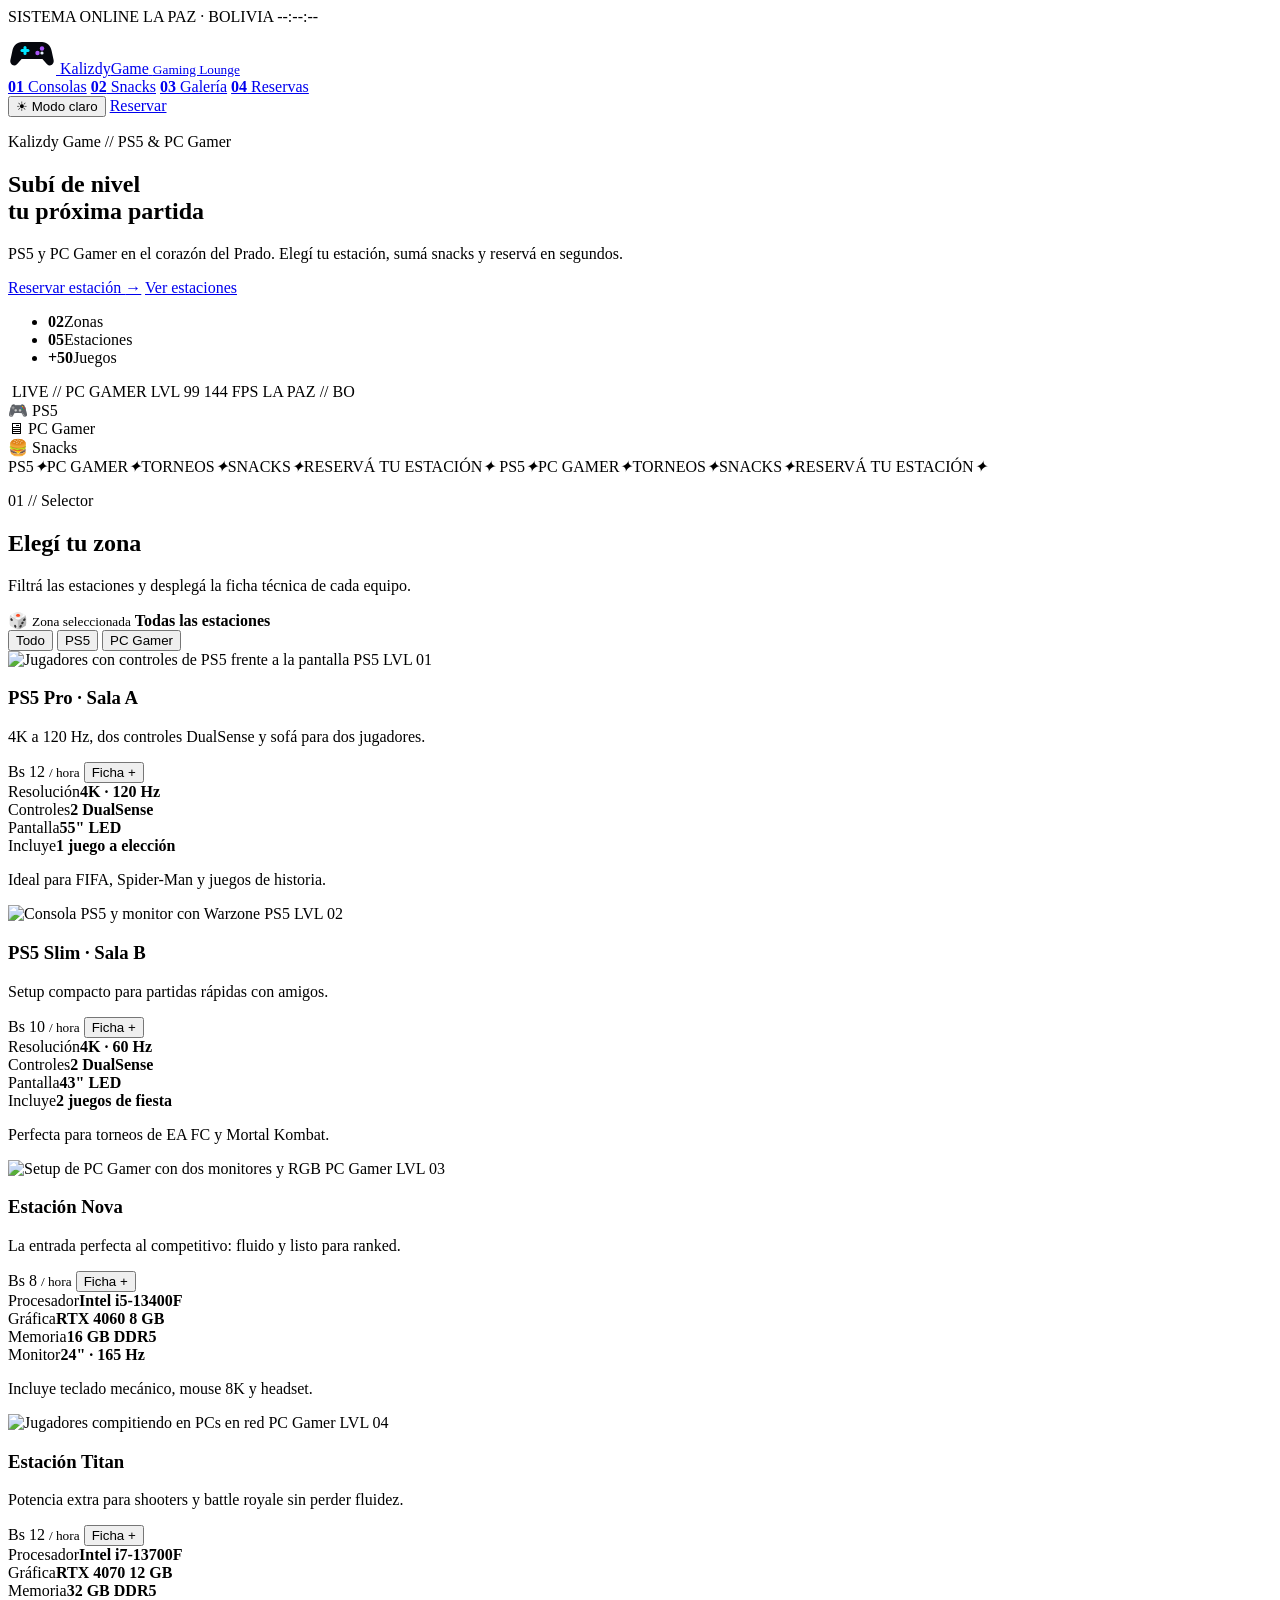
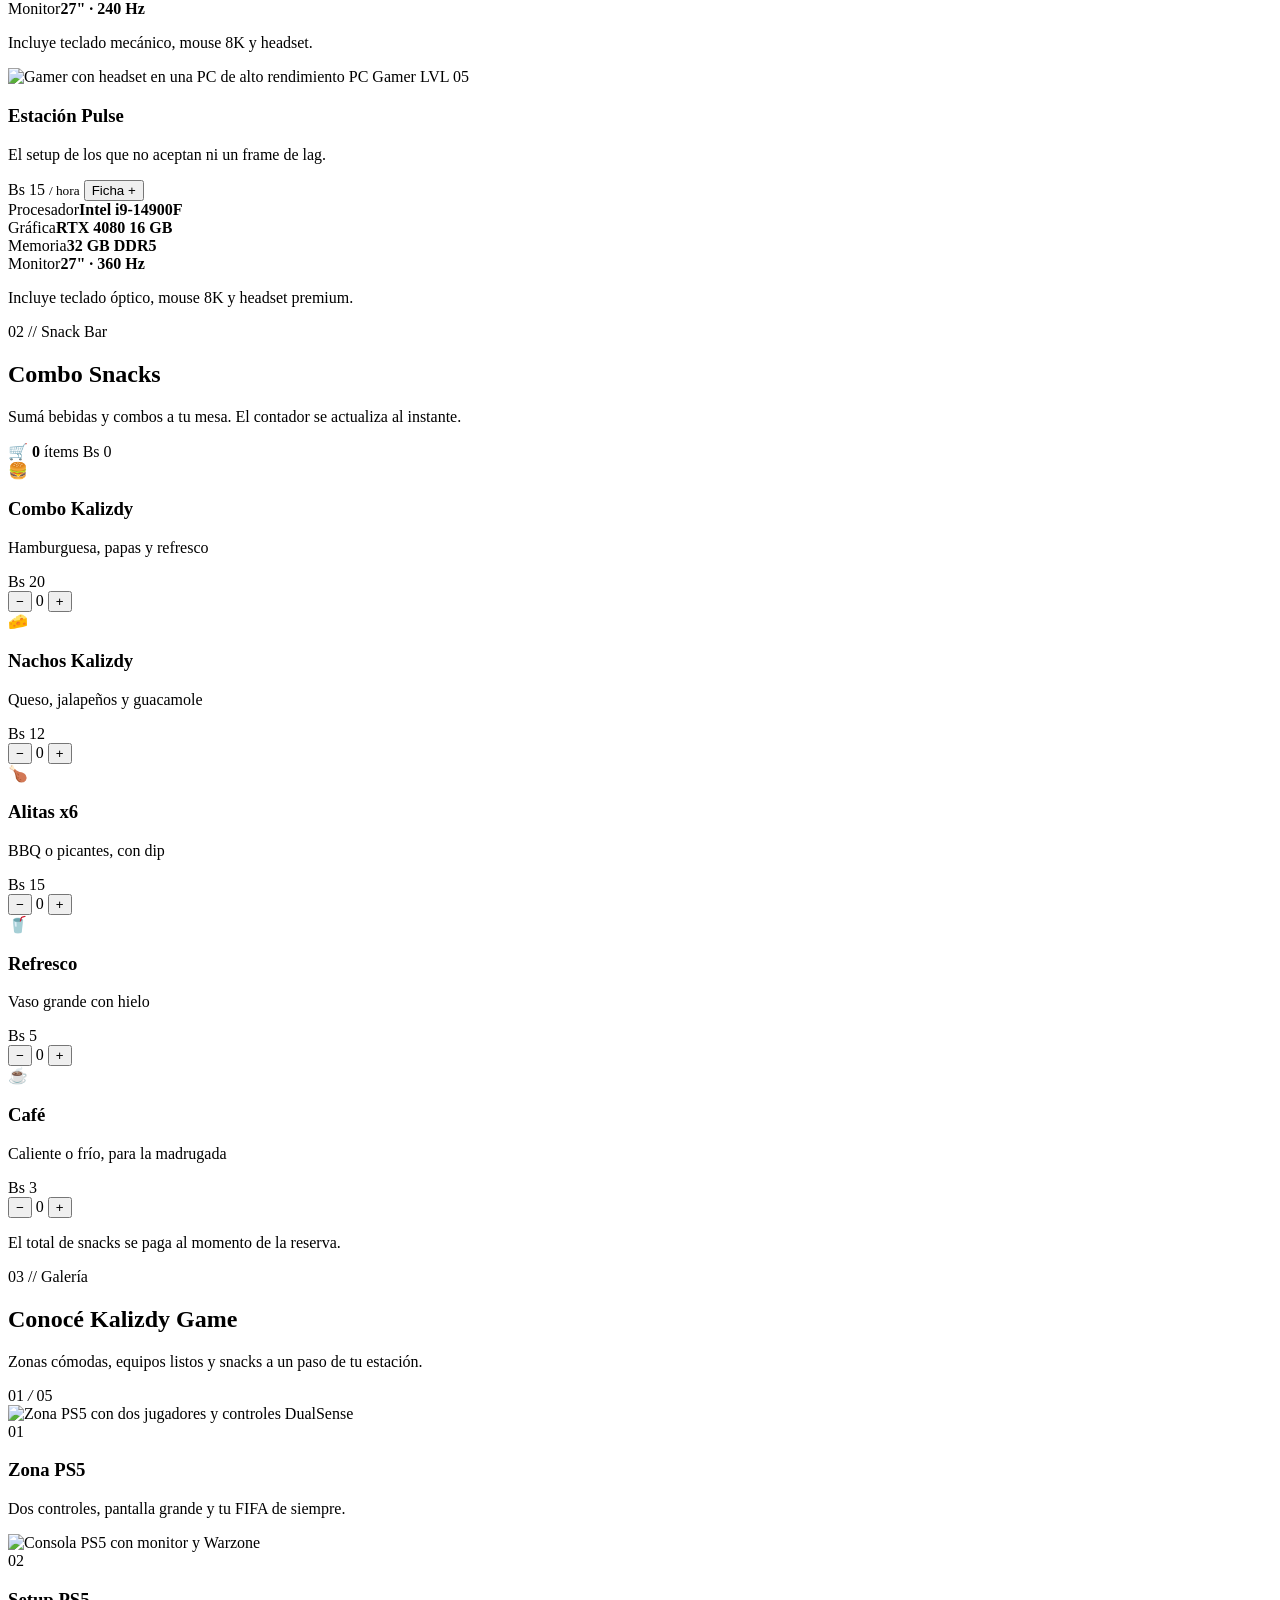
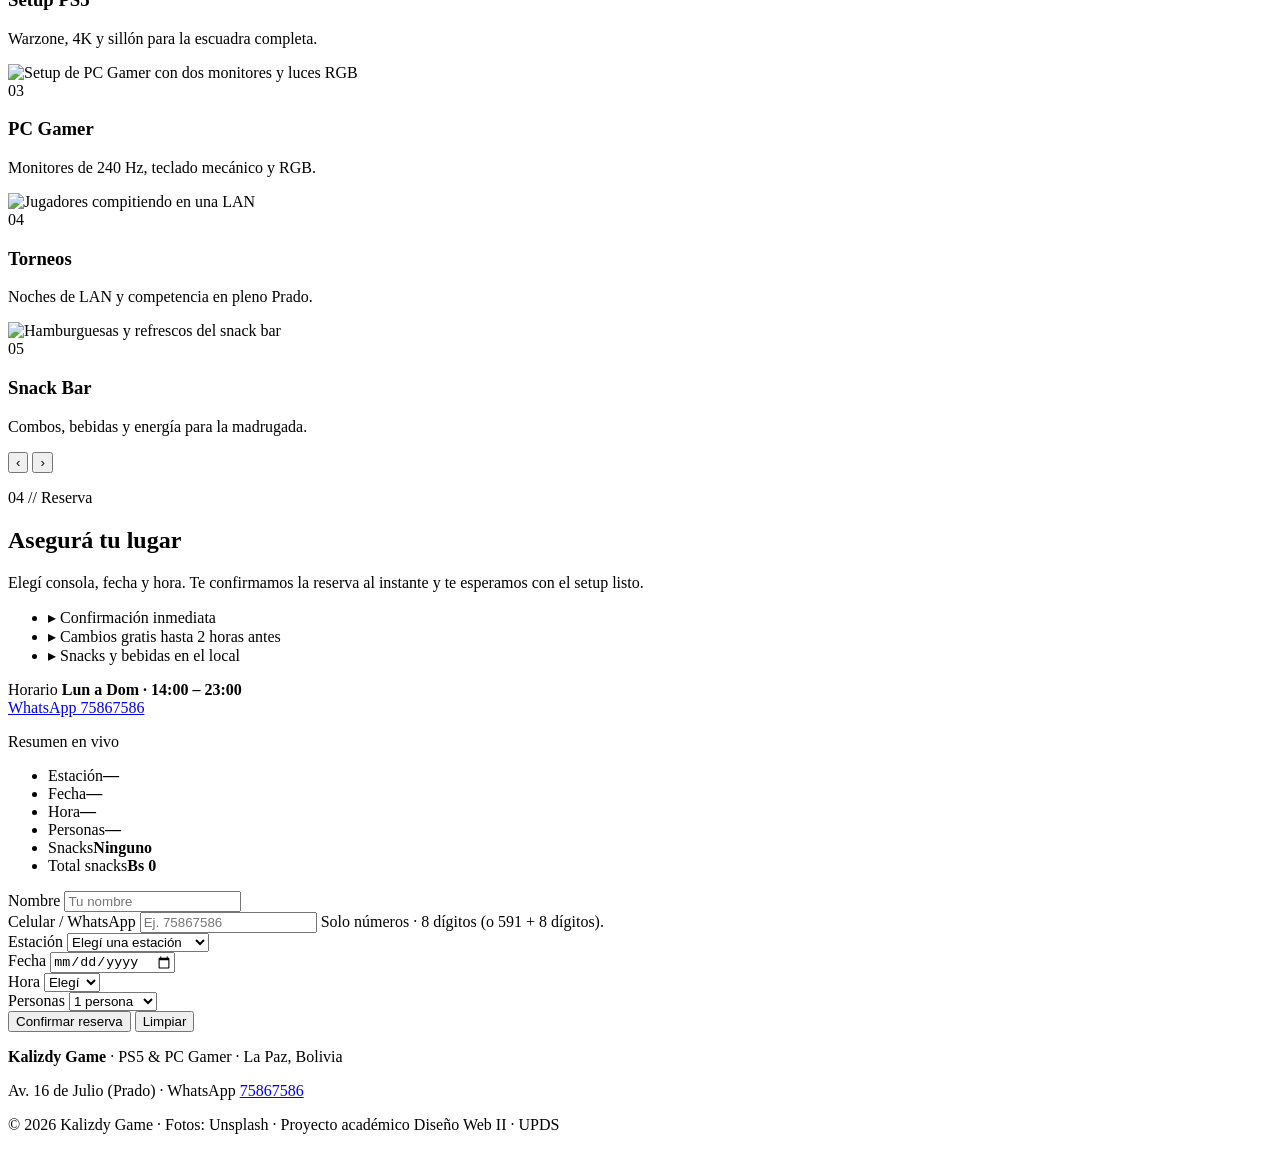
==== Juegosgamer/index.html @ 51dbc95f "Update fmt.Println message from 'Hello' to 'Goodbye'" ====
<!DOCTYPE html>
<html lang="es">
<head>
  <meta charset="UTF-8">
  <meta name="viewport" content="width=device-width, initial-scale=1.0">
  <title>Kalizdy Game | PS5 &amp; PC Gamer</title>
  <meta name="description" content="Kalizdy Game: PS5 y PC Gamer en el Prado, La Paz. Reservá tu estación y sumá snacks.">

  <link rel="preconnect" href="https://fonts.googleapis.com">
  <link rel="preconnect" href="https://fonts.gstatic.com" crossorigin>
  <link href="https://fonts.googleapis.com/css2?family=Orbitron:wght@500;600;700;800;900&family=Rajdhani:wght@400;500;600;700&display=swap" rel="stylesheet">

  <!-- Estructura: index.html + styles.css + script.js -->
  <link rel="stylesheet" href="styles.css">
</head>
<body>

  <!-- ================= TOP BAR HUD ================= -->
  <div class="topbar">
    <span class="topbar__status"><i class="status-dot" aria-hidden="true"></i> SISTEMA ONLINE</span>
    <span class="topbar__place">LA PAZ · BOLIVIA</span>
    <span class="topbar__clock" id="reloj">--:--:--</span>
  </div>

  <!-- ================= HEADER ================= -->
  <header class="site-header">
    <a class="brand" href="#inicio" aria-label="Kalizdy Game - Inicio">
      <span class="brand__mark" aria-hidden="true">
        <svg viewBox="0 0 48 48" width="48" height="48" role="img">
          <path d="M14 16h20c5 0 8.6 3.8 9.6 8.7l2 9.4c.9 4.2-3.4 7.2-6.6 4.2L34.4 33H13.6L9 38.3c-3.2 3-7.5 0-6.6-4.2l2-9.4C5.4 19.8 9 16 14 16Z" fill="#05070d"/>
          <rect x="12.5" y="23" width="9" height="3" rx="1.5" fill="#00e5ff"/>
          <rect x="15.5" y="20" width="3" height="9" rx="1.5" fill="#00e5ff"/>
          <circle cx="34" cy="22.5" r="2.2" fill="#a855f7"/>
          <circle cx="29.5" cy="27" r="2.2" fill="#a855f7"/>
          <circle cx="34" cy="27" r="1.6" fill="#e6f1ff"/>
        </svg>
      </span>
      <span class="brand__text">Kalizdy<span>Game</span> <small>Gaming Lounge</small></span>
    </a>

    <nav class="nav" aria-label="Navegación principal">
      <a href="#consolas"><b>01</b> Consolas</a>
      <a href="#snacks"><b>02</b> Snacks</a>
      <a href="#galeria"><b>03</b> Galería</a>
      <a href="#reservar"><b>04</b> Reservas</a>
    </nav>

    <div class="header-actions">
      <button type="button" class="theme-toggle" id="themeToggle" aria-pressed="false">
        <span class="theme-toggle__icon" aria-hidden="true">☀</span>
        <span class="theme-toggle__label">Modo claro</span>
      </button>
      <a href="#reservar" class="btn btn--sm">Reservar</a>
    </div>
  </header>

  <main>

    <!-- ================= HERO ================= -->
    <section class="hero" id="inicio">
      <div class="hero__inner">

        <div class="hero__copy">
          <p class="eyebrow">Kalizdy Game <span>//</span> PS5 &amp; PC Gamer</p>
          <h1>Subí de nivel<br><span class="grad">tu próxima partida</span></h1>
          <p class="hero__lead">
            PS5 y PC Gamer en el corazón del Prado. Elegí tu estación,
            sumá snacks y reservá en segundos.
          </p>

          <div class="hero__actions">
            <a href="#reservar" class="btn">Reservar estación <span aria-hidden="true">→</span></a>
            <a href="#consolas" class="btn btn--ghost">Ver estaciones</a>
          </div>

          <ul class="hero__stats">
            <li><strong>02</strong><span>Zonas</span></li>
            <li><strong>05</strong><span>Estaciones</span></li>
            <li><strong>+50</strong><span>Juegos</span></li>
          </ul>
        </div>

        <div class="hero__art" aria-hidden="true">
          <div class="hero__frame">
            <img src="img/hero.jpg" alt="">
            <span class="hud hud--tl">LIVE // PC GAMER</span>
            <span class="hud hud--tr">LVL 99</span>
            <span class="hud hud--bl">144 FPS</span>
            <span class="hud hud--br">LA PAZ // BO</span>
            <span class="hero__scan"></span>
          </div>

          <div class="hero__card hero__card--ps5">🎮 <span>PS5</span></div>
          <div class="hero__card hero__card--pc">🖥 <span>PC Gamer</span></div>
          <div class="hero__card hero__card--snacks">🍔 <span>Snacks</span></div>
        </div>

      </div>
    </section>

    <!-- ================= TICKER ================= -->
    <div class="ticker" aria-hidden="true">
      <div class="ticker__track">
        <span>PS5</span><i>✦</i><span>PC GAMER</span><i>✦</i><span>TORNEOS</span><i>✦</i><span>SNACKS</span><i>✦</i><span>RESERVÁ TU ESTACIÓN</span><i>✦</i>
        <span>PS5</span><i>✦</i><span>PC GAMER</span><i>✦</i><span>TORNEOS</span><i>✦</i><span>SNACKS</span><i>✦</i><span>RESERVÁ TU ESTACIÓN</span><i>✦</i>
      </div>
    </div>

    <!-- ================= SELECTOR ================= -->
    <section class="section" id="consolas">
      <div class="section__head section__head--row">
        <div>
          <p class="eyebrow">01 <span>//</span> Selector</p>
          <h2>Elegí tu <span class="grad">zona</span></h2>
          <p class="section__lead">
            Filtrá las estaciones y desplegá la ficha técnica de cada equipo.
          </p>
        </div>

        <div class="zona-badge">
          <span class="zona-badge__icon" id="zonaIcon">🎲</span>
          <span class="zona-badge__text">
            <small>Zona seleccionada</small>
            <strong id="zonaLabel">Todas las estaciones</strong>
          </span>
        </div>
      </div>

      <div class="console-tabs" role="group" aria-label="Filtrar por tipo de consola">
        <button type="button" class="btn-console is-active" data-cat="all" aria-pressed="true">Todo</button>
        <button type="button" class="btn-console" data-cat="ps5" aria-pressed="false">PS5</button>
        <button type="button" class="btn-console" data-cat="pc" aria-pressed="false">PC Gamer</button>
      </div>

      <div class="equipos-grid" id="equiposGrid">

        <!-- PS5 -->
        <article class="equipo-card" data-cat="ps5">
          <div class="equipo-card__media">
            <img src="img/ps5.jpg" alt="Jugadores con controles de PS5 frente a la pantalla" loading="lazy">
            <span class="equipo-card__tag tag--ps5">PS5</span>
            <span class="equipo-card__lvl">LVL 01</span>
          </div>
          <div class="equipo-card__body">
            <h3>PS5 Pro · Sala A</h3>
            <p>4K a 120 Hz, dos controles DualSense y sofá para dos jugadores.</p>
            <div class="equipo-card__foot">
              <span class="precio"><span class="precio__cur">Bs</span> 12 <small>/ hora</small></span>
              <button type="button" class="btn-detalles" aria-expanded="false">Ficha <span class="btn-detalles__sign">+</span></button>
            </div>
            <div class="equipo-detalles">
              <div class="spec-grid">
                <div class="spec"><span>Resolución</span><strong>4K · 120 Hz</strong></div>
                <div class="spec"><span>Controles</span><strong>2 DualSense</strong></div>
                <div class="spec"><span>Pantalla</span><strong>55" LED</strong></div>
                <div class="spec"><span>Incluye</span><strong>1 juego a elección</strong></div>
              </div>
              <p class="equipo-detalles__nota">Ideal para FIFA, Spider-Man y juegos de historia.</p>
            </div>
          </div>
        </article>

        <article class="equipo-card" data-cat="ps5">
          <div class="equipo-card__media">
            <img src="img/ps5-setup.jpg" alt="Consola PS5 y monitor con Warzone" loading="lazy">
            <span class="equipo-card__tag tag--ps5">PS5</span>
            <span class="equipo-card__lvl">LVL 02</span>
          </div>
          <div class="equipo-card__body">
            <h3>PS5 Slim · Sala B</h3>
            <p>Setup compacto para partidas rápidas con amigos.</p>
            <div class="equipo-card__foot">
              <span class="precio"><span class="precio__cur">Bs</span> 10 <small>/ hora</small></span>
              <button type="button" class="btn-detalles" aria-expanded="false">Ficha <span class="btn-detalles__sign">+</span></button>
            </div>
            <div class="equipo-detalles">
              <div class="spec-grid">
                <div class="spec"><span>Resolución</span><strong>4K · 60 Hz</strong></div>
                <div class="spec"><span>Controles</span><strong>2 DualSense</strong></div>
                <div class="spec"><span>Pantalla</span><strong>43" LED</strong></div>
                <div class="spec"><span>Incluye</span><strong>2 juegos de fiesta</strong></div>
              </div>
              <p class="equipo-detalles__nota">Perfecta para torneos de EA FC y Mortal Kombat.</p>
            </div>
          </div>
        </article>

        <!-- PC Gamer -->
        <article class="equipo-card" data-cat="pc">
          <div class="equipo-card__media">
            <img src="img/pc.jpg" alt="Setup de PC Gamer con dos monitores y RGB" loading="lazy">
            <span class="equipo-card__tag tag--pc">PC Gamer</span>
            <span class="equipo-card__lvl">LVL 03</span>
          </div>
          <div class="equipo-card__body">
            <h3>Estación Nova</h3>
            <p>La entrada perfecta al competitivo: fluido y listo para ranked.</p>
            <div class="equipo-card__foot">
              <span class="precio"><span class="precio__cur">Bs</span> 8 <small>/ hora</small></span>
              <button type="button" class="btn-detalles" aria-expanded="false">Ficha <span class="btn-detalles__sign">+</span></button>
            </div>
            <div class="equipo-detalles">
              <div class="spec-grid">
                <div class="spec"><span>Procesador</span><strong>Intel i5-13400F</strong></div>
                <div class="spec"><span>Gráfica</span><strong>RTX 4060 8 GB</strong></div>
                <div class="spec"><span>Memoria</span><strong>16 GB DDR5</strong></div>
                <div class="spec"><span>Monitor</span><strong>24" · 165 Hz</strong></div>
              </div>
              <p class="equipo-detalles__nota">Incluye teclado mecánico, mouse 8K y headset.</p>
            </div>
          </div>
        </article>

        <article class="equipo-card" data-cat="pc">
          <div class="equipo-card__media">
            <img src="img/torneos.jpg" alt="Jugadores compitiendo en PCs en red" loading="lazy">
            <span class="equipo-card__tag tag--pc">PC Gamer</span>
            <span class="equipo-card__lvl">LVL 04</span>
          </div>
          <div class="equipo-card__body">
            <h3>Estación Titan</h3>
            <p>Potencia extra para shooters y battle royale sin perder fluidez.</p>
            <div class="equipo-card__foot">
              <span class="precio"><span class="precio__cur">Bs</span> 12 <small>/ hora</small></span>
              <button type="button" class="btn-detalles" aria-expanded="false">Ficha <span class="btn-detalles__sign">+</span></button>
            </div>
            <div class="equipo-detalles">
              <div class="spec-grid">
                <div class="spec"><span>Procesador</span><strong>Intel i7-13700F</strong></div>
                <div class="spec"><span>Gráfica</span><strong>RTX 4070 12 GB</strong></div>
                <div class="spec"><span>Memoria</span><strong>32 GB DDR5</strong></div>
                <div class="spec"><span>Monitor</span><strong>27" · 240 Hz</strong></div>
              </div>
              <p class="equipo-detalles__nota">Incluye teclado mecánico, mouse 8K y headset.</p>
            </div>
          </div>
        </article>

        <article class="equipo-card" data-cat="pc">
          <div class="equipo-card__media">
            <img src="img/hero.jpg" alt="Gamer con headset en una PC de alto rendimiento" loading="lazy">
            <span class="equipo-card__tag tag--pc">PC Gamer</span>
            <span class="equipo-card__lvl">LVL 05</span>
          </div>
          <div class="equipo-card__body">
            <h3>Estación Pulse</h3>
            <p>El setup de los que no aceptan ni un frame de lag.</p>
            <div class="equipo-card__foot">
              <span class="precio"><span class="precio__cur">Bs</span> 15 <small>/ hora</small></span>
              <button type="button" class="btn-detalles" aria-expanded="false">Ficha <span class="btn-detalles__sign">+</span></button>
            </div>
            <div class="equipo-detalles">
              <div class="spec-grid">
                <div class="spec"><span>Procesador</span><strong>Intel i9-14900F</strong></div>
                <div class="spec"><span>Gráfica</span><strong>RTX 4080 16 GB</strong></div>
                <div class="spec"><span>Memoria</span><strong>32 GB DDR5</strong></div>
                <div class="spec"><span>Monitor</span><strong>27" · 360 Hz</strong></div>
              </div>
              <p class="equipo-detalles__nota">Incluye teclado óptico, mouse 8K y headset premium.</p>
            </div>
          </div>
        </article>

      </div>
    </section>

    <!-- ================= SNACKS ================= -->
    <section class="section section--snacks" id="snacks">
      <div class="section__head section__head--row">
        <div>
          <p class="eyebrow">02 <span>//</span> Snack Bar</p>
          <h2>Combo <span class="grad">Snacks</span></h2>
          <p class="section__lead">
            Sumá bebidas y combos a tu mesa. El contador se actualiza al instante.
          </p>
        </div>

        <div class="snack-summary" aria-live="polite">
          <span class="snack-summary__icon" aria-hidden="true">🛒</span>
          <span class="snack-summary__items"><strong id="snackCount">0</strong> ítems</span>
          <span class="snack-summary__total" id="snackTotal">Bs 0</span>
        </div>
      </div>

      <div class="snacks-grid">

        <article class="snack" data-id="combo-kalizdy" data-price="20">
          <span class="snack__icon" aria-hidden="true">🍔</span>
          <div class="snack__info">
            <h3>Combo Kalizdy</h3>
            <p>Hamburguesa, papas y refresco</p>
          </div>
          <span class="snack__price">Bs 20</span>
          <div class="snack__controls">
            <button type="button" class="qty-btn" data-action="minus" aria-label="Quitar Combo Kalizdy">−</button>
            <span class="qty" data-qty>0</span>
            <button type="button" class="qty-btn qty-btn--plus" data-action="plus" aria-label="Agregar Combo Kalizdy">+</button>
          </div>
        </article>

        <article class="snack" data-id="nachos" data-price="12">
          <span class="snack__icon" aria-hidden="true">🧀</span>
          <div class="snack__info">
            <h3>Nachos Kalizdy</h3>
            <p>Queso, jalapeños y guacamole</p>
          </div>
          <span class="snack__price">Bs 12</span>
          <div class="snack__controls">
            <button type="button" class="qty-btn" data-action="minus" aria-label="Quitar Nachos Kalizdy">−</button>
            <span class="qty" data-qty>0</span>
            <button type="button" class="qty-btn qty-btn--plus" data-action="plus" aria-label="Agregar Nachos Kalizdy">+</button>
          </div>
        </article>

        <article class="snack" data-id="alitas" data-price="15">
          <span class="snack__icon" aria-hidden="true">🍗</span>
          <div class="snack__info">
            <h3>Alitas x6</h3>
            <p>BBQ o picantes, con dip</p>
          </div>
          <span class="snack__price">Bs 15</span>
          <div class="snack__controls">
            <button type="button" class="qty-btn" data-action="minus" aria-label="Quitar Alitas">−</button>
            <span class="qty" data-qty>0</span>
            <button type="button" class="qty-btn qty-btn--plus" data-action="plus" aria-label="Agregar Alitas">+</button>
          </div>
        </article>

        <article class="snack" data-id="refresco" data-price="5">
          <span class="snack__icon" aria-hidden="true">🥤</span>
          <div class="snack__info">
            <h3>Refresco</h3>
            <p>Vaso grande con hielo</p>
          </div>
          <span class="snack__price">Bs 5</span>
          <div class="snack__controls">
            <button type="button" class="qty-btn" data-action="minus" aria-label="Quitar Refresco">−</button>
            <span class="qty" data-qty>0</span>
            <button type="button" class="qty-btn qty-btn--plus" data-action="plus" aria-label="Agregar Refresco">+</button>
          </div>
        </article>

        <article class="snack" data-id="cafe" data-price="3">
          <span class="snack__icon" aria-hidden="true">☕</span>
          <div class="snack__info">
            <h3>Café</h3>
            <p>Caliente o frío, para la madrugada</p>
          </div>
          <span class="snack__price">Bs 3</span>
          <div class="snack__controls">
            <button type="button" class="qty-btn" data-action="minus" aria-label="Quitar Café">−</button>
            <span class="qty" data-qty>0</span>
            <button type="button" class="qty-btn qty-btn--plus" data-action="plus" aria-label="Agregar Café">+</button>
          </div>
        </article>

      </div>

      <p class="snacks-note">El total de snacks se paga al momento de la reserva.</p>
    </section>

    <!-- ================= CARRUSEL ================= -->
    <section class="section section--galeria" id="galeria">
      <div class="section__head section__head--row">
        <div>
          <p class="eyebrow">03 <span>//</span> Galería</p>
          <h2>Conocé <span class="grad">Kalizdy Game</span></h2>
          <p class="section__lead">
            Zonas cómodas, equipos listos y snacks a un paso de tu estación.
          </p>
        </div>

        <div class="carrusel__meta" aria-live="polite">
          <span id="slideActual">01</span> <i>/</i> <span id="slideTotal">05</span>
        </div>
      </div>

      <div class="carrusel" id="carrusel">
        <div class="carrusel__viewport">

          <article class="slide is-active">
            <img src="img/ps5.jpg" alt="Zona PS5 con dos jugadores y controles DualSense">
            <span class="slide__scan"></span>
            <div class="slide__caption">
              <span class="slide__index">01</span>
              <h3>Zona PS5</h3>
              <p>Dos controles, pantalla grande y tu FIFA de siempre.</p>
            </div>
          </article>

          <article class="slide">
            <img src="img/ps5-setup.jpg" alt="Consola PS5 con monitor y Warzone">
            <span class="slide__scan"></span>
            <div class="slide__caption">
              <span class="slide__index">02</span>
              <h3>Setup PS5</h3>
              <p>Warzone, 4K y sillón para la escuadra completa.</p>
            </div>
          </article>

          <article class="slide">
            <img src="img/pc.jpg" alt="Setup de PC Gamer con dos monitores y luces RGB">
            <span class="slide__scan"></span>
            <div class="slide__caption">
              <span class="slide__index">03</span>
              <h3>PC Gamer</h3>
              <p>Monitores de 240 Hz, teclado mecánico y RGB.</p>
            </div>
          </article>

          <article class="slide">
            <img src="img/torneos.jpg" alt="Jugadores compitiendo en una LAN">
            <span class="slide__scan"></span>
            <div class="slide__caption">
              <span class="slide__index">04</span>
              <h3>Torneos</h3>
              <p>Noches de LAN y competencia en pleno Prado.</p>
            </div>
          </article>

          <article class="slide">
            <img src="img/snacks.jpg" alt="Hamburguesas y refrescos del snack bar">
            <span class="slide__scan"></span>
            <div class="slide__caption">
              <span class="slide__index">05</span>
              <h3>Snack Bar</h3>
              <p>Combos, bebidas y energía para la madrugada.</p>
            </div>
          </article>

        </div>

        <button type="button" class="carrusel__btn carrusel__btn--prev" id="prevSlide" aria-label="Imagen anterior">‹</button>
        <button type="button" class="carrusel__btn carrusel__btn--next" id="nextSlide" aria-label="Imagen siguiente">›</button>

        <div class="carrusel__footer">
          <div class="carrusel__dots" id="carruselDots"></div>
          <div class="carrusel__progress"><span id="carruselProgress"></span></div>
        </div>
      </div>
    </section>

    <!-- ================= RESERVA ================= -->
    <section class="section" id="reservar">
      <div class="reserva">

        <div class="reserva__info">
          <p class="eyebrow">04 <span>//</span> Reserva</p>
          <h2>Asegurá tu <span class="grad">lugar</span></h2>
          <p>
            Elegí consola, fecha y hora. Te confirmamos la reserva al instante
            y te esperamos con el setup listo.
          </p>

          <ul class="reserva__list">
            <li><span aria-hidden="true">▸</span> Confirmación inmediata</li>
            <li><span aria-hidden="true">▸</span> Cambios gratis hasta 2 horas antes</li>
            <li><span aria-hidden="true">▸</span> Snacks y bebidas en el local</li>
          </ul>

          <div class="reserva__hours">
            <span>Horario</span>
            <strong>Lun a Dom · 14:00 – 23:00</strong>
          </div>

          <a class="btn btn--ghost reserva__wa" href="https://wa.me/59175867586" target="_blank" rel="noopener">
            WhatsApp 75867586
          </a>

          <div class="resumen" id="resumenReserva" aria-live="polite">
            <p class="resumen__title"><i class="status-dot" aria-hidden="true"></i> Resumen en vivo</p>
            <ul class="resumen__list">
              <li><span>Estación</span><strong id="resumenEstacion">—</strong></li>
              <li><span>Fecha</span><strong id="resumenFecha">—</strong></li>
              <li><span>Hora</span><strong id="resumenHora">—</strong></li>
              <li><span>Personas</span><strong id="resumenPersonas">—</strong></li>
              <li><span>Snacks</span><strong id="resumenSnacks">Ninguno</strong></li>
              <li><span>Total snacks</span><strong id="resumenTotal">Bs 0</strong></li>
            </ul>
          </div>
        </div>

        <form class="reserva__form" id="reservaForm" novalidate>
          <div class="field">
            <label for="nombre">Nombre</label>
            <input type="text" id="nombre" name="nombre" placeholder="Tu nombre" autocomplete="name" maxlength="40" required>
            <span class="field-error" data-error-for="nombre"></span>
          </div>

          <div class="field">
            <label for="celular">Celular / WhatsApp</label>
            <input type="tel" id="celular" name="celular" placeholder="Ej. 75867586" inputmode="numeric" pattern="[0-9]*" maxlength="11" autocomplete="tel" required>
            <span class="field-hint">Solo números · 8 dígitos (o 591 + 8 dígitos).</span>
            <span class="field-error" data-error-for="celular"></span>
          </div>

          <div class="field">
            <label for="estacion">Estación</label>
            <select id="estacion" name="estacion" required>
              <option value="">Elegí una estación</option>
              <optgroup label="PS5">
                <option value="PS5 Pro · Sala A">PS5 Pro · Sala A</option>
                <option value="PS5 Slim · Sala B">PS5 Slim · Sala B</option>
              </optgroup>
              <optgroup label="PC Gamer">
                <option value="Estación Nova">Estación Nova</option>
                <option value="Estación Titan">Estación Titan</option>
                <option value="Estación Pulse">Estación Pulse</option>
              </optgroup>
            </select>
            <span class="field-error" data-error-for="estacion"></span>
          </div>

          <div class="field-row">
            <div class="field">
              <label for="fecha">Fecha</label>
              <input type="date" id="fecha" name="fecha" required>
              <span class="field-error" data-error-for="fecha"></span>
            </div>
            <div class="field">
              <label for="hora">Hora</label>
              <select id="hora" name="hora" required>
                <option value="">Elegí</option>
                <option value="14:00">14:00</option>
                <option value="15:00">15:00</option>
                <option value="16:00">16:00</option>
                <option value="17:00">17:00</option>
                <option value="18:00">18:00</option>
                <option value="19:00">19:00</option>
                <option value="20:00">20:00</option>
                <option value="21:00">21:00</option>
                <option value="22:00">22:00</option>
              </select>
              <span class="field-error" data-error-for="hora"></span>
            </div>
          </div>

          <div class="field">
            <label for="personas">Personas</label>
            <select id="personas" name="personas">
              <option value="1">1 persona</option>
              <option value="2">2 personas</option>
              <option value="3">3 personas</option>
              <option value="4">4 personas</option>
              <option value="5">5 personas</option>
              <option value="6">6 personas</option>
            </select>
            <span class="field-error" data-error-for="personas"></span>
          </div>

          <div class="reserva__actions">
            <button type="submit" class="btn btn--block">Confirmar reserva</button>
            <button type="reset" class="btn btn--ghost" id="reservaReset">Limpiar</button>
          </div>

          <p class="form-error" id="formError" role="alert"></p>
          <div class="reserva__ok" id="reservaOk" role="status"></div>
        </form>

      </div>
    </section>

  </main>

  <!-- ================= FOOTER ================= -->
  <footer class="site-footer">
    <p><strong>Kalizdy Game</strong> · PS5 &amp; PC Gamer · La Paz, Bolivia</p>
    <p>Av. 16 de Julio (Prado) · WhatsApp <a href="https://wa.me/59175867586" target="_blank" rel="noopener">75867586</a></p>
    <p class="site-footer__small">© 2026 Kalizdy Game · Fotos: Unsplash · Proyecto académico Diseño Web II · UPDS</p>
  </footer>

  <script src="https://code.jquery.com/jquery-3.7.1.min.js"></script>
  <script src="script.js"></script>
</body>
</html>
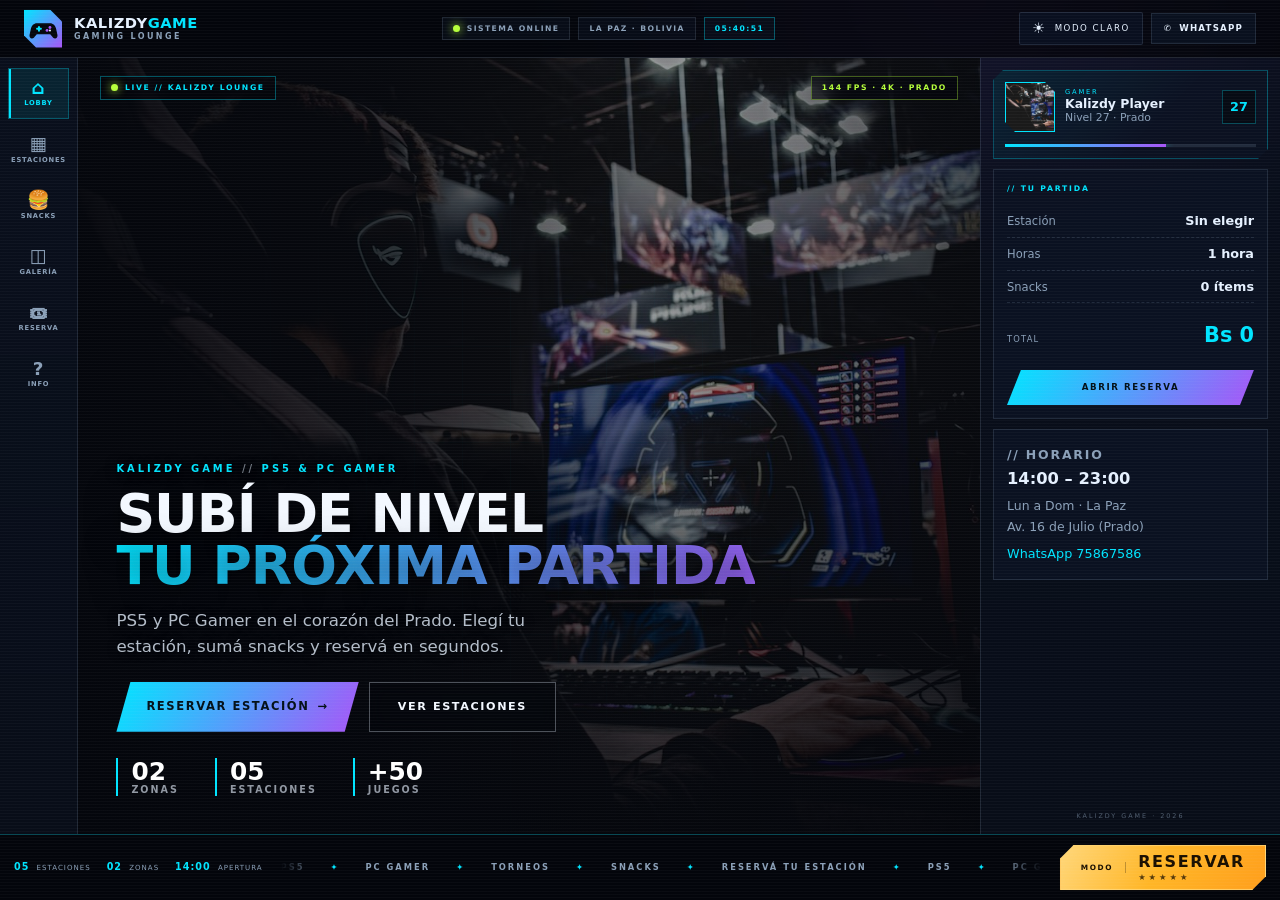
==== commit d4a639a8: "Add files via upload" ====
--- a/Juegosgamer/index.html
+++ b/Juegosgamer/index.html
@@ -15,559 +15,895 @@
 </head>
 <body>
 
-  <!-- ================= TOP BAR HUD ================= -->
-  <div class="topbar">
-    <span class="topbar__status"><i class="status-dot" aria-hidden="true"></i> SISTEMA ONLINE</span>
-    <span class="topbar__place">LA PAZ · BOLIVIA</span>
-    <span class="topbar__clock" id="reloj">--:--:--</span>
+  <div class="lobby">
+
+    <!-- ================= TOP BAR ================= -->
+    <header class="lobby-top">
+      <a class="brand lobby-brand" href="#" id="brandHome" aria-label="Kalizdy Game - Lobby">
+        <span class="brand__mark" aria-hidden="true">
+          <svg viewBox="0 0 48 48" width="48" height="48" role="img">
+            <path d="M14 16h20c5 0 8.6 3.8 9.6 8.7l2 9.4c.9 4.2-3.4 7.2-6.6 4.2L34.4 33H13.6L9 38.3c-3.2 3-7.5 0-6.6-4.2l2-9.4C5.4 19.8 9 16 14 16Z" fill="#05070d"/>
+            <rect x="12.5" y="23" width="9" height="3" rx="1.5" fill="#00e5ff"/>
+            <rect x="15.5" y="20" width="3" height="9" rx="1.5" fill="#00e5ff"/>
+            <circle cx="34" cy="22.5" r="2.2" fill="#a855f7"/>
+            <circle cx="29.5" cy="27" r="2.2" fill="#a855f7"/>
+            <circle cx="34" cy="27" r="1.6" fill="#e6f1ff"/>
+          </svg>
+        </span>
+        <span class="brand__text">Kalizdy<span>Game</span> <small>Gaming Lounge</small></span>
+      </a>
+
+      <div class="lobby-top__status">
+        <span class="top-chip"><i class="status-dot" aria-hidden="true"></i> SISTEMA ONLINE</span>
+        <span class="top-chip top-chip--soft">LA PAZ · BOLIVIA</span>
+        <span class="top-chip top-chip--clock" id="reloj">--:--:--</span>
+      </div>
+
+      <div class="lobby-top__actions">
+        <button type="button" class="theme-toggle lobby-theme" id="themeToggle" aria-pressed="false">
+          <span class="theme-toggle__icon" aria-hidden="true">☀</span>
+          <span class="theme-toggle__label">Modo claro</span>
+        </button>
+        <a class="lobby-wa" href="https://wa.me/59175867586" target="_blank" rel="noopener">
+          <span aria-hidden="true">✆</span>
+          <span class="lobby-wa__text">WhatsApp</span>
+        </a>
+      </div>
+    </header>
+
+    <!-- ================= RAIL IZQUIERDO ================= -->
+    <nav class="lobby-rail" aria-label="Menú principal del lobby">
+      <button type="button" class="rail-btn is-active" data-panel="inicio" aria-pressed="true">
+        <span class="rail-btn__icon" aria-hidden="true">⌂</span>
+        <span class="rail-btn__label">Lobby</span>
+      </button>
+
+      <button type="button" class="rail-btn" data-panel="estaciones" aria-pressed="false">
+        <span class="rail-btn__icon" aria-hidden="true">▦</span>
+        <span class="rail-btn__label">Estaciones</span>
+      </button>
+
+      <button type="button" class="rail-btn" data-panel="snacks" aria-pressed="false">
+        <span class="rail-btn__icon" aria-hidden="true">🍔</span>
+        <span class="rail-btn__label">Snacks</span>
+        <span class="rail-btn__badge" id="railSnackCount">0</span>
+      </button>
+
+      <button type="button" class="rail-btn" data-panel="galeria" aria-pressed="false">
+        <span class="rail-btn__icon" aria-hidden="true">◫</span>
+        <span class="rail-btn__label">Galería</span>
+      </button>
+
+      <button type="button" class="rail-btn" data-panel="reserva" aria-pressed="false">
+        <span class="rail-btn__icon" aria-hidden="true">🎟</span>
+        <span class="rail-btn__label">Reserva</span>
+      </button>
+
+      <button type="button" class="rail-btn" data-panel="info" aria-pressed="false">
+        <span class="rail-btn__icon" aria-hidden="true">?</span>
+        <span class="rail-btn__label">Info</span>
+      </button>
+    </nav>
+
+    <!-- ================= ESCENARIO CENTRAL ================= -->
+    <main class="lobby-stage" id="inicio">
+      <div class="stage-bg" aria-hidden="true">
+        <img src="hero.jpg" alt="">
+        <span class="stage-bg__grid"></span>
+      </div>
+
+      <span class="stage-hud stage-hud--tl"><i class="status-dot"></i> LIVE // KALIZDY LOUNGE</span>
+      <span class="stage-hud stage-hud--tr">144 FPS · 4K · PRADO</span>
+
+      <div class="stage-content">
+        <p class="eyebrow">Kalizdy Game <span>//</span> PS5 &amp; PC Gamer</p>
+        <h1>Subí de nivel<br><span class="grad">tu próxima partida</span></h1>
+        <p class="stage-lead">
+          PS5 y PC Gamer en el corazón del Prado. Elegí tu estación,
+          sumá snacks y reservá en segundos.
+        </p>
+
+        <div class="stage-actions">
+          <button type="button" class="btn btn--lg" data-open-panel="reserva">
+            Reservar estación <span aria-hidden="true">→</span>
+          </button>
+          <button type="button" class="btn btn--ghost" data-open-panel="estaciones">
+            Ver estaciones
+          </button>
+        </div>
+
+        <ul class="stage-stats">
+          <li><strong>02</strong><span>Zonas</span></li>
+          <li><strong>05</strong><span>Estaciones</span></li>
+          <li><strong>+50</strong><span>Juegos</span></li>
+        </ul>
+      </div>
+
+      <!-- Accesos rápidos flotantes -->
+      <div class="stage-quick" aria-label="Accesos rápidos">
+        <button type="button" class="stage-quick__card" data-open-panel="estaciones">
+          <span class="stage-quick__icon" aria-hidden="true">🎮</span>
+          <span class="stage-quick__body">
+            <small>PS5 Pro · Sala A</small>
+            <strong>Bs 12 / hora</strong>
+          </span>
+          <span class="stage-quick__go" aria-hidden="true">→</span>
+        </button>
+
+        <button type="button" class="stage-quick__card" data-open-panel="estaciones">
+          <span class="stage-quick__icon" aria-hidden="true">🖥</span>
+          <span class="stage-quick__body">
+            <small>Estación Pulse</small>
+            <strong>Bs 15 / hora</strong>
+          </span>
+          <span class="stage-quick__go" aria-hidden="true">→</span>
+        </button>
+
+        <button type="button" class="stage-quick__card" data-open-panel="snacks">
+          <span class="stage-quick__icon" aria-hidden="true">🍟</span>
+          <span class="stage-quick__body">
+            <small>Combo Gamer 2</small>
+            <strong>Bs 24</strong>
+          </span>
+          <span class="stage-quick__go" aria-hidden="true">→</span>
+        </button>
+      </div>
+    </main>
+
+    <!-- ================= PANEL LATERAL DERECHO ================= -->
+    <aside class="lobby-side" aria-label="Tu partida y datos del local">
+      <section class="side-player">
+        <div class="side-player__ava">
+          <img src="hero.jpg" alt="">
+        </div>
+        <div class="side-player__meta">
+          <small>GAMER</small>
+          <strong>Kalizdy Player</strong>
+          <span>Nivel 27 · Prado</span>
+        </div>
+        <span class="side-player__lvl" aria-hidden="true">27</span>
+        <div class="side-player__xp" aria-hidden="true"><span style="width: 64%"></span></div>
+      </section>
+
+      <section class="side-block">
+        <p class="side-block__title">// Tu partida</p>
+        <ul class="side-order">
+          <li><span>Estación</span><strong id="sideEstacion">Sin elegir</strong></li>
+          <li><span>Horas</span><strong id="sideHoras">1 hora</strong></li>
+          <li><span>Snacks</span><strong id="sideSnacks">0 ítems</strong></li>
+          <li class="side-order__total"><span>Total</span><strong id="sideTotal">Bs 0</strong></li>
+        </ul>
+        <button type="button" class="btn btn--block side-block__cta" data-open-panel="reserva">
+          Abrir reserva
+        </button>
+      </section>
+
+      <section class="side-block side-block--hours">
+        <p class="side-block__title">// Horario</p>
+        <strong class="side-hours">14:00 – 23:00</strong>
+        <p>Lun a Dom · La Paz</p>
+        <p>Av. 16 de Julio (Prado)</p>
+        <a href="https://wa.me/59175867586" target="_blank" rel="noopener">WhatsApp 75867586</a>
+      </section>
+
+      <p class="side-footer">KALIZDY GAME · 2026</p>
+    </aside>
+
+    <!-- ================= BARRA INFERIOR ================= -->
+    <footer class="lobby-bottom">
+      <div class="bottom-meta">
+        <span><b>05</b> Estaciones</span>
+        <span><b>02</b> Zonas</span>
+        <span><b>14:00</b> Apertura</span>
+      </div>
+
+      <div class="bottom-ticker" aria-hidden="true">
+        <div class="bottom-ticker__track">
+          <span>PS5</span><i>✦</i><span>PC GAMER</span><i>✦</i><span>TORNEOS</span><i>✦</i><span>SNACKS</span><i>✦</i><span>RESERVÁ TU ESTACIÓN</span><i>✦</i>
+          <span>PS5</span><i>✦</i><span>PC GAMER</span><i>✦</i><span>TORNEOS</span><i>✦</i><span>SNACKS</span><i>✦</i><span>RESERVÁ TU ESTACIÓN</span><i>✦</i>
+        </div>
+      </div>
+
+      <button type="button" class="bottom-cta" data-open-panel="reserva">
+        <span class="bottom-cta__side">Modo</span>
+        <span class="bottom-cta__body">
+          <span class="bottom-cta__main">Reservar</span>
+          <span class="bottom-cta__stars" aria-hidden="true">★★★★★</span>
+        </span>
+      </button>
+    </footer>
+
   </div>
 
-  <!-- ================= HEADER ================= -->
-  <header class="site-header">
-    <a class="brand" href="#inicio" aria-label="Kalizdy Game - Inicio">
-      <span class="brand__mark" aria-hidden="true">
-        <svg viewBox="0 0 48 48" width="48" height="48" role="img">
-          <path d="M14 16h20c5 0 8.6 3.8 9.6 8.7l2 9.4c.9 4.2-3.4 7.2-6.6 4.2L34.4 33H13.6L9 38.3c-3.2 3-7.5 0-6.6-4.2l2-9.4C5.4 19.8 9 16 14 16Z" fill="#05070d"/>
-          <rect x="12.5" y="23" width="9" height="3" rx="1.5" fill="#00e5ff"/>
-          <rect x="15.5" y="20" width="3" height="9" rx="1.5" fill="#00e5ff"/>
-          <circle cx="34" cy="22.5" r="2.2" fill="#a855f7"/>
-          <circle cx="29.5" cy="27" r="2.2" fill="#a855f7"/>
-          <circle cx="34" cy="27" r="1.6" fill="#e6f1ff"/>
-        </svg>
-      </span>
-      <span class="brand__text">Kalizdy<span>Game</span> <small>Gaming Lounge</small></span>
-    </a>
-
-    <nav class="nav" aria-label="Navegación principal">
-      <a href="#consolas"><b>01</b> Consolas</a>
-      <a href="#snacks"><b>02</b> Snacks</a>
-      <a href="#galeria"><b>03</b> Galería</a>
-      <a href="#reservar"><b>04</b> Reservas</a>
-    </nav>
-
-    <div class="header-actions">
-      <button type="button" class="theme-toggle" id="themeToggle" aria-pressed="false">
-        <span class="theme-toggle__icon" aria-hidden="true">☀</span>
-        <span class="theme-toggle__label">Modo claro</span>
-      </button>
-      <a href="#reservar" class="btn btn--sm">Reservar</a>
-    </div>
-  </header>
-
-  <main>
-
-    <!-- ================= HERO ================= -->
-    <section class="hero" id="inicio">
-      <div class="hero__inner">
-
-        <div class="hero__copy">
-          <p class="eyebrow">Kalizdy Game <span>//</span> PS5 &amp; PC Gamer</p>
-          <h1>Subí de nivel<br><span class="grad">tu próxima partida</span></h1>
-          <p class="hero__lead">
-            PS5 y PC Gamer en el corazón del Prado. Elegí tu estación,
-            sumá snacks y reservá en segundos.
-          </p>
-
-          <div class="hero__actions">
-            <a href="#reservar" class="btn">Reservar estación <span aria-hidden="true">→</span></a>
-            <a href="#consolas" class="btn btn--ghost">Ver estaciones</a>
-          </div>
-
-          <ul class="hero__stats">
-            <li><strong>02</strong><span>Zonas</span></li>
-            <li><strong>05</strong><span>Estaciones</span></li>
-            <li><strong>+50</strong><span>Juegos</span></li>
-          </ul>
-        </div>
-
-        <div class="hero__art" aria-hidden="true">
-          <div class="hero__frame">
-            <img src="img/hero.jpg" alt="">
-            <span class="hud hud--tl">LIVE // PC GAMER</span>
-            <span class="hud hud--tr">LVL 99</span>
-            <span class="hud hud--bl">144 FPS</span>
-            <span class="hud hud--br">LA PAZ // BO</span>
-            <span class="hero__scan"></span>
-          </div>
-
-          <div class="hero__card hero__card--ps5">🎮 <span>PS5</span></div>
-          <div class="hero__card hero__card--pc">🖥 <span>PC Gamer</span></div>
-          <div class="hero__card hero__card--snacks">🍔 <span>Snacks</span></div>
-        </div>
-
-      </div>
-    </section>
-
-    <!-- ================= TICKER ================= -->
-    <div class="ticker" aria-hidden="true">
-      <div class="ticker__track">
-        <span>PS5</span><i>✦</i><span>PC GAMER</span><i>✦</i><span>TORNEOS</span><i>✦</i><span>SNACKS</span><i>✦</i><span>RESERVÁ TU ESTACIÓN</span><i>✦</i>
-        <span>PS5</span><i>✦</i><span>PC GAMER</span><i>✦</i><span>TORNEOS</span><i>✦</i><span>SNACKS</span><i>✦</i><span>RESERVÁ TU ESTACIÓN</span><i>✦</i>
-      </div>
-    </div>
-
-    <!-- ================= SELECTOR ================= -->
-    <section class="section" id="consolas">
-      <div class="section__head section__head--row">
+  <!-- ================= CAPA DE PANELES ================= -->
+  <div class="panel-layer" id="panelLayer" aria-hidden="true">
+    <div class="panel-layer__backdrop" data-close-panel aria-hidden="true"></div>
+
+    <!-- ---------- PANEL ESTACIONES ---------- -->
+    <section class="panel panel--estaciones" id="panel-estaciones" role="dialog" aria-modal="true" aria-labelledby="panelEstacionesTitle" aria-hidden="true">
+      <header class="panel__head">
         <div>
           <p class="eyebrow">01 <span>//</span> Selector</p>
-          <h2>Elegí tu <span class="grad">zona</span></h2>
-          <p class="section__lead">
-            Filtrá las estaciones y desplegá la ficha técnica de cada equipo.
-          </p>
-        </div>
-
-        <div class="zona-badge">
-          <span class="zona-badge__icon" id="zonaIcon">🎲</span>
-          <span class="zona-badge__text">
-            <small>Zona seleccionada</small>
-            <strong id="zonaLabel">Todas las estaciones</strong>
-          </span>
-        </div>
-      </div>
-
-      <div class="console-tabs" role="group" aria-label="Filtrar por tipo de consola">
-        <button type="button" class="btn-console is-active" data-cat="all" aria-pressed="true">Todo</button>
-        <button type="button" class="btn-console" data-cat="ps5" aria-pressed="false">PS5</button>
-        <button type="button" class="btn-console" data-cat="pc" aria-pressed="false">PC Gamer</button>
-      </div>
-
-      <div class="equipos-grid" id="equiposGrid">
-
-        <!-- PS5 -->
-        <article class="equipo-card" data-cat="ps5">
-          <div class="equipo-card__media">
-            <img src="img/ps5.jpg" alt="Jugadores con controles de PS5 frente a la pantalla" loading="lazy">
-            <span class="equipo-card__tag tag--ps5">PS5</span>
-            <span class="equipo-card__lvl">LVL 01</span>
+          <h2 id="panelEstacionesTitle">Elegí tu <span class="grad">zona</span></h2>
+        </div>
+        <div class="panel__head-actions">
+          <button type="button" class="panel__close" data-close-panel aria-label="Cerrar panel">×</button>
+        </div>
+      </header>
+
+      <div class="panel__body">
+        <div id="consolas">
+          <div class="panel-toolbar">
+            <div class="console-tabs" role="group" aria-label="Filtrar por tipo de consola">
+              <button type="button" class="btn-console is-active" data-cat="all" aria-pressed="true">Todo</button>
+              <button type="button" class="btn-console" data-cat="ps5" aria-pressed="false">PS5</button>
+              <button type="button" class="btn-console" data-cat="pc" aria-pressed="false">PC Gamer</button>
+            </div>
+
+            <div class="zona-badge">
+              <span class="zona-badge__icon" id="zonaIcon">🎲</span>
+              <span class="zona-badge__text">
+                <small>Zona seleccionada</small>
+                <strong id="zonaLabel">Todas las estaciones</strong>
+              </span>
+            </div>
           </div>
-          <div class="equipo-card__body">
-            <h3>PS5 Pro · Sala A</h3>
-            <p>4K a 120 Hz, dos controles DualSense y sofá para dos jugadores.</p>
-            <div class="equipo-card__foot">
-              <span class="precio"><span class="precio__cur">Bs</span> 12 <small>/ hora</small></span>
-              <button type="button" class="btn-detalles" aria-expanded="false">Ficha <span class="btn-detalles__sign">+</span></button>
-            </div>
-            <div class="equipo-detalles">
-              <div class="spec-grid">
-                <div class="spec"><span>Resolución</span><strong>4K · 120 Hz</strong></div>
-                <div class="spec"><span>Controles</span><strong>2 DualSense</strong></div>
-                <div class="spec"><span>Pantalla</span><strong>55" LED</strong></div>
-                <div class="spec"><span>Incluye</span><strong>1 juego a elección</strong></div>
-              </div>
-              <p class="equipo-detalles__nota">Ideal para FIFA, Spider-Man y juegos de historia.</p>
-            </div>
+
+          <div class="equipos-grid" id="equiposGrid">
+
+            <article class="equipo-card" data-cat="ps5">
+              <div class="equipo-card__media">
+                <img src="ps5.jpg" alt="Jugadores con controles de PS5 frente a la pantalla" loading="lazy">
+                <span class="equipo-card__tag tag--ps5">PS5</span>
+                <span class="equipo-card__lvl">LVL 01</span>
+              </div>
+              <div class="equipo-card__body">
+                <h3>PS5 Pro · Sala A</h3>
+                <p>4K a 120 Hz, dos controles DualSense y sofá para dos jugadores.</p>
+                <div class="equipo-card__foot">
+                  <span class="precio"><span class="precio__cur">Bs</span> 12 <small>/ hora</small></span>
+                </div>
+                <div class="equipo-card__acciones">
+                  <button type="button" class="btn-detalles" aria-expanded="false">Ficha <span class="btn-detalles__sign">+</span></button>
+                  <button type="button" class="btn-alquilar" data-estacion="PS5 Pro · Sala A" data-precio="12">Alquilar hora</button>
+                </div>
+                <div class="equipo-detalles">
+                  <div class="spec-grid">
+                    <div class="spec"><span>Resolución</span><strong>4K · 120 Hz</strong></div>
+                    <div class="spec"><span>Controles</span><strong>2 DualSense</strong></div>
+                    <div class="spec"><span>Pantalla</span><strong>55" LED</strong></div>
+                    <div class="spec"><span>Incluye</span><strong>1 juego a elección</strong></div>
+                  </div>
+                  <p class="equipo-detalles__nota">Ideal para FIFA, Spider-Man y juegos de historia.</p>
+                </div>
+              </div>
+            </article>
+
+            <article class="equipo-card" data-cat="ps5">
+              <div class="equipo-card__media">
+                <img src="ps5-setup.jpg" alt="Consola PS5 y monitor con Warzone" loading="lazy">
+                <span class="equipo-card__tag tag--ps5">PS5</span>
+                <span class="equipo-card__lvl">LVL 02</span>
+              </div>
+              <div class="equipo-card__body">
+                <h3>PS5 Slim · Sala B</h3>
+                <p>Setup compacto para partidas rápidas con amigos.</p>
+                <div class="equipo-card__foot">
+                  <span class="precio"><span class="precio__cur">Bs</span> 10 <small>/ hora</small></span>
+                </div>
+                <div class="equipo-card__acciones">
+                  <button type="button" class="btn-detalles" aria-expanded="false">Ficha <span class="btn-detalles__sign">+</span></button>
+                  <button type="button" class="btn-alquilar" data-estacion="PS5 Slim · Sala B" data-precio="10">Alquilar hora</button>
+                </div>
+                <div class="equipo-detalles">
+                  <div class="spec-grid">
+                    <div class="spec"><span>Resolución</span><strong>4K · 60 Hz</strong></div>
+                    <div class="spec"><span>Controles</span><strong>2 DualSense</strong></div>
+                    <div class="spec"><span>Pantalla</span><strong>43" LED</strong></div>
+                    <div class="spec"><span>Incluye</span><strong>2 juegos de fiesta</strong></div>
+                  </div>
+                  <p class="equipo-detalles__nota">Perfecta para torneos de EA FC y Mortal Kombat.</p>
+                </div>
+              </div>
+            </article>
+
+            <article class="equipo-card" data-cat="pc">
+              <div class="equipo-card__media">
+                <img src="pc.jpg" alt="Setup de PC Gamer con dos monitores y RGB" loading="lazy">
+                <span class="equipo-card__tag tag--pc">PC Gamer</span>
+                <span class="equipo-card__lvl">LVL 03</span>
+              </div>
+              <div class="equipo-card__body">
+                <h3>Estación Nova</h3>
+                <p>La entrada perfecta al competitivo: fluido y listo para ranked.</p>
+                <div class="equipo-card__foot">
+                  <span class="precio"><span class="precio__cur">Bs</span> 8 <small>/ hora</small></span>
+                </div>
+                <div class="equipo-card__acciones">
+                  <button type="button" class="btn-detalles" aria-expanded="false">Ficha <span class="btn-detalles__sign">+</span></button>
+                  <button type="button" class="btn-alquilar" data-estacion="Estación Nova" data-precio="8">Alquilar hora</button>
+                </div>
+                <div class="equipo-detalles">
+                  <div class="spec-grid">
+                    <div class="spec"><span>Procesador</span><strong>Intel i5-13400F</strong></div>
+                    <div class="spec"><span>Gráfica</span><strong>RTX 4060 8 GB</strong></div>
+                    <div class="spec"><span>Memoria</span><strong>16 GB DDR5</strong></div>
+                    <div class="spec"><span>Monitor</span><strong>24" · 165 Hz</strong></div>
+                  </div>
+                  <p class="equipo-detalles__nota">Incluye teclado mecánico, mouse 8K y headset.</p>
+                </div>
+              </div>
+            </article>
+
+            <article class="equipo-card" data-cat="pc">
+              <div class="equipo-card__media">
+                <img src="torneos.jpg" alt="Jugadores compitiendo en PCs en red" loading="lazy">
+                <span class="equipo-card__tag tag--pc">PC Gamer</span>
+                <span class="equipo-card__lvl">LVL 04</span>
+              </div>
+              <div class="equipo-card__body">
+                <h3>Estación Titan</h3>
+                <p>Potencia extra para shooters y battle royale sin perder fluidez.</p>
+                <div class="equipo-card__foot">
+                  <span class="precio"><span class="precio__cur">Bs</span> 12 <small>/ hora</small></span>
+                </div>
+                <div class="equipo-card__acciones">
+                  <button type="button" class="btn-detalles" aria-expanded="false">Ficha <span class="btn-detalles__sign">+</span></button>
+                  <button type="button" class="btn-alquilar" data-estacion="Estación Titan" data-precio="12">Alquilar hora</button>
+                </div>
+                <div class="equipo-detalles">
+                  <div class="spec-grid">
+                    <div class="spec"><span>Procesador</span><strong>Intel i7-13700F</strong></div>
+                    <div class="spec"><span>Gráfica</span><strong>RTX 4070 12 GB</strong></div>
+                    <div class="spec"><span>Memoria</span><strong>32 GB DDR5</strong></div>
+                    <div class="spec"><span>Monitor</span><strong>27" · 240 Hz</strong></div>
+                  </div>
+                  <p class="equipo-detalles__nota">Incluye teclado mecánico, mouse 8K y headset.</p>
+                </div>
+              </div>
+            </article>
+
+            <article class="equipo-card" data-cat="pc">
+              <div class="equipo-card__media">
+                <img src="hero.jpg" alt="Gamer con headset en una PC de alto rendimiento" loading="lazy">
+                <span class="equipo-card__tag tag--pc">PC Gamer</span>
+                <span class="equipo-card__lvl">LVL 05</span>
+              </div>
+              <div class="equipo-card__body">
+                <h3>Estación Pulse</h3>
+                <p>El setup de los que no aceptan ni un frame de lag.</p>
+                <div class="equipo-card__foot">
+                  <span class="precio"><span class="precio__cur">Bs</span> 15 <small>/ hora</small></span>
+                </div>
+                <div class="equipo-card__acciones">
+                  <button type="button" class="btn-detalles" aria-expanded="false">Ficha <span class="btn-detalles__sign">+</span></button>
+                  <button type="button" class="btn-alquilar" data-estacion="Estación Pulse" data-precio="15">Alquilar hora</button>
+                </div>
+                <div class="equipo-detalles">
+                  <div class="spec-grid">
+                    <div class="spec"><span>Procesador</span><strong>Intel i9-14900F</strong></div>
+                    <div class="spec"><span>Gráfica</span><strong>RTX 4080 16 GB</strong></div>
+                    <div class="spec"><span>Memoria</span><strong>32 GB DDR5</strong></div>
+                    <div class="spec"><span>Monitor</span><strong>27" · 360 Hz</strong></div>
+                  </div>
+                  <p class="equipo-detalles__nota">Incluye teclado óptico, mouse 8K y headset premium.</p>
+                </div>
+              </div>
+            </article>
+
           </div>
-        </article>
-
-        <article class="equipo-card" data-cat="ps5">
-          <div class="equipo-card__media">
-            <img src="img/ps5-setup.jpg" alt="Consola PS5 y monitor con Warzone" loading="lazy">
-            <span class="equipo-card__tag tag--ps5">PS5</span>
-            <span class="equipo-card__lvl">LVL 02</span>
-          </div>
-          <div class="equipo-card__body">
-            <h3>PS5 Slim · Sala B</h3>
-            <p>Setup compacto para partidas rápidas con amigos.</p>
-            <div class="equipo-card__foot">
-              <span class="precio"><span class="precio__cur">Bs</span> 10 <small>/ hora</small></span>
-              <button type="button" class="btn-detalles" aria-expanded="false">Ficha <span class="btn-detalles__sign">+</span></button>
-            </div>
-            <div class="equipo-detalles">
-              <div class="spec-grid">
-                <div class="spec"><span>Resolución</span><strong>4K · 60 Hz</strong></div>
-                <div class="spec"><span>Controles</span><strong>2 DualSense</strong></div>
-                <div class="spec"><span>Pantalla</span><strong>43" LED</strong></div>
-                <div class="spec"><span>Incluye</span><strong>2 juegos de fiesta</strong></div>
-              </div>
-              <p class="equipo-detalles__nota">Perfecta para torneos de EA FC y Mortal Kombat.</p>
-            </div>
-          </div>
-        </article>
-
-        <!-- PC Gamer -->
-        <article class="equipo-card" data-cat="pc">
-          <div class="equipo-card__media">
-            <img src="img/pc.jpg" alt="Setup de PC Gamer con dos monitores y RGB" loading="lazy">
-            <span class="equipo-card__tag tag--pc">PC Gamer</span>
-            <span class="equipo-card__lvl">LVL 03</span>
-          </div>
-          <div class="equipo-card__body">
-            <h3>Estación Nova</h3>
-            <p>La entrada perfecta al competitivo: fluido y listo para ranked.</p>
-            <div class="equipo-card__foot">
-              <span class="precio"><span class="precio__cur">Bs</span> 8 <small>/ hora</small></span>
-              <button type="button" class="btn-detalles" aria-expanded="false">Ficha <span class="btn-detalles__sign">+</span></button>
-            </div>
-            <div class="equipo-detalles">
-              <div class="spec-grid">
-                <div class="spec"><span>Procesador</span><strong>Intel i5-13400F</strong></div>
-                <div class="spec"><span>Gráfica</span><strong>RTX 4060 8 GB</strong></div>
-                <div class="spec"><span>Memoria</span><strong>16 GB DDR5</strong></div>
-                <div class="spec"><span>Monitor</span><strong>24" · 165 Hz</strong></div>
-              </div>
-              <p class="equipo-detalles__nota">Incluye teclado mecánico, mouse 8K y headset.</p>
-            </div>
-          </div>
-        </article>
-
-        <article class="equipo-card" data-cat="pc">
-          <div class="equipo-card__media">
-            <img src="img/torneos.jpg" alt="Jugadores compitiendo en PCs en red" loading="lazy">
-            <span class="equipo-card__tag tag--pc">PC Gamer</span>
-            <span class="equipo-card__lvl">LVL 04</span>
-          </div>
-          <div class="equipo-card__body">
-            <h3>Estación Titan</h3>
-            <p>Potencia extra para shooters y battle royale sin perder fluidez.</p>
-            <div class="equipo-card__foot">
-              <span class="precio"><span class="precio__cur">Bs</span> 12 <small>/ hora</small></span>
-              <button type="button" class="btn-detalles" aria-expanded="false">Ficha <span class="btn-detalles__sign">+</span></button>
-            </div>
-            <div class="equipo-detalles">
-              <div class="spec-grid">
-                <div class="spec"><span>Procesador</span><strong>Intel i7-13700F</strong></div>
-                <div class="spec"><span>Gráfica</span><strong>RTX 4070 12 GB</strong></div>
-                <div class="spec"><span>Memoria</span><strong>32 GB DDR5</strong></div>
-                <div class="spec"><span>Monitor</span><strong>27" · 240 Hz</strong></div>
-              </div>
-              <p class="equipo-detalles__nota">Incluye teclado mecánico, mouse 8K y headset.</p>
-            </div>
-          </div>
-        </article>
-
-        <article class="equipo-card" data-cat="pc">
-          <div class="equipo-card__media">
-            <img src="img/hero.jpg" alt="Gamer con headset en una PC de alto rendimiento" loading="lazy">
-            <span class="equipo-card__tag tag--pc">PC Gamer</span>
-            <span class="equipo-card__lvl">LVL 05</span>
-          </div>
-          <div class="equipo-card__body">
-            <h3>Estación Pulse</h3>
-            <p>El setup de los que no aceptan ni un frame de lag.</p>
-            <div class="equipo-card__foot">
-              <span class="precio"><span class="precio__cur">Bs</span> 15 <small>/ hora</small></span>
-              <button type="button" class="btn-detalles" aria-expanded="false">Ficha <span class="btn-detalles__sign">+</span></button>
-            </div>
-            <div class="equipo-detalles">
-              <div class="spec-grid">
-                <div class="spec"><span>Procesador</span><strong>Intel i9-14900F</strong></div>
-                <div class="spec"><span>Gráfica</span><strong>RTX 4080 16 GB</strong></div>
-                <div class="spec"><span>Memoria</span><strong>32 GB DDR5</strong></div>
-                <div class="spec"><span>Monitor</span><strong>27" · 360 Hz</strong></div>
-              </div>
-              <p class="equipo-detalles__nota">Incluye teclado óptico, mouse 8K y headset premium.</p>
-            </div>
-          </div>
-        </article>
-
+        </div>
       </div>
     </section>
 
-    <!-- ================= SNACKS ================= -->
-    <section class="section section--snacks" id="snacks">
-      <div class="section__head section__head--row">
+    <!-- ---------- PANEL SNACKS ---------- -->
+    <section class="panel panel--snacks" id="panel-snacks" role="dialog" aria-modal="true" aria-labelledby="panelSnacksTitle" aria-hidden="true">
+      <header class="panel__head">
         <div>
           <p class="eyebrow">02 <span>//</span> Snack Bar</p>
-          <h2>Combo <span class="grad">Snacks</span></h2>
-          <p class="section__lead">
-            Sumá bebidas y combos a tu mesa. El contador se actualiza al instante.
-          </p>
-        </div>
-
-        <div class="snack-summary" aria-live="polite">
-          <span class="snack-summary__icon" aria-hidden="true">🛒</span>
-          <span class="snack-summary__items"><strong id="snackCount">0</strong> ítems</span>
-          <span class="snack-summary__total" id="snackTotal">Bs 0</span>
-        </div>
-      </div>
-
-      <div class="snacks-grid">
-
-        <article class="snack" data-id="combo-kalizdy" data-price="20">
-          <span class="snack__icon" aria-hidden="true">🍔</span>
-          <div class="snack__info">
-            <h3>Combo Kalizdy</h3>
-            <p>Hamburguesa, papas y refresco</p>
+          <h2 id="panelSnacksTitle">Combo <span class="grad">Snacks</span></h2>
+        </div>
+        <div class="panel__head-actions">
+          <div class="snack-summary" aria-live="polite">
+            <span class="snack-summary__icon" aria-hidden="true">🛒</span>
+            <span class="snack-summary__items"><strong id="snackCount">0</strong> ítems</span>
+            <span class="snack-summary__total" id="snackTotal">Bs 0</span>
           </div>
-          <span class="snack__price">Bs 20</span>
-          <div class="snack__controls">
-            <button type="button" class="qty-btn" data-action="minus" aria-label="Quitar Combo Kalizdy">−</button>
-            <span class="qty" data-qty>0</span>
-            <button type="button" class="qty-btn qty-btn--plus" data-action="plus" aria-label="Agregar Combo Kalizdy">+</button>
+          <button type="button" class="panel__close" data-close-panel aria-label="Cerrar panel">×</button>
+        </div>
+      </header>
+
+      <div class="panel__body">
+        <p class="panel-lead">Sumá bebidas y combos a tu mesa. El total se actualiza al instante.</p>
+
+        <div class="snacks-layout">
+          <div class="snacks-grid">
+
+            <article class="snack" data-id="combo-gamer-1" data-price="18">
+              <span class="snack__icon" aria-hidden="true">🍔</span>
+              <div class="snack__info">
+                <h3>Combo Gamer 1</h3>
+                <p>Hamburguesa + refresco</p>
+              </div>
+              <span class="snack__price">Bs 18</span>
+              <div class="snack__controls">
+                <button type="button" class="qty-btn" data-action="minus" aria-label="Quitar Combo Gamer 1">−</button>
+                <span class="qty" data-qty>0</span>
+                <button type="button" class="qty-btn qty-btn--plus" data-action="plus" aria-label="Agregar Combo Gamer 1">+</button>
+              </div>
+            </article>
+
+            <article class="snack" data-id="combo-gamer-2" data-price="24">
+              <span class="snack__icon" aria-hidden="true">🍟</span>
+              <div class="snack__info">
+                <h3>Combo Gamer 2</h3>
+                <p>Hamburguesa + papas + refresco</p>
+              </div>
+              <span class="snack__price">Bs 24</span>
+              <div class="snack__controls">
+                <button type="button" class="qty-btn" data-action="minus" aria-label="Quitar Combo Gamer 2">−</button>
+                <span class="qty" data-qty>0</span>
+                <button type="button" class="qty-btn qty-btn--plus" data-action="plus" aria-label="Agregar Combo Gamer 2">+</button>
+              </div>
+            </article>
+
+            <article class="snack" data-id="combo-gamer-3" data-price="30">
+              <span class="snack__icon" aria-hidden="true">🍗</span>
+              <div class="snack__info">
+                <h3>Combo Gamer 3</h3>
+                <p>Alitas + papas + refresco</p>
+              </div>
+              <span class="snack__price">Bs 30</span>
+              <div class="snack__controls">
+                <button type="button" class="qty-btn" data-action="minus" aria-label="Quitar Combo Gamer 3">−</button>
+                <span class="qty" data-qty>0</span>
+                <button type="button" class="qty-btn qty-btn--plus" data-action="plus" aria-label="Agregar Combo Gamer 3">+</button>
+              </div>
+            </article>
+
+            <article class="snack" data-id="nachos" data-price="12">
+              <span class="snack__icon" aria-hidden="true">🧀</span>
+              <div class="snack__info">
+                <h3>Nachos Kalizdy</h3>
+                <p>Queso, jalapeños y guacamole</p>
+              </div>
+              <span class="snack__price">Bs 12</span>
+              <div class="snack__controls">
+                <button type="button" class="qty-btn" data-action="minus" aria-label="Quitar Nachos Kalizdy">−</button>
+                <span class="qty" data-qty>0</span>
+                <button type="button" class="qty-btn qty-btn--plus" data-action="plus" aria-label="Agregar Nachos Kalizdy">+</button>
+              </div>
+            </article>
+
+            <article class="snack" data-id="refresco" data-price="5">
+              <span class="snack__icon" aria-hidden="true">🥤</span>
+              <div class="snack__info">
+                <h3>Refresco</h3>
+                <p>Vaso grande con hielo</p>
+              </div>
+              <span class="snack__price">Bs 5</span>
+              <div class="snack__controls">
+                <button type="button" class="qty-btn" data-action="minus" aria-label="Quitar Refresco">−</button>
+                <span class="qty" data-qty>0</span>
+                <button type="button" class="qty-btn qty-btn--plus" data-action="plus" aria-label="Agregar Refresco">+</button>
+              </div>
+            </article>
+
+            <article class="snack" data-id="cafe" data-price="3">
+              <span class="snack__icon" aria-hidden="true">☕</span>
+              <div class="snack__info">
+                <h3>Café</h3>
+                <p>Caliente o frío, para la madrugada</p>
+              </div>
+              <span class="snack__price">Bs 3</span>
+              <div class="snack__controls">
+                <button type="button" class="qty-btn" data-action="minus" aria-label="Quitar Café">−</button>
+                <span class="qty" data-qty>0</span>
+                <button type="button" class="qty-btn qty-btn--plus" data-action="plus" aria-label="Agregar Café">+</button>
+              </div>
+            </article>
+
           </div>
-        </article>
-
-        <article class="snack" data-id="nachos" data-price="12">
-          <span class="snack__icon" aria-hidden="true">🧀</span>
-          <div class="snack__info">
-            <h3>Nachos Kalizdy</h3>
-            <p>Queso, jalapeños y guacamole</p>
-          </div>
-          <span class="snack__price">Bs 12</span>
-          <div class="snack__controls">
-            <button type="button" class="qty-btn" data-action="minus" aria-label="Quitar Nachos Kalizdy">−</button>
-            <span class="qty" data-qty>0</span>
-            <button type="button" class="qty-btn qty-btn--plus" data-action="plus" aria-label="Agregar Nachos Kalizdy">+</button>
-          </div>
-        </article>
-
-        <article class="snack" data-id="alitas" data-price="15">
-          <span class="snack__icon" aria-hidden="true">🍗</span>
-          <div class="snack__info">
-            <h3>Alitas x6</h3>
-            <p>BBQ o picantes, con dip</p>
-          </div>
-          <span class="snack__price">Bs 15</span>
-          <div class="snack__controls">
-            <button type="button" class="qty-btn" data-action="minus" aria-label="Quitar Alitas">−</button>
-            <span class="qty" data-qty>0</span>
-            <button type="button" class="qty-btn qty-btn--plus" data-action="plus" aria-label="Agregar Alitas">+</button>
-          </div>
-        </article>
-
-        <article class="snack" data-id="refresco" data-price="5">
-          <span class="snack__icon" aria-hidden="true">🥤</span>
-          <div class="snack__info">
-            <h3>Refresco</h3>
-            <p>Vaso grande con hielo</p>
-          </div>
-          <span class="snack__price">Bs 5</span>
-          <div class="snack__controls">
-            <button type="button" class="qty-btn" data-action="minus" aria-label="Quitar Refresco">−</button>
-            <span class="qty" data-qty>0</span>
-            <button type="button" class="qty-btn qty-btn--plus" data-action="plus" aria-label="Agregar Refresco">+</button>
-          </div>
-        </article>
-
-        <article class="snack" data-id="cafe" data-price="3">
-          <span class="snack__icon" aria-hidden="true">☕</span>
-          <div class="snack__info">
-            <h3>Café</h3>
-            <p>Caliente o frío, para la madrugada</p>
-          </div>
-          <span class="snack__price">Bs 3</span>
-          <div class="snack__controls">
-            <button type="button" class="qty-btn" data-action="minus" aria-label="Quitar Café">−</button>
-            <span class="qty" data-qty>0</span>
-            <button type="button" class="qty-btn qty-btn--plus" data-action="plus" aria-label="Agregar Café">+</button>
-          </div>
-        </article>
-
-      </div>
-
-      <p class="snacks-note">El total de snacks se paga al momento de la reserva.</p>
+
+          <aside class="pedido-lateral" aria-live="polite">
+            <p class="pedido-lateral__title"><i class="status-dot" aria-hidden="true"></i> Tu pedido</p>
+            <ul class="pedido-lateral__list" id="pedidoSnacksLista">
+              <li class="pedido-lateral__empty">Todavía no elegiste snacks.</li>
+            </ul>
+            <div class="pedido-lateral__total">
+              <span>Total snacks</span>
+              <strong id="pedidoSnacksTotal">Bs 0</strong>
+            </div>
+            <button type="button" class="btn btn--block" data-open-panel="reserva">Ir a reservar</button>
+          </aside>
+        </div>
+
+        <p class="snacks-note">El total de snacks se paga al momento de la reserva.</p>
+      </div>
     </section>
 
-    <!-- ================= CARRUSEL ================= -->
-    <section class="section section--galeria" id="galeria">
-      <div class="section__head section__head--row">
+    <!-- ---------- PANEL GALERÍA ---------- -->
+    <section class="panel panel--galeria" id="panel-galeria" role="dialog" aria-modal="true" aria-labelledby="panelGaleriaTitle" aria-hidden="true">
+      <header class="panel__head">
         <div>
           <p class="eyebrow">03 <span>//</span> Galería</p>
-          <h2>Conocé <span class="grad">Kalizdy Game</span></h2>
-          <p class="section__lead">
-            Zonas cómodas, equipos listos y snacks a un paso de tu estación.
-          </p>
-        </div>
-
-        <div class="carrusel__meta" aria-live="polite">
-          <span id="slideActual">01</span> <i>/</i> <span id="slideTotal">05</span>
-        </div>
-      </div>
-
-      <div class="carrusel" id="carrusel">
-        <div class="carrusel__viewport">
-
-          <article class="slide is-active">
-            <img src="img/ps5.jpg" alt="Zona PS5 con dos jugadores y controles DualSense">
-            <span class="slide__scan"></span>
-            <div class="slide__caption">
-              <span class="slide__index">01</span>
-              <h3>Zona PS5</h3>
-              <p>Dos controles, pantalla grande y tu FIFA de siempre.</p>
-            </div>
-          </article>
-
-          <article class="slide">
-            <img src="img/ps5-setup.jpg" alt="Consola PS5 con monitor y Warzone">
-            <span class="slide__scan"></span>
-            <div class="slide__caption">
-              <span class="slide__index">02</span>
-              <h3>Setup PS5</h3>
-              <p>Warzone, 4K y sillón para la escuadra completa.</p>
-            </div>
-          </article>
-
-          <article class="slide">
-            <img src="img/pc.jpg" alt="Setup de PC Gamer con dos monitores y luces RGB">
-            <span class="slide__scan"></span>
-            <div class="slide__caption">
-              <span class="slide__index">03</span>
-              <h3>PC Gamer</h3>
-              <p>Monitores de 240 Hz, teclado mecánico y RGB.</p>
-            </div>
-          </article>
-
-          <article class="slide">
-            <img src="img/torneos.jpg" alt="Jugadores compitiendo en una LAN">
-            <span class="slide__scan"></span>
-            <div class="slide__caption">
-              <span class="slide__index">04</span>
-              <h3>Torneos</h3>
-              <p>Noches de LAN y competencia en pleno Prado.</p>
-            </div>
-          </article>
-
-          <article class="slide">
-            <img src="img/snacks.jpg" alt="Hamburguesas y refrescos del snack bar">
-            <span class="slide__scan"></span>
-            <div class="slide__caption">
-              <span class="slide__index">05</span>
-              <h3>Snack Bar</h3>
-              <p>Combos, bebidas y energía para la madrugada.</p>
-            </div>
-          </article>
-
-        </div>
-
-        <button type="button" class="carrusel__btn carrusel__btn--prev" id="prevSlide" aria-label="Imagen anterior">‹</button>
-        <button type="button" class="carrusel__btn carrusel__btn--next" id="nextSlide" aria-label="Imagen siguiente">›</button>
-
-        <div class="carrusel__footer">
-          <div class="carrusel__dots" id="carruselDots"></div>
-          <div class="carrusel__progress"><span id="carruselProgress"></span></div>
+          <h2 id="panelGaleriaTitle">Conocé <span class="grad">Kalizdy Game</span></h2>
+        </div>
+        <div class="panel__head-actions">
+          <div class="carrusel__meta" aria-live="polite">
+            <span id="slideActual">01</span> <i>/</i> <span id="slideTotal">05</span>
+          </div>
+          <button type="button" class="panel__close" data-close-panel aria-label="Cerrar panel">×</button>
+        </div>
+      </header>
+
+      <div class="panel__body panel__body--galeria">
+        <div class="carrusel" id="carrusel">
+          <div class="carrusel__viewport">
+
+            <article class="slide is-active">
+              <img src="ps5.jpg" alt="Zona PS5 con dos jugadores y controles DualSense">
+              <span class="slide__scan"></span>
+              <div class="slide__caption">
+                <span class="slide__index">01</span>
+                <h3>Zona PS5</h3>
+                <p>Dos controles, pantalla grande y tu FIFA de siempre.</p>
+              </div>
+            </article>
+
+            <article class="slide">
+              <img src="ps5-setup.jpg" alt="Consola PS5 con monitor y Warzone">
+              <span class="slide__scan"></span>
+              <div class="slide__caption">
+                <span class="slide__index">02</span>
+                <h3>Setup PS5</h3>
+                <p>Warzone, 4K y sillón para la escuadra completa.</p>
+              </div>
+            </article>
+
+            <article class="slide">
+              <img src="pc.jpg" alt="Setup de PC Gamer con dos monitores y luces RGB">
+              <span class="slide__scan"></span>
+              <div class="slide__caption">
+                <span class="slide__index">03</span>
+                <h3>PC Gamer</h3>
+                <p>Monitores de 240 Hz, teclado mecánico y RGB.</p>
+              </div>
+            </article>
+
+            <article class="slide">
+              <img src="torneos.jpg" alt="Jugadores compitiendo en una LAN">
+              <span class="slide__scan"></span>
+              <div class="slide__caption">
+                <span class="slide__index">04</span>
+                <h3>Torneos</h3>
+                <p>Noches de LAN y competencia en pleno Prado.</p>
+              </div>
+            </article>
+
+            <article class="slide">
+              <img src="snacks.jpg" alt="Hamburguesas y refrescos del snack bar">
+              <span class="slide__scan"></span>
+              <div class="slide__caption">
+                <span class="slide__index">05</span>
+                <h3>Snack Bar</h3>
+                <p>Combos, bebidas y energía para la madrugada.</p>
+              </div>
+            </article>
+
+          </div>
+
+          <button type="button" class="carrusel__btn carrusel__btn--prev" id="prevSlide" aria-label="Imagen anterior">‹</button>
+          <button type="button" class="carrusel__btn carrusel__btn--next" id="nextSlide" aria-label="Imagen siguiente">›</button>
+
+          <div class="carrusel__footer">
+            <div class="carrusel__dots" id="carruselDots"></div>
+            <div class="carrusel__progress"><span id="carruselProgress"></span></div>
+          </div>
         </div>
       </div>
     </section>
 
-    <!-- ================= RESERVA ================= -->
-    <section class="section" id="reservar">
-      <div class="reserva">
-
-        <div class="reserva__info">
+    <!-- ---------- PANEL RESERVA ---------- -->
+    <section class="panel panel--reserva" id="panel-reserva" role="dialog" aria-modal="true" aria-labelledby="panelReservaTitle" aria-hidden="true">
+      <header class="panel__head">
+        <div>
           <p class="eyebrow">04 <span>//</span> Reserva</p>
-          <h2>Asegurá tu <span class="grad">lugar</span></h2>
-          <p>
-            Elegí consola, fecha y hora. Te confirmamos la reserva al instante
-            y te esperamos con el setup listo.
-          </p>
-
-          <ul class="reserva__list">
-            <li><span aria-hidden="true">▸</span> Confirmación inmediata</li>
-            <li><span aria-hidden="true">▸</span> Cambios gratis hasta 2 horas antes</li>
-            <li><span aria-hidden="true">▸</span> Snacks y bebidas en el local</li>
-          </ul>
-
-          <div class="reserva__hours">
-            <span>Horario</span>
-            <strong>Lun a Dom · 14:00 – 23:00</strong>
+          <h2 id="panelReservaTitle">Asegurá tu <span class="grad">lugar</span></h2>
+        </div>
+        <div class="panel__head-actions">
+          <button type="button" class="panel__close" data-close-panel aria-label="Cerrar panel">×</button>
+        </div>
+      </header>
+
+      <div class="panel__body">
+        <div class="reserva">
+
+          <div class="reserva__info">
+            <p class="eyebrow">// Check-in</p>
+            <p class="reserva__lead">
+              Elegí consola, fecha y hora. Te confirmamos la reserva al instante
+              y te esperamos con el setup listo.
+            </p>
+
+            <ul class="reserva__list">
+              <li><span aria-hidden="true">▸</span> Confirmación inmediata</li>
+              <li><span aria-hidden="true">▸</span> Cambios gratis hasta 2 horas antes</li>
+              <li><span aria-hidden="true">▸</span> Snacks y bebidas en el local</li>
+            </ul>
+
+            <div class="reserva__hours">
+              <span>Horario</span>
+              <strong>Lun a Dom · 14:00 – 23:00</strong>
+            </div>
+
+            <a class="btn btn--ghost reserva__wa" href="https://wa.me/59175867586" target="_blank" rel="noopener">
+              WhatsApp 75867586
+            </a>
           </div>
 
-          <a class="btn btn--ghost reserva__wa" href="https://wa.me/59175867586" target="_blank" rel="noopener">
-            WhatsApp 75867586
-          </a>
-
-          <div class="resumen" id="resumenReserva" aria-live="polite">
-            <p class="resumen__title"><i class="status-dot" aria-hidden="true"></i> Resumen en vivo</p>
-            <ul class="resumen__list">
-              <li><span>Estación</span><strong id="resumenEstacion">—</strong></li>
-              <li><span>Fecha</span><strong id="resumenFecha">—</strong></li>
-              <li><span>Hora</span><strong id="resumenHora">—</strong></li>
-              <li><span>Personas</span><strong id="resumenPersonas">—</strong></li>
-              <li><span>Snacks</span><strong id="resumenSnacks">Ninguno</strong></li>
-              <li><span>Total snacks</span><strong id="resumenTotal">Bs 0</strong></li>
-            </ul>
+          <form class="reserva__form" id="reservaForm" novalidate>
+            <div class="form-fields">
+            <p class="form-title"><i class="status-dot" aria-hidden="true"></i> Calculadora de reserva</p>
+
+            <div class="field">
+              <label for="nombre">Nombre</label>
+              <input type="text" id="nombre" name="nombre" placeholder="Tu nombre" autocomplete="name" maxlength="40" required>
+              <span class="field-error" data-error-for="nombre"></span>
+            </div>
+
+            <div class="field">
+              <label for="celular">Celular / WhatsApp</label>
+              <input type="tel" id="celular" name="celular" placeholder="Ej. 75867586" inputmode="numeric" pattern="[0-9]*" maxlength="11" autocomplete="tel" required>
+              <span class="field-hint">Solo números · 8 dígitos (o 591 + 8 dígitos).</span>
+              <span class="field-error" data-error-for="celular"></span>
+            </div>
+
+            <div class="field">
+              <label for="estacion">Estación</label>
+              <select id="estacion" name="estacion" required>
+                <option value="">Elegí una estación</option>
+                <optgroup label="PS5">
+                  <option value="PS5 Pro · Sala A">PS5 Pro · Sala A</option>
+                  <option value="PS5 Slim · Sala B">PS5 Slim · Sala B</option>
+                </optgroup>
+                <optgroup label="PC Gamer">
+                  <option value="Estación Nova">Estación Nova</option>
+                  <option value="Estación Titan">Estación Titan</option>
+                  <option value="Estación Pulse">Estación Pulse</option>
+                </optgroup>
+              </select>
+              <span class="field-error" data-error-for="estacion"></span>
+            </div>
+
+            <div class="field">
+              <label for="horas">Horas de reserva</label>
+              <div class="horas-control">
+                <button type="button" class="horas-btn" id="horasMenos" aria-label="Quitar una hora">−</button>
+                <input type="number" id="horas" name="horas" min="1" max="6" step="1" value="1" required>
+                <button type="button" class="horas-btn" id="horasMas" aria-label="Agregar una hora">+</button>
+                <span class="horas-precio" id="precioHoraVista">Bs 0 / hora</span>
+              </div>
+              <span class="field-error" data-error-for="horas"></span>
+            </div>
+
+            <div class="field-row">
+              <div class="field">
+                <label for="fecha">Fecha</label>
+                <input type="date" id="fecha" name="fecha" required>
+                <span class="field-error" data-error-for="fecha"></span>
+              </div>
+              <div class="field">
+                <label for="hora">Hora</label>
+                <select id="hora" name="hora" required>
+                  <option value="">Elegí</option>
+                  <option value="14:00">14:00</option>
+                  <option value="15:00">15:00</option>
+                  <option value="16:00">16:00</option>
+                  <option value="17:00">17:00</option>
+                  <option value="18:00">18:00</option>
+                  <option value="19:00">19:00</option>
+                  <option value="20:00">20:00</option>
+                  <option value="21:00">21:00</option>
+                  <option value="22:00">22:00</option>
+                </select>
+                <span class="field-error" data-error-for="hora"></span>
+              </div>
+            </div>
+
+            <div class="field">
+              <label for="personas">Personas</label>
+              <select id="personas" name="personas">
+                <option value="1">1 persona</option>
+                <option value="2">2 personas</option>
+                <option value="3">3 personas</option>
+                <option value="4">4 personas</option>
+                <option value="5">5 personas</option>
+                <option value="6">6 personas</option>
+              </select>
+              <span class="field-error" data-error-for="personas"></span>
+            </div>
+            </div>
+
+            <div class="pedido" id="pedidoReserva">
+              <p class="pedido__title"><i class="status-dot" aria-hidden="true"></i> Resumen de pedido</p>
+
+              <ul class="pedido__list">
+                <li><span>Estación</span><strong id="resumenEstacion">—</strong></li>
+                <li><span>Fecha</span><strong id="resumenFecha">—</strong></li>
+                <li><span>Hora</span><strong id="resumenHora">—</strong></li>
+                <li><span>Personas</span><strong id="resumenPersonas">—</strong></li>
+                <li><span>Horas</span><strong id="resumenHoras">—</strong></li>
+                <li><span>Precio / hora</span><strong id="resumenPrecio">Bs 0</strong></li>
+                <li><span>Subtotal estación</span><strong id="resumenSubtotalEstacion">Bs 0</strong></li>
+              </ul>
+
+              <div class="pedido__snacks">
+                <p class="pedido__subtitle">Snacks</p>
+                <ul id="resumenSnacksLista">
+                  <li class="pedido__empty">Sin snacks seleccionados.</li>
+                </ul>
+                <div class="pedido__line">
+                  <span>Total snacks</span>
+                  <strong id="resumenTotalSnacks">Bs 0</strong>
+                </div>
+              </div>
+
+              <div class="pedido__total">
+                <span>Total a pagar</span>
+                <strong id="resumenTotalGeneral">Bs 0</strong>
+              </div>
+
+              <div class="reserva__actions">
+                <button type="submit" class="btn btn--block" id="btnConfirmarReserva">Confirmar reserva</button>
+                <button type="reset" class="btn btn--ghost" id="reservaReset">Limpiar</button>
+              </div>
+            </div>
+
+            <p class="form-error" id="formError" role="alert"></p>
+          </form>
+
+        </div>
+      </div>
+    </section>
+
+    <!-- ---------- PANEL INFO ---------- -->
+    <section class="panel panel--info" id="panel-info" role="dialog" aria-modal="true" aria-labelledby="panelInfoTitle" aria-hidden="true">
+      <header class="panel__head">
+        <div>
+          <p class="eyebrow">05 <span>//</span> Info</p>
+          <h2 id="panelInfoTitle">Todo sobre <span class="grad">Kalizdy</span></h2>
+        </div>
+        <div class="panel__head-actions">
+          <button type="button" class="panel__close" data-close-panel aria-label="Cerrar panel">×</button>
+        </div>
+      </header>
+
+      <div class="panel__body">
+        <div class="info-layout">
+          <div class="info-main">
+            <div class="info-cards">
+              <article class="info-card">
+                <span>01</span>
+                <h3>Horario</h3>
+                <p>Lun a Dom<br>14:00 – 23:00</p>
+              </article>
+
+              <article class="info-card">
+                <span>02</span>
+                <h3>Ubicación</h3>
+                <p>Av. 16 de Julio (Prado)<br>La Paz, Bolivia</p>
+              </article>
+
+              <article class="info-card">
+                <span>03</span>
+                <h3>Contacto</h3>
+                <p>WhatsApp 75867586<br>@kalizdygame</p>
+              </article>
+            </div>
+
+            <div class="faq">
+              <h3 class="faq__title">Preguntas frecuentes</h3>
+
+              <div class="faq-item">
+                <button type="button" class="faq-q" aria-expanded="false">
+                  ¿Necesito reservar antes de ir?
+                  <span class="faq-q__sign" aria-hidden="true">+</span>
+                </button>
+                <div class="faq-a">
+                  <p>No es obligatorio, pero reservar asegura tu estación y evita esperas, sobre todo los fines de semana.</p>
+                </div>
+              </div>
+
+              <div class="faq-item">
+                <button type="button" class="faq-q" aria-expanded="false">
+                  ¿Cómo se calcula el precio?
+                  <span class="faq-q__sign" aria-hidden="true">+</span>
+                </button>
+                <div class="faq-a">
+                  <p>El total es la tarifa por hora de la estación multiplicada por las horas reservadas, más los snacks que agregues.</p>
+                </div>
+              </div>
+
+              <div class="faq-item">
+                <button type="button" class="faq-q" aria-expanded="false">
+                  ¿Puedo cambiar o cancelar mi reserva?
+                  <span class="faq-q__sign" aria-hidden="true">+</span>
+                </button>
+                <div class="faq-a">
+                  <p>Sí, podés cambiarla o cancelarla sin costo hasta 2 horas antes del horario reservado.</p>
+                </div>
+              </div>
+
+              <div class="faq-item">
+                <button type="button" class="faq-q" aria-expanded="false">
+                  ¿Cuántas personas pueden jugar?
+                  <span class="faq-q__sign" aria-hidden="true">+</span>
+                </button>
+                <div class="faq-a">
+                  <p>Cada estación admite hasta 6 personas. Las salas PS5 incluyen dos controles DualSense.</p>
+                </div>
+              </div>
+            </div>
           </div>
-        </div>
-
-        <form class="reserva__form" id="reservaForm" novalidate>
-          <div class="field">
-            <label for="nombre">Nombre</label>
-            <input type="text" id="nombre" name="nombre" placeholder="Tu nombre" autocomplete="name" maxlength="40" required>
-            <span class="field-error" data-error-for="nombre"></span>
-          </div>
-
-          <div class="field">
-            <label for="celular">Celular / WhatsApp</label>
-            <input type="tel" id="celular" name="celular" placeholder="Ej. 75867586" inputmode="numeric" pattern="[0-9]*" maxlength="11" autocomplete="tel" required>
-            <span class="field-hint">Solo números · 8 dígitos (o 591 + 8 dígitos).</span>
-            <span class="field-error" data-error-for="celular"></span>
-          </div>
-
-          <div class="field">
-            <label for="estacion">Estación</label>
-            <select id="estacion" name="estacion" required>
-              <option value="">Elegí una estación</option>
-              <optgroup label="PS5">
-                <option value="PS5 Pro · Sala A">PS5 Pro · Sala A</option>
-                <option value="PS5 Slim · Sala B">PS5 Slim · Sala B</option>
-              </optgroup>
-              <optgroup label="PC Gamer">
-                <option value="Estación Nova">Estación Nova</option>
-                <option value="Estación Titan">Estación Titan</option>
-                <option value="Estación Pulse">Estación Pulse</option>
-              </optgroup>
-            </select>
-            <span class="field-error" data-error-for="estacion"></span>
-          </div>
-
-          <div class="field-row">
-            <div class="field">
-              <label for="fecha">Fecha</label>
-              <input type="date" id="fecha" name="fecha" required>
-              <span class="field-error" data-error-for="fecha"></span>
-            </div>
-            <div class="field">
-              <label for="hora">Hora</label>
-              <select id="hora" name="hora" required>
-                <option value="">Elegí</option>
-                <option value="14:00">14:00</option>
-                <option value="15:00">15:00</option>
-                <option value="16:00">16:00</option>
-                <option value="17:00">17:00</option>
-                <option value="18:00">18:00</option>
-                <option value="19:00">19:00</option>
-                <option value="20:00">20:00</option>
-                <option value="21:00">21:00</option>
-                <option value="22:00">22:00</option>
-              </select>
-              <span class="field-error" data-error-for="hora"></span>
-            </div>
-          </div>
-
-          <div class="field">
-            <label for="personas">Personas</label>
-            <select id="personas" name="personas">
-              <option value="1">1 persona</option>
-              <option value="2">2 personas</option>
-              <option value="3">3 personas</option>
-              <option value="4">4 personas</option>
-              <option value="5">5 personas</option>
-              <option value="6">6 personas</option>
-            </select>
-            <span class="field-error" data-error-for="personas"></span>
-          </div>
-
-          <div class="reserva__actions">
-            <button type="submit" class="btn btn--block">Confirmar reserva</button>
-            <button type="reset" class="btn btn--ghost" id="reservaReset">Limpiar</button>
-          </div>
-
-          <p class="form-error" id="formError" role="alert"></p>
-          <div class="reserva__ok" id="reservaOk" role="status"></div>
-        </form>
-
+
+          <aside class="info-aside">
+            <p class="side-block__title">// Cómo funciona</p>
+
+            <ol class="info-steps">
+              <li><b>01</b><span>Elegí estación y horas en la calculadora.</span></li>
+              <li><b>02</b><span>Sumá combos y snacks a tu pedido.</span></li>
+              <li><b>03</b><span>Confirmá y enviá la reserva por WhatsApp.</span></li>
+            </ol>
+
+            <button type="button" class="btn btn--block" data-open-panel="reserva">Ir a reservar</button>
+          </aside>
+        </div>
       </div>
     </section>
-
-  </main>
-
-  <!-- ================= FOOTER ================= -->
-  <footer class="site-footer">
-    <p><strong>Kalizdy Game</strong> · PS5 &amp; PC Gamer · La Paz, Bolivia</p>
-    <p>Av. 16 de Julio (Prado) · WhatsApp <a href="https://wa.me/59175867586" target="_blank" rel="noopener">75867586</a></p>
-    <p class="site-footer__small">© 2026 Kalizdy Game · Fotos: Unsplash · Proyecto académico Diseño Web II · UPDS</p>
-  </footer>
+  </div>
+
+  <!-- ================= MODAL DE CONFIRMACIÓN ================= -->
+  <div class="modal" id="modalReserva" role="dialog" aria-modal="true" aria-labelledby="modalTitulo" aria-hidden="true">
+    <div class="modal__backdrop" id="modalBackdrop"></div>
+
+    <div class="modal__dialog">
+      <button type="button" class="modal__close" id="modalCerrar" aria-label="Cerrar">×</button>
+
+      <p class="eyebrow">// Confirmación</p>
+      <h3 id="modalTitulo">Confirmá tu reserva</h3>
+      <p class="modal__lead">Verificá el detalle antes de procesar el pago.</p>
+
+      <div class="modal__timer" id="modalTimerBox">
+        <span>Tiempo restante</span>
+        <strong id="modalTimer">00:30</strong>
+      </div>
+      <div class="modal__progress"><span id="modalProgress"></span></div>
+
+      <ul class="modal__list">
+        <li><span>Estación</span><strong id="modalEstacion">—</strong></li>
+        <li><span>Horas</span><strong id="modalHoras">—</strong></li>
+        <li><span>Precio / hora</span><strong id="modalPrecio">—</strong></li>
+        <li><span>Subtotal estación</span><strong id="modalSubtotal">—</strong></li>
+        <li><span>Total snacks</span><strong id="modalTotalSnacks">—</strong></li>
+      </ul>
+
+      <ul class="modal__snacks" id="modalSnacksLista"></ul>
+
+      <div class="modal__total">
+        <span>Total a pagar</span>
+        <strong id="modalTotal">—</strong>
+      </div>
+
+      <div class="modal__actions">
+        <button type="button" class="btn btn--ghost" id="modalCancelar">Cancelar</button>
+        <button type="button" class="btn" id="modalConfirmar">Procesar pago</button>
+      </div>
+    </div>
+  </div>
+
+  <!-- ================= TOAST ================= -->
+  <div class="toast" id="toast" role="status" aria-live="polite"></div>
 
   <script src="https://code.jquery.com/jquery-3.7.1.min.js"></script>
   <script src="script.js"></script>
--- a/Juegosgamer/styles.css
+++ b/Juegosgamer/styles.css
@@ -0,0 +1,3805 @@
+/* =========================================================
+   KALIZDY GAME — PS5 & PC GAMER
+   Diseño Web II · UPDS 2026
+   Estética HUD / esports
+   ========================================================= */
+
+/* ---------- Variables ---------- */
+:root {
+  --bg: #04060c;
+  --bg-2: #080d18;
+  --panel: #0a1120;
+  --panel-2: #0d1628;
+  --input-bg: #060b14;
+  --surface: rgba(11, 18, 34, 0.86);
+  --surface-2: rgba(18, 29, 50, 0.86);
+  --text: #e6f1ff;
+  --muted: #8ba0b8;
+  --accent: #00e5ff;
+  --accent-2: #a855f7;
+  --accent-3: #ff2e63;
+  --lime: #b6ff3b;
+  --accent-contrast: #031018;
+  --border: rgba(0, 229, 255, 0.28);
+  --border-soft: rgba(139, 160, 184, 0.18);
+  --header-bg: rgba(4, 6, 12, 0.86);
+  --topbar-bg: rgba(0, 0, 0, 0.45);
+  --glow: rgba(0, 229, 255, 0.28);
+  --glow-2: rgba(168, 85, 247, 0.25);
+  --shadow: 0 30px 80px rgba(0, 0, 0, 0.6);
+  --scan-opacity: 0.055;
+  --scan-color: 255, 255, 255;
+  --radius: 2px;
+  --font-title: "Orbitron", system-ui, sans-serif;
+  --font-body: "Rajdhani", system-ui, sans-serif;
+  color-scheme: dark;
+}
+
+body.theme-light {
+  --bg: #e8eef7;
+  --bg-2: #f5f9ff;
+  --panel: #ffffff;
+  --panel-2: #eef4fc;
+  --input-bg: #ffffff;
+  --surface: rgba(255, 255, 255, 0.88);
+  --surface-2: rgba(226, 235, 247, 0.9);
+  --text: #07101f;
+  --muted: #52657e;
+  --accent: #007e9e;
+  --accent-2: #6d28d9;
+  --accent-3: #cf1f4b;
+  --lime: #3f6b06;
+  --accent-contrast: #ffffff;
+  --border: rgba(0, 126, 158, 0.32);
+  --border-soft: rgba(7, 16, 31, 0.15);
+  --header-bg: rgba(232, 238, 247, 0.9);
+  --topbar-bg: rgba(255, 255, 255, 0.55);
+  --glow: rgba(0, 126, 158, 0.18);
+  --glow-2: rgba(109, 40, 217, 0.15);
+  --shadow: 0 26px 70px rgba(7, 16, 31, 0.14);
+  --scan-opacity: 0.025;
+  --scan-color: 0, 0, 0;
+  color-scheme: light;
+}
+
+/* ---------- Base ---------- */
+* { box-sizing: border-box; }
+
+html {
+  scroll-behavior: smooth;
+  scrollbar-color: var(--accent) var(--bg);
+}
+
+body {
+  margin: 0;
+  min-height: 100vh;
+  font-family: var(--font-body);
+  font-size: 1.02rem;
+  font-weight: 500;
+  color: var(--text);
+  background:
+    radial-gradient(900px 600px at 85% -10%, var(--glow-2), transparent 62%),
+    radial-gradient(700px 500px at -5% 20%, var(--glow), transparent 60%),
+    var(--bg);
+  line-height: 1.55;
+  overflow-x: hidden;
+  transition: background-color 0.3s ease, color 0.3s ease;
+}
+
+/* Scanlines globales */
+body::after {
+  content: "";
+  position: fixed;
+  inset: 0;
+  z-index: 9999;
+  pointer-events: none;
+  background: repeating-linear-gradient(
+    180deg,
+    rgba(var(--scan-color), var(--scan-opacity)) 0,
+    rgba(var(--scan-color), var(--scan-opacity)) 1px,
+    transparent 1px,
+    transparent 3px
+  );
+  opacity: 0.55;
+}
+
+h1, h2, h3, strong, .brand__text, .nav, .eyebrow, .btn, .btn-console,
+.precio, .snack__price, .snack-summary, .carrusel__meta, .topbar,
+.theme-toggle, .field label, .resumen__title {
+  font-family: var(--font-title);
+}
+
+h1, h2, h3 { text-transform: uppercase; letter-spacing: 0.2px; }
+
+a { color: inherit; text-decoration: none; }
+
+img { display: block; max-width: 100%; }
+
+button, input, select { font: inherit; }
+
+button { color: inherit; }
+
+::selection {
+  background: var(--accent);
+  color: var(--accent-contrast);
+}
+
+:focus-visible {
+  outline: 2px solid var(--accent);
+  outline-offset: 3px;
+}
+
+/* ---------- Utilidades ---------- */
+.grad {
+  background: linear-gradient(100deg, var(--accent) 0%, var(--accent-2) 55%, var(--accent-3) 100%);
+  background-size: 200% auto;
+  -webkit-background-clip: text;
+  background-clip: text;
+  color: transparent;
+  animation: gradientShift 6s linear infinite;
+}
+
+.status-dot {
+  display: inline-block;
+  width: 7px;
+  height: 7px;
+  border-radius: 50%;
+  background: var(--lime);
+  box-shadow: 0 0 10px var(--lime);
+  animation: blink 1.8s ease-in-out infinite;
+}
+
+/* ---------- Topbar ---------- */
+.topbar {
+  display: flex;
+  align-items: center;
+  justify-content: space-between;
+  gap: 16px;
+  padding: 6px clamp(18px, 5vw, 64px);
+  font-size: 0.6rem;
+  letter-spacing: 2.4px;
+  text-transform: uppercase;
+  color: var(--muted);
+  background: var(--topbar-bg);
+  border-bottom: 1px solid var(--border-soft);
+}
+
+.topbar__status {
+  display: inline-flex;
+  align-items: center;
+  gap: 8px;
+  color: var(--text);
+}
+
+.topbar__clock { color: var(--accent); }
+
+/* ---------- Header ---------- */
+.site-header {
+  position: sticky;
+  top: 0;
+  z-index: 80;
+  display: flex;
+  align-items: center;
+  justify-content: space-between;
+  gap: 24px;
+  padding: 12px clamp(18px, 5vw, 64px);
+  background: var(--header-bg);
+  backdrop-filter: blur(16px);
+  border-bottom: 1px solid var(--border);
+  transition: background-color 0.3s ease, border-color 0.3s ease;
+}
+
+.brand {
+  display: flex;
+  align-items: center;
+  gap: 12px;
+  flex-shrink: 0;
+}
+
+.brand__mark {
+  display: grid;
+  place-items: center;
+  width: 44px;
+  height: 44px;
+  background: linear-gradient(135deg, var(--accent), var(--accent-2));
+  clip-path: polygon(0 0, calc(100% - 12px) 0, 100% 12px, 100% 100%, 12px 100%, 0 calc(100% - 12px));
+  filter: drop-shadow(0 0 14px var(--glow));
+}
+
+.brand__mark svg { width: 36px; height: 36px; }
+
+.brand__text {
+  font-size: 1.02rem;
+  font-weight: 800;
+  line-height: 1.1;
+  letter-spacing: 0.5px;
+  text-transform: uppercase;
+}
+
+.brand__text span { color: var(--accent); }
+
+.brand__text small {
+  display: block;
+  margin-top: 2px;
+  font-family: var(--font-body);
+  font-size: 0.62rem;
+  font-weight: 600;
+  letter-spacing: 3px;
+  color: var(--muted);
+}
+
+.nav {
+  display: flex;
+  align-items: center;
+  gap: clamp(14px, 2.2vw, 30px);
+  font-size: 0.68rem;
+  font-weight: 600;
+  letter-spacing: 1.6px;
+  text-transform: uppercase;
+  color: var(--muted);
+}
+
+.nav a {
+  position: relative;
+  padding: 6px 0;
+  transition: color 0.2s ease;
+}
+
+.nav a b {
+  margin-right: 5px;
+  font-weight: 600;
+  color: var(--accent);
+  opacity: 0.75;
+}
+
+.nav a::after {
+  content: "";
+  position: absolute;
+  left: 0;
+  bottom: 0;
+  width: 0;
+  height: 1px;
+  background: var(--accent);
+  box-shadow: 0 0 8px var(--accent);
+  transition: width 0.25s ease;
+}
+
+.nav a:hover { color: var(--text); }
+.nav a:hover::after { width: 100%; }
+
+.header-actions {
+  display: flex;
+  align-items: center;
+  gap: 10px;
+}
+
+/* ---------- Theme toggle ---------- */
+.theme-toggle {
+  display: inline-flex;
+  align-items: center;
+  gap: 8px;
+  padding: 8px 14px;
+  border: 1px solid var(--border-soft);
+  border-radius: var(--radius);
+  background: var(--surface);
+  font-size: 0.62rem;
+  letter-spacing: 1.5px;
+  text-transform: uppercase;
+  white-space: nowrap;
+  cursor: pointer;
+  transition: border-color 0.2s ease, color 0.2s ease, background-color 0.2s ease;
+}
+
+.theme-toggle:hover {
+  border-color: var(--accent);
+  color: var(--accent);
+}
+
+.theme-toggle__icon { font-size: 0.9rem; line-height: 1; }
+
+/* ---------- Botones ---------- */
+.btn {
+  position: relative;
+  display: inline-flex;
+  align-items: center;
+  justify-content: center;
+  gap: 8px;
+  padding: 14px 28px;
+  border: 0;
+  border-radius: 0;
+  font-size: 0.7rem;
+  font-weight: 800;
+  letter-spacing: 1.6px;
+  text-transform: uppercase;
+  color: var(--accent-contrast);
+  cursor: pointer;
+  background: linear-gradient(120deg, var(--accent), var(--accent-2));
+  clip-path: polygon(14px 0, 100% 0, calc(100% - 14px) 100%, 0 100%);
+  transition: transform 0.2s ease, filter 0.2s ease;
+}
+
+.btn:hover {
+  transform: translateY(-2px);
+  filter: brightness(1.1) drop-shadow(0 0 16px var(--glow));
+}
+
+.btn--sm { padding: 10px 20px; font-size: 0.62rem; }
+
+.btn--ghost {
+  color: var(--text);
+  background: transparent;
+  border: 1px solid var(--border-soft);
+  clip-path: none;
+}
+
+.btn--ghost:hover {
+  border-color: var(--accent);
+  color: var(--accent);
+  background: var(--surface);
+  filter: none;
+}
+
+.btn--block { width: 100%; }
+
+/* ---------- Hero ---------- */
+.hero {
+  position: relative;
+  padding: clamp(50px, 7vw, 96px) clamp(18px, 5vw, 64px) clamp(56px, 8vw, 104px);
+  overflow: hidden;
+}
+
+.hero::before {
+  content: "";
+  position: absolute;
+  inset: 0;
+  background-image:
+    linear-gradient(rgba(0, 229, 255, 0.055) 1px, transparent 1px),
+    linear-gradient(90deg, rgba(0, 229, 255, 0.055) 1px, transparent 1px);
+  background-size: 54px 54px;
+  mask-image: radial-gradient(75% 75% at 50% 35%, #000 15%, transparent 82%);
+  pointer-events: none;
+}
+
+body.theme-light .hero::before {
+  background-image:
+    linear-gradient(rgba(0, 126, 158, 0.08) 1px, transparent 1px),
+    linear-gradient(90deg, rgba(0, 126, 158, 0.08) 1px, transparent 1px);
+}
+
+.hero::after {
+  content: "";
+  position: absolute;
+  top: -30%;
+  right: -10%;
+  width: 60%;
+  height: 120%;
+  background: radial-gradient(circle, var(--glow-2), transparent 65%);
+  pointer-events: none;
+}
+
+.hero__inner {
+  position: relative;
+  z-index: 1;
+  max-width: 1180px;
+  margin: 0 auto;
+  display: grid;
+  grid-template-columns: 1.02fr 0.98fr;
+  gap: clamp(34px, 5vw, 74px);
+  align-items: center;
+}
+
+.eyebrow {
+  margin: 0 0 14px;
+  font-size: 0.62rem;
+  font-weight: 600;
+  letter-spacing: 3px;
+  text-transform: uppercase;
+  color: var(--accent);
+}
+
+.eyebrow span { color: var(--muted); }
+
+.hero h1 {
+  margin: 0 0 20px;
+  font-size: clamp(2.5rem, 5.4vw, 4.7rem);
+  font-weight: 900;
+  line-height: 0.98;
+  letter-spacing: -1px;
+}
+
+.hero__lead {
+  max-width: 48ch;
+  margin: 0 0 28px;
+  color: var(--muted);
+  font-size: clamp(1.05rem, 1.5vw, 1.22rem);
+  font-weight: 500;
+}
+
+.hero__actions {
+  display: flex;
+  flex-wrap: wrap;
+  gap: 12px;
+  margin-bottom: 38px;
+}
+
+.hero__stats {
+  display: flex;
+  flex-wrap: wrap;
+  gap: clamp(18px, 3.5vw, 40px);
+  margin: 0;
+  padding: 0;
+  list-style: none;
+}
+
+.hero__stats li {
+  display: flex;
+  flex-direction: column;
+  padding-left: 14px;
+  border-left: 2px solid var(--accent);
+  line-height: 1.1;
+}
+
+.hero__stats strong {
+  font-size: 1.65rem;
+  font-weight: 800;
+  color: var(--text);
+}
+
+.hero__stats span {
+  font-family: var(--font-body);
+  font-size: 0.66rem;
+  font-weight: 600;
+  letter-spacing: 2px;
+  text-transform: uppercase;
+  color: var(--muted);
+}
+
+/* ---------- Hero: foto HUD ---------- */
+.hero__art {
+  position: relative;
+  display: grid;
+  place-items: center;
+  min-height: 430px;
+}
+
+.hero__frame {
+  position: relative;
+  width: min(100%, 520px);
+  aspect-ratio: 4 / 3.05;
+  padding: 8px;
+  background: linear-gradient(135deg, var(--accent), var(--accent-2) 55%, var(--accent-3));
+  clip-path: polygon(0 0, calc(100% - 26px) 0, 100% 26px, 100% 100%, 26px 100%, 0 calc(100% - 26px));
+  filter: drop-shadow(0 22px 50px rgba(0, 0, 0, 0.55)) drop-shadow(0 0 24px var(--glow));
+}
+
+.hero__frame::after {
+  content: "";
+  position: absolute;
+  inset: 8px;
+  border: 1px solid rgba(0, 229, 255, 0.35);
+  clip-path: inherit;
+  pointer-events: none;
+}
+
+.hero__frame img {
+  width: 100%;
+  height: 100%;
+  object-fit: cover;
+  filter: contrast(1.08) saturate(1.05);
+  clip-path: polygon(0 0, calc(100% - 22px) 0, 100% 22px, 100% 100%, 22px 100%, 0 calc(100% - 22px));
+}
+
+.hero__scan {
+  position: absolute;
+  inset: 8px;
+  background: repeating-linear-gradient(
+    180deg,
+    rgba(0, 0, 0, 0.16) 0,
+    rgba(0, 0, 0, 0.16) 1px,
+    transparent 1px,
+    transparent 4px
+  );
+  mix-blend-mode: multiply;
+  pointer-events: none;
+}
+
+.hud {
+  position: absolute;
+  z-index: 2;
+  padding: 4px 9px;
+  border: 1px solid rgba(0, 229, 255, 0.4);
+  background: rgba(4, 6, 12, 0.82);
+  font-family: var(--font-title);
+  font-size: 0.5rem;
+  letter-spacing: 1.4px;
+  text-transform: uppercase;
+  color: var(--accent);
+}
+
+.hud--tl { top: 20px; left: 20px; }
+.hud--tr { top: 20px; right: 20px; color: var(--lime); border-color: rgba(182, 255, 59, 0.4); }
+.hud--bl { bottom: 20px; left: 20px; color: var(--accent-2); border-color: rgba(168, 85, 247, 0.45); }
+.hud--br { bottom: 20px; right: 20px; }
+
+.hero__card {
+  position: absolute;
+  z-index: 3;
+  display: flex;
+  align-items: center;
+  gap: 8px;
+  padding: 10px 15px;
+  border: 1px solid var(--border);
+  background: var(--surface);
+  backdrop-filter: blur(10px);
+  font-family: var(--font-title);
+  font-size: 0.62rem;
+  letter-spacing: 1.2px;
+  text-transform: uppercase;
+  clip-path: polygon(8px 0, 100% 0, 100% 100%, 0 100%, 0 8px);
+  box-shadow: 0 10px 30px rgba(0, 0, 0, 0.35);
+  animation: float 6s ease-in-out infinite;
+}
+
+.hero__card--ps5 { top: 6%; left: -2%; }
+.hero__card--pc { top: 22%; right: -3%; animation-delay: -2s; }
+.hero__card--snacks { bottom: 5%; left: 6%; animation-delay: -4s; }
+
+/* ---------- Ticker ---------- */
+.ticker {
+  overflow: hidden;
+  border-top: 1px solid rgba(0, 0, 0, 0.4);
+  border-bottom: 1px solid rgba(0, 0, 0, 0.4);
+  background: linear-gradient(90deg, var(--accent), var(--accent-2) 55%, var(--accent-3));
+}
+
+.ticker__track {
+  display: flex;
+  align-items: center;
+  gap: 2.4rem;
+  width: max-content;
+  padding: 9px 0;
+  font-family: var(--font-title);
+  font-size: 0.62rem;
+  font-weight: 800;
+  letter-spacing: 2px;
+  text-transform: uppercase;
+  color: #04060c;
+  animation: marquee 30s linear infinite;
+}
+
+.ticker:hover .ticker__track { animation-play-state: paused; }
+
+.ticker__track i {
+  font-style: normal;
+  font-size: 0.8rem;
+  opacity: 0.65;
+}
+
+/* ---------- Secciones ---------- */
+.section {
+  max-width: 1180px;
+  margin: 0 auto;
+  padding: clamp(56px, 8vw, 94px) clamp(18px, 5vw, 32px);
+  scroll-margin-top: 92px;
+}
+
+.section--snacks {
+  max-width: none;
+  padding-left: 0;
+  padding-right: 0;
+  border-top: 1px solid var(--border-soft);
+  border-bottom: 1px solid var(--border-soft);
+  background:
+    linear-gradient(180deg, rgba(0, 229, 255, 0.035), transparent 65%);
+}
+
+.section--snacks > * {
+  max-width: 1180px;
+  margin-left: auto;
+  margin-right: auto;
+  padding-left: clamp(18px, 5vw, 32px);
+  padding-right: clamp(18px, 5vw, 32px);
+}
+
+.section--galeria { border-top: 1px solid var(--border-soft); }
+
+.section__head {
+  max-width: 700px;
+  margin-bottom: 34px;
+}
+
+.section__head--row {
+  max-width: none;
+  display: flex;
+  align-items: flex-end;
+  justify-content: space-between;
+  gap: 24px;
+}
+
+.section__head h2 {
+  margin: 0 0 10px;
+  font-size: clamp(1.8rem, 3.4vw, 2.75rem);
+  font-weight: 800;
+  line-height: 1.05;
+  letter-spacing: -0.5px;
+}
+
+.section__lead {
+  margin: 0;
+  max-width: 58ch;
+  color: var(--muted);
+  font-size: 1.02rem;
+}
+
+/* ---------- Indicador de zona ---------- */
+#consolas { --zone-accent: var(--accent); }
+#consolas.zona-ps5 { --zone-accent: #4f8cff; }
+#consolas.zona-pc { --zone-accent: var(--accent); }
+
+.zona-badge {
+  display: flex;
+  align-items: center;
+  gap: 13px;
+  flex-shrink: 0;
+  padding: 12px 18px;
+  border: 1px solid color-mix(in srgb, var(--zone-accent) 55%, transparent);
+  background: color-mix(in srgb, var(--zone-accent) 8%, var(--surface));
+  clip-path: polygon(10px 0, 100% 0, 100% calc(100% - 10px), calc(100% - 10px) 100%, 0 100%, 0 10px);
+}
+
+.zona-badge__icon { font-size: 1.5rem; line-height: 1; }
+
+.zona-badge__text {
+  display: flex;
+  flex-direction: column;
+  line-height: 1.25;
+}
+
+.zona-badge__text small {
+  font-family: var(--font-title);
+  font-size: 0.5rem;
+  letter-spacing: 1.8px;
+  text-transform: uppercase;
+  color: var(--muted);
+}
+
+.zona-badge__text strong {
+  font-size: 0.86rem;
+  font-weight: 700;
+  text-transform: uppercase;
+  color: var(--zone-accent);
+}
+
+/* ---------- Tabs de consolas ---------- */
+.console-tabs {
+  display: flex;
+  flex-wrap: wrap;
+  gap: 10px;
+  margin-bottom: 28px;
+}
+
+.btn-console {
+  padding: 12px 26px;
+  border: 0;
+  background: var(--surface);
+  color: var(--muted);
+  font-size: 0.66rem;
+  font-weight: 700;
+  letter-spacing: 1.6px;
+  text-transform: uppercase;
+  cursor: pointer;
+  clip-path: polygon(10px 0, 100% 0, calc(100% - 10px) 100%, 0 100%);
+  box-shadow: inset 0 0 0 1px var(--border-soft);
+  transition: color 0.2s ease, background-color 0.2s ease, transform 0.2s ease;
+}
+
+.btn-console:hover {
+  color: var(--text);
+  transform: translateY(-2px);
+  box-shadow: inset 0 0 0 1px var(--zone-accent);
+}
+
+.btn-console.is-active {
+  color: var(--accent-contrast);
+  background: linear-gradient(120deg, var(--zone-accent), var(--accent-2));
+  box-shadow: none;
+  filter: drop-shadow(0 0 14px color-mix(in srgb, var(--zone-accent) 45%, transparent));
+}
+
+/* ---------- Cards de equipos ---------- */
+.equipos-grid {
+  display: grid;
+  grid-template-columns: repeat(auto-fill, minmax(290px, 1fr));
+  gap: 20px;
+}
+
+.equipo-card {
+  position: relative;
+  display: flex;
+  flex-direction: column;
+  border: 1px solid var(--border-soft);
+  background: linear-gradient(180deg, var(--panel-2), var(--panel));
+  transition: transform 0.25s ease, border-color 0.25s ease, box-shadow 0.25s ease;
+}
+
+.equipo-card::before,
+.equipo-card::after {
+  content: "";
+  position: absolute;
+  z-index: 2;
+  width: 20px;
+  height: 20px;
+  pointer-events: none;
+}
+
+.equipo-card::before {
+  top: -1px;
+  left: -1px;
+  border-top: 2px solid var(--zone-accent);
+  border-left: 2px solid var(--zone-accent);
+}
+
+.equipo-card::after {
+  right: -1px;
+  bottom: -1px;
+  border-right: 2px solid var(--zone-accent);
+  border-bottom: 2px solid var(--zone-accent);
+}
+
+.equipo-card:hover {
+  transform: translateY(-6px);
+  border-color: var(--zone-accent);
+  box-shadow: 0 0 0 1px var(--zone-accent), 0 24px 60px rgba(0, 0, 0, 0.5);
+}
+
+.equipo-card.is-open {
+  border-color: var(--zone-accent);
+  box-shadow: 0 0 0 1px var(--zone-accent), 0 0 30px color-mix(in srgb, var(--zone-accent) 22%, transparent);
+}
+
+.equipo-card__media {
+  position: relative;
+  height: 190px;
+  overflow: hidden;
+  border-bottom: 1px solid var(--border-soft);
+}
+
+.equipo-card__media::after {
+  content: "";
+  position: absolute;
+  inset: 0;
+  background: linear-gradient(180deg, rgba(4, 6, 12, 0.05) 20%, rgba(4, 6, 12, 0.72));
+  pointer-events: none;
+}
+
+.equipo-card__media img {
+  width: 100%;
+  height: 100%;
+  object-fit: cover;
+  transition: transform 0.5s ease, filter 0.5s ease;
+}
+
+.equipo-card:hover .equipo-card__media img {
+  transform: scale(1.06);
+  filter: saturate(1.2);
+}
+
+.equipo-card__tag {
+  position: absolute;
+  top: 12px;
+  left: 12px;
+  z-index: 1;
+  padding: 4px 10px;
+  border: 1px solid;
+  font-family: var(--font-title);
+  font-size: 0.52rem;
+  font-weight: 700;
+  letter-spacing: 1.4px;
+  text-transform: uppercase;
+  backdrop-filter: blur(6px);
+}
+
+.tag--ps5 {
+  color: #9dc0ff;
+  border-color: rgba(157, 192, 255, 0.55);
+  background: rgba(23, 49, 105, 0.55);
+}
+
+.tag--pc {
+  color: var(--accent);
+  border-color: color-mix(in srgb, var(--accent) 55%, transparent);
+  background: rgba(0, 52, 64, 0.55);
+}
+
+.equipo-card__lvl {
+  position: absolute;
+  top: 12px;
+  right: 12px;
+  z-index: 1;
+  font-family: var(--font-title);
+  font-size: 0.5rem;
+  letter-spacing: 1.4px;
+  color: var(--text);
+  text-shadow: 0 1px 6px #000;
+}
+
+.equipo-card__body {
+  display: flex;
+  flex-direction: column;
+  flex: 1;
+  padding: 18px;
+}
+
+.equipo-card__body h3 {
+  margin: 0 0 6px;
+  font-size: 0.98rem;
+  font-weight: 700;
+}
+
+.equipo-card__body > p {
+  margin: 0 0 18px;
+  color: var(--muted);
+  font-size: 0.94rem;
+}
+
+.equipo-card__foot {
+  display: flex;
+  align-items: center;
+  justify-content: space-between;
+  gap: 12px;
+  margin-top: auto;
+}
+
+.precio {
+  font-size: 1.45rem;
+  font-weight: 800;
+  color: var(--zone-accent);
+  line-height: 1;
+}
+
+.precio__cur {
+  font-size: 0.62rem;
+  font-weight: 700;
+  letter-spacing: 1px;
+  vertical-align: 2px;
+}
+
+.precio small {
+  font-family: var(--font-body);
+  font-size: 0.72rem;
+  font-weight: 600;
+  letter-spacing: 1px;
+  color: var(--muted);
+  text-transform: uppercase;
+}
+
+.btn-detalles {
+  display: inline-flex;
+  align-items: center;
+  gap: 8px;
+  padding: 8px 13px;
+  border: 1px solid var(--border-soft);
+  background: transparent;
+  font-family: var(--font-title);
+  font-size: 0.56rem;
+  font-weight: 700;
+  letter-spacing: 1.4px;
+  text-transform: uppercase;
+  cursor: pointer;
+  transition: border-color 0.2s ease, color 0.2s ease, background-color 0.2s ease;
+}
+
+.btn-detalles:hover {
+  border-color: var(--zone-accent);
+  color: var(--zone-accent);
+  background: color-mix(in srgb, var(--zone-accent) 8%, transparent);
+}
+
+.btn-detalles__sign {
+  font-size: 0.9rem;
+  line-height: 1;
+}
+
+.equipo-card__acciones {
+  display: flex;
+  gap: 8px;
+  margin-top: 12px;
+}
+
+.equipo-card__acciones .btn-detalles { flex: 0 0 auto; }
+
+.btn-alquilar {
+  flex: 1;
+  padding: 9px 12px;
+  border: 0;
+  background: linear-gradient(120deg, var(--zone-accent), var(--accent-2));
+  color: var(--accent-contrast);
+  font-family: var(--font-title);
+  font-size: 0.54rem;
+  font-weight: 800;
+  letter-spacing: 1.2px;
+  text-transform: uppercase;
+  cursor: pointer;
+  clip-path: polygon(8px 0, 100% 0, calc(100% - 8px) 100%, 0 100%);
+  transition: transform 0.2s ease, filter 0.2s ease;
+}
+
+.btn-alquilar:hover {
+  transform: translateY(-1px);
+  filter: brightness(1.1) drop-shadow(0 0 10px var(--glow));
+}
+
+/* ---------- Acordeón ---------- */
+.equipo-detalles {
+  display: none;
+  margin-top: 18px;
+  padding-top: 18px;
+  border-top: 1px dashed var(--border-soft);
+}
+
+.spec-grid {
+  display: grid;
+  grid-template-columns: 1fr 1fr;
+  gap: 8px;
+}
+
+.spec {
+  padding: 9px 11px;
+  border-left: 2px solid color-mix(in srgb, var(--zone-accent) 55%, transparent);
+  background: color-mix(in srgb, var(--zone-accent) 5%, transparent);
+}
+
+.spec span {
+  display: block;
+  margin-bottom: 2px;
+  font-family: var(--font-title);
+  font-size: 0.48rem;
+  letter-spacing: 1.2px;
+  text-transform: uppercase;
+  color: var(--muted);
+}
+
+.spec strong {
+  font-family: var(--font-body);
+  font-size: 0.84rem;
+  font-weight: 600;
+  line-height: 1.25;
+}
+
+.equipo-detalles__nota {
+  margin: 13px 0 0;
+  font-size: 0.82rem;
+  color: var(--muted);
+}
+
+/* ---------- Snacks ---------- */
+.snack-summary {
+  display: flex;
+  align-items: center;
+  gap: 14px;
+  flex-shrink: 0;
+  padding: 11px 18px;
+  border: 1px solid var(--border);
+  background: var(--surface);
+  clip-path: polygon(10px 0, 100% 0, 100% calc(100% - 10px), calc(100% - 10px) 100%, 0 100%, 0 10px);
+  transition: transform 0.2s ease, border-color 0.2s ease, box-shadow 0.2s ease;
+}
+
+.snack-summary.is-bump {
+  transform: scale(1.04);
+  border-color: var(--accent);
+  box-shadow: 0 0 26px var(--glow);
+}
+
+.snack-summary__icon { font-size: 1.3rem; }
+
+.snack-summary__items {
+  font-size: 0.6rem;
+  letter-spacing: 1.4px;
+  text-transform: uppercase;
+  color: var(--muted);
+  white-space: nowrap;
+}
+
+.snack-summary__items strong {
+  margin-right: 3px;
+  font-size: 1.15rem;
+  color: var(--text);
+}
+
+.snack-summary__total {
+  min-width: 66px;
+  padding-left: 14px;
+  border-left: 1px solid var(--border-soft);
+  font-size: 1.15rem;
+  font-weight: 800;
+  color: var(--accent);
+  text-align: right;
+}
+
+.snacks-layout {
+  display: grid;
+  grid-template-columns: minmax(0, 1.55fr) minmax(280px, 0.45fr);
+  gap: 18px;
+  align-items: start;
+}
+
+.snacks-grid {
+  display: grid;
+  grid-template-columns: repeat(auto-fill, minmax(330px, 1fr));
+  gap: 12px;
+}
+
+.pedido-lateral {
+  position: sticky;
+  top: 96px;
+  padding: 17px;
+  border: 1px solid var(--border);
+  background:
+    linear-gradient(180deg, color-mix(in srgb, var(--accent) 5%, transparent), transparent 55%),
+    var(--surface);
+  clip-path: polygon(12px 0, 100% 0, 100% calc(100% - 12px), calc(100% - 12px) 100%, 0 100%, 0 12px);
+}
+
+.pedido-lateral__title {
+  margin: 0 0 12px;
+  font-family: var(--font-title);
+  font-size: 0.56rem;
+  font-weight: 700;
+  letter-spacing: 1.8px;
+  text-transform: uppercase;
+  color: var(--accent);
+}
+
+.pedido-lateral__list {
+  display: grid;
+  gap: 8px;
+  margin: 0 0 14px;
+  padding: 0;
+  list-style: none;
+}
+
+.pedido-lateral__list li {
+  display: flex;
+  justify-content: space-between;
+  gap: 10px;
+  padding-bottom: 6px;
+  border-bottom: 1px dashed var(--border-soft);
+  font-size: 0.82rem;
+}
+
+.pedido-lateral__list li span {
+  color: var(--muted);
+  line-height: 1.3;
+}
+
+.pedido-lateral__list li b {
+  color: var(--accent);
+  white-space: nowrap;
+  font-weight: 600;
+}
+
+.pedido-lateral__empty {
+  color: var(--muted) !important;
+  font-size: 0.8rem;
+  border-bottom: 0 !important;
+}
+
+.pedido-lateral__total {
+  display: flex;
+  align-items: baseline;
+  justify-content: space-between;
+  gap: 12px;
+  padding-top: 10px;
+  border-top: 1px solid var(--border);
+  font-family: var(--font-title);
+  font-size: 0.58rem;
+  letter-spacing: 1px;
+  text-transform: uppercase;
+  color: var(--muted);
+}
+
+.pedido-lateral__total strong {
+  font-size: 1.25rem;
+  color: var(--accent);
+}
+
+.pedido-lateral .btn {
+  margin-top: 14px;
+  padding: 11px 14px;
+  font-size: 0.56rem;
+}
+
+.snack {
+  position: relative;
+  display: flex;
+  align-items: center;
+  gap: 14px;
+  padding: 15px 17px;
+  border: 1px solid var(--border-soft);
+  background: var(--surface);
+  transition: border-color 0.25s ease, background-color 0.25s ease, transform 0.2s ease;
+}
+
+.snack::before {
+  content: "";
+  position: absolute;
+  top: -1px;
+  left: -1px;
+  width: 14px;
+  height: 14px;
+  border-top: 1px solid var(--accent);
+  border-left: 1px solid var(--accent);
+  opacity: 0;
+  transition: opacity 0.2s ease;
+}
+
+.snack:hover { transform: translateY(-2px); border-color: var(--border); }
+.snack:hover::before { opacity: 1; }
+
+.snack.is-selected {
+  border-color: var(--accent);
+  background: color-mix(in srgb, var(--accent) 7%, var(--surface));
+  box-shadow: inset 0 0 0 1px color-mix(in srgb, var(--accent) 25%, transparent);
+}
+
+.snack.is-selected::before { opacity: 1; }
+
+.snack__icon {
+  display: grid;
+  place-items: center;
+  flex: 0 0 50px;
+  width: 50px;
+  height: 50px;
+  font-size: 1.55rem;
+  background: var(--surface-2);
+  border: 1px solid var(--border-soft);
+  clip-path: polygon(0 0, calc(100% - 10px) 0, 100% 10px, 100% 100%, 10px 100%, 0 calc(100% - 10px));
+}
+
+.snack__info { flex: 1; min-width: 0; }
+
+.snack__info h3 {
+  margin: 0;
+  font-size: 0.82rem;
+  font-weight: 700;
+}
+
+.snack__info p {
+  margin: 2px 0 0;
+  font-size: 0.82rem;
+  color: var(--muted);
+}
+
+.snack__price {
+  font-size: 0.62rem;
+  font-weight: 700;
+  letter-spacing: 1px;
+  color: var(--muted);
+  white-space: nowrap;
+}
+
+.snack__controls {
+  display: flex;
+  align-items: center;
+  gap: 7px;
+}
+
+.qty-btn {
+  display: grid;
+  place-items: center;
+  width: 32px;
+  height: 32px;
+  border: 1px solid var(--border-soft);
+  background: transparent;
+  font-size: 1.05rem;
+  line-height: 1;
+  cursor: pointer;
+  transition: border-color 0.2s ease, color 0.2s ease, background-color 0.2s ease;
+}
+
+.qty-btn:hover:not(:disabled) {
+  border-color: var(--accent);
+  color: var(--accent);
+  background: color-mix(in srgb, var(--accent) 8%, transparent);
+}
+
+.qty-btn--plus {
+  color: var(--accent);
+  border-color: color-mix(in srgb, var(--accent) 45%, transparent);
+}
+
+.qty-btn:disabled {
+  opacity: 0.3;
+  cursor: not-allowed;
+}
+
+.qty {
+  min-width: 20px;
+  font-family: var(--font-title);
+  font-size: 0.82rem;
+  font-weight: 700;
+  text-align: center;
+}
+
+.snacks-note {
+  margin: 18px 0 0;
+  font-family: var(--font-title);
+  font-size: 0.52rem;
+  letter-spacing: 1.4px;
+  text-transform: uppercase;
+  color: var(--muted);
+}
+
+/* ---------- Carrusel ---------- */
+.carrusel__meta {
+  flex-shrink: 0;
+  font-size: 1.4rem;
+  font-weight: 800;
+  letter-spacing: 2px;
+  color: var(--muted);
+}
+
+.carrusel__meta #slideActual { color: var(--accent); }
+.carrusel__meta i { font-style: normal; font-size: 0.9rem; opacity: 0.6; }
+
+.carrusel {
+  position: relative;
+  border: 1px solid var(--border);
+  background: var(--panel);
+  box-shadow: var(--shadow);
+}
+
+.carrusel::before,
+.carrusel::after {
+  content: "";
+  position: absolute;
+  z-index: 5;
+  width: 26px;
+  height: 26px;
+  pointer-events: none;
+}
+
+.carrusel::before {
+  top: -1px;
+  left: -1px;
+  border-top: 2px solid var(--accent);
+  border-left: 2px solid var(--accent);
+}
+
+.carrusel::after {
+  right: -1px;
+  bottom: -1px;
+  border-right: 2px solid var(--accent);
+  border-bottom: 2px solid var(--accent);
+}
+
+.carrusel__viewport {
+  position: relative;
+  aspect-ratio: 16 / 8.2;
+  min-height: 360px;
+  overflow: hidden;
+}
+
+.slide {
+  display: none;
+  position: absolute;
+  inset: 0;
+}
+
+.slide.is-active { display: block; }
+
+.slide img {
+  width: 100%;
+  height: 100%;
+  object-fit: cover;
+}
+
+.slide::after {
+  content: "";
+  position: absolute;
+  inset: 0;
+  background:
+    linear-gradient(90deg, rgba(4, 6, 12, 0.86) 0%, rgba(4, 6, 12, 0.35) 45%, rgba(4, 6, 12, 0.1) 100%),
+    linear-gradient(0deg, rgba(4, 6, 12, 0.72), transparent 55%);
+  pointer-events: none;
+}
+
+.slide__scan {
+  position: absolute;
+  inset: 0;
+  z-index: 1;
+  background: repeating-linear-gradient(
+    180deg,
+    rgba(0, 0, 0, 0.14) 0,
+    rgba(0, 0, 0, 0.14) 1px,
+    transparent 1px,
+    transparent 4px
+  );
+  pointer-events: none;
+}
+
+.slide__caption {
+  position: absolute;
+  z-index: 2;
+  left: clamp(22px, 4vw, 52px);
+  bottom: clamp(26px, 5vw, 54px);
+  max-width: 460px;
+  color: #fff;
+}
+
+.slide__index {
+  display: inline-block;
+  margin-bottom: 8px;
+  font-family: var(--font-title);
+  font-size: 0.62rem;
+  font-weight: 700;
+  letter-spacing: 2px;
+  color: var(--accent);
+}
+
+.slide__caption h3 {
+  margin: 0 0 6px;
+  font-size: clamp(1.5rem, 3vw, 2.3rem);
+  font-weight: 800;
+  color: #fff;
+  text-shadow: 0 4px 24px rgba(0, 0, 0, 0.8);
+}
+
+.slide__caption p {
+  margin: 0;
+  font-size: 1rem;
+  color: rgba(255, 255, 255, 0.82);
+}
+
+.carrusel__btn {
+  position: absolute;
+  top: 50%;
+  z-index: 4;
+  display: grid;
+  place-items: center;
+  width: 46px;
+  height: 46px;
+  margin-top: -23px;
+  border: 1px solid rgba(0, 229, 255, 0.4);
+  background: rgba(4, 6, 12, 0.72);
+  color: #fff;
+  font-size: 1.5rem;
+  line-height: 1;
+  cursor: pointer;
+  backdrop-filter: blur(8px);
+  transition: background-color 0.2s ease, color 0.2s ease, border-color 0.2s ease;
+}
+
+.carrusel__btn:hover {
+  background: var(--accent);
+  border-color: var(--accent);
+  color: var(--accent-contrast);
+}
+
+.carrusel__btn--prev { left: 16px; }
+.carrusel__btn--next { right: 16px; }
+
+.carrusel__footer {
+  display: flex;
+  align-items: center;
+  justify-content: space-between;
+  gap: 20px;
+  padding: 14px 18px;
+  border-top: 1px solid var(--border-soft);
+  background: var(--panel);
+}
+
+.carrusel__dots {
+  display: flex;
+  align-items: center;
+  gap: 8px;
+}
+
+.carrusel__dot {
+  width: 24px;
+  height: 4px;
+  padding: 0;
+  border: 0;
+  background: var(--border-soft);
+  cursor: pointer;
+  transition: background-color 0.2s ease, box-shadow 0.2s ease, width 0.2s ease;
+}
+
+.carrusel__dot:hover { background: var(--muted); }
+
+.carrusel__dot.is-active {
+  width: 36px;
+  background: var(--accent);
+  box-shadow: 0 0 12px var(--accent);
+}
+
+.carrusel__progress {
+  flex: 0 1 180px;
+  height: 3px;
+  background: var(--border-soft);
+  overflow: hidden;
+}
+
+.carrusel__progress span {
+  display: block;
+  width: 20%;
+  height: 100%;
+  background: linear-gradient(90deg, var(--accent), var(--accent-2));
+  box-shadow: 0 0 10px var(--accent);
+  transition: width 0.4s ease;
+}
+
+/* ---------- Reserva ---------- */
+.reserva {
+  position: relative;
+  display: grid;
+  grid-template-columns: 0.92fr 1.08fr;
+  gap: clamp(28px, 5vw, 56px);
+  padding: clamp(26px, 5vw, 54px);
+  border: 1px solid var(--border);
+  background:
+    radial-gradient(70% 120% at 0% 0%, rgba(0, 229, 255, 0.07), transparent 68%),
+    var(--surface);
+  box-shadow: var(--shadow);
+}
+
+.reserva::before,
+.reserva::after {
+  content: "";
+  position: absolute;
+  width: 26px;
+  height: 26px;
+  pointer-events: none;
+}
+
+.reserva::before {
+  top: -1px;
+  left: -1px;
+  border-top: 2px solid var(--accent);
+  border-left: 2px solid var(--accent);
+}
+
+.reserva::after {
+  right: -1px;
+  bottom: -1px;
+  border-right: 2px solid var(--accent);
+  border-bottom: 2px solid var(--accent);
+}
+
+.reserva__info h2 {
+  margin: 0 0 10px;
+  font-size: clamp(1.8rem, 3.2vw, 2.6rem);
+  font-weight: 800;
+  line-height: 1.05;
+}
+
+.reserva__info > p {
+  margin: 0 0 22px;
+  max-width: 46ch;
+  color: var(--muted);
+}
+
+.reserva__list {
+  display: grid;
+  gap: 8px;
+  margin: 0 0 24px;
+  padding: 0;
+  list-style: none;
+  font-size: 0.95rem;
+  color: var(--muted);
+}
+
+.reserva__list li {
+  display: flex;
+  align-items: center;
+  gap: 10px;
+}
+
+.reserva__list span { color: var(--accent); }
+
+.reserva__hours {
+  display: inline-flex;
+  flex-direction: column;
+  padding: 11px 16px;
+  border: 1px solid var(--border-soft);
+  border-left: 2px solid var(--accent);
+  background: var(--surface-2);
+}
+
+.reserva__hours span {
+  font-family: var(--font-title);
+  font-size: 0.5rem;
+  letter-spacing: 2px;
+  text-transform: uppercase;
+  color: var(--accent);
+}
+
+.reserva__hours strong {
+  font-size: 0.92rem;
+  font-weight: 600;
+}
+
+.reserva__wa {
+  display: inline-flex;
+  margin-top: 14px;
+  padding: 10px 18px;
+  font-size: 0.6rem;
+}
+
+/* ---------- Resumen de pedido ---------- */
+.pedido {
+  margin-top: 4px;
+  padding: 15px;
+  border: 1px solid var(--border);
+  background:
+    linear-gradient(180deg, color-mix(in srgb, var(--accent) 5%, transparent), transparent 55%),
+    var(--surface);
+}
+
+.pedido__title {
+  margin: 0 0 10px;
+  font-family: var(--font-title);
+  font-size: 0.56rem;
+  font-weight: 700;
+  letter-spacing: 1.8px;
+  text-transform: uppercase;
+  color: var(--accent);
+}
+
+.pedido__list {
+  display: grid;
+  gap: 0;
+  margin: 0;
+  padding: 0;
+  list-style: none;
+}
+
+.pedido__list li {
+  display: flex;
+  align-items: baseline;
+  justify-content: space-between;
+  gap: 14px;
+  padding: 5px 0;
+  border-bottom: 1px dashed var(--border-soft);
+  font-size: 0.84rem;
+}
+
+.pedido__list span {
+  color: var(--muted);
+  font-size: 0.78rem;
+}
+
+.pedido__list strong {
+  font-family: var(--font-body);
+  font-weight: 600;
+  color: var(--text);
+  text-align: right;
+}
+
+.pedido__snacks {
+  margin-top: 12px;
+  padding-top: 10px;
+  border-top: 1px solid var(--border);
+}
+
+.pedido__subtitle {
+  margin: 0 0 7px;
+  font-family: var(--font-title);
+  font-size: 0.5rem;
+  font-weight: 700;
+  letter-spacing: 1.6px;
+  text-transform: uppercase;
+  color: var(--muted);
+}
+
+#resumenSnacksLista {
+  display: grid;
+  gap: 5px;
+  margin: 0 0 8px;
+  padding: 0;
+  list-style: none;
+}
+
+#resumenSnacksLista li {
+  display: flex;
+  justify-content: space-between;
+  gap: 12px;
+  font-size: 0.82rem;
+}
+
+#resumenSnacksLista li span { color: var(--muted); }
+#resumenSnacksLista li b { color: var(--accent); font-weight: 600; }
+
+.pedido__empty {
+  color: var(--muted);
+  font-size: 0.8rem;
+}
+
+.pedido__line {
+  display: flex;
+  align-items: baseline;
+  justify-content: space-between;
+  gap: 12px;
+  padding-top: 7px;
+  border-top: 1px dashed var(--border-soft);
+  font-size: 0.8rem;
+  color: var(--muted);
+}
+
+.pedido__line strong {
+  color: var(--text);
+  font-weight: 600;
+}
+
+.pedido__total {
+  display: flex;
+  align-items: baseline;
+  justify-content: space-between;
+  gap: 12px;
+  margin-top: 12px;
+  padding-top: 12px;
+  border-top: 1px solid var(--border);
+  font-family: var(--font-title);
+  font-size: 0.62rem;
+  letter-spacing: 1px;
+  text-transform: uppercase;
+}
+
+.pedido__total strong {
+  font-size: 1.45rem;
+  color: var(--accent);
+}
+
+.pedido .reserva__actions { margin-top: 14px; }
+
+/* ---------- Resumen en vivo ---------- */
+.resumen {
+  margin-top: 22px;
+  padding: 15px 17px;
+  border: 1px solid var(--border-soft);
+  background: var(--input-bg);
+}
+
+.resumen__title {
+  margin: 0 0 10px;
+  font-size: 0.52rem;
+  font-weight: 700;
+  letter-spacing: 1.8px;
+  text-transform: uppercase;
+  color: var(--accent);
+}
+
+.resumen__title .status-dot { margin-right: 7px; }
+
+.resumen__list {
+  display: grid;
+  gap: 0;
+  margin: 0;
+  padding: 0;
+  list-style: none;
+}
+
+.resumen__list li {
+  display: flex;
+  align-items: baseline;
+  justify-content: space-between;
+  gap: 14px;
+  padding: 6px 0;
+  border-bottom: 1px dashed var(--border-soft);
+  font-size: 0.84rem;
+}
+
+.resumen__list li:last-child { border-bottom: 0; }
+
+.resumen__list span {
+  color: var(--muted);
+  font-size: 0.78rem;
+}
+
+.resumen__list strong {
+  font-family: var(--font-body);
+  font-weight: 600;
+  color: var(--text);
+  text-align: right;
+}
+
+.resumen__list strong.is-accent { color: var(--accent); }
+
+/* ---------- Formulario ---------- */
+.reserva__form {
+  display: grid;
+  align-content: start;
+  gap: 13px;
+  padding: clamp(20px, 3vw, 30px);
+  border: 1px solid var(--border);
+  background: var(--input-bg);
+  box-shadow: 0 0 40px rgba(0, 0, 0, 0.35);
+}
+
+.form-title {
+  margin: 0 0 4px;
+  font-family: var(--font-title);
+  font-size: 0.56rem;
+  font-weight: 700;
+  letter-spacing: 1.8px;
+  text-transform: uppercase;
+  color: var(--accent);
+}
+
+.field {
+  display: grid;
+  gap: 5px;
+}
+
+.field label {
+  font-size: 0.52rem;
+  font-weight: 700;
+  letter-spacing: 1.8px;
+  text-transform: uppercase;
+  color: var(--muted);
+}
+
+.field input,
+.field select {
+  width: 100%;
+  padding: 11px 13px;
+  border: 1px solid var(--border-soft);
+  border-radius: 0;
+  background: var(--surface);
+  color: var(--text);
+  font-family: var(--font-body);
+  font-size: 0.96rem;
+  font-weight: 500;
+  outline: none;
+  transition: border-color 0.2s ease, box-shadow 0.2s ease, background-color 0.2s ease;
+}
+
+.field input::placeholder { color: color-mix(in srgb, var(--muted) 70%, transparent); }
+
+.field input:focus,
+.field select:focus {
+  border-color: var(--accent);
+  box-shadow: 0 0 0 2px color-mix(in srgb, var(--accent) 22%, transparent);
+}
+
+.field input.is-invalid,
+.field select.is-invalid {
+  border-color: #ff4d6d;
+  box-shadow: 0 0 0 2px rgba(255, 77, 109, 0.18);
+}
+
+.field-hint {
+  font-size: 0.68rem;
+  font-weight: 500;
+  line-height: 1.3;
+  color: var(--muted);
+  opacity: 0.8;
+}
+
+.field-error {
+  display: none;
+  font-size: 0.72rem;
+  font-weight: 600;
+  line-height: 1.3;
+  color: #ff6b85;
+}
+
+.field-error.is-visible { display: block; }
+
+.field-row {
+  display: grid;
+  grid-template-columns: 1fr 1fr;
+  gap: 11px;
+}
+
+.horas-control {
+  display: flex;
+  align-items: center;
+  gap: 7px;
+  flex-wrap: wrap;
+}
+
+.horas-btn {
+  display: grid;
+  place-items: center;
+  flex: 0 0 40px;
+  width: 40px;
+  height: 42px;
+  border: 1px solid var(--border-soft);
+  background: var(--surface);
+  color: var(--text);
+  font-size: 1.15rem;
+  line-height: 1;
+  cursor: pointer;
+  transition: border-color 0.2s ease, color 0.2s ease, background-color 0.2s ease;
+}
+
+.horas-btn:hover {
+  border-color: var(--accent);
+  color: var(--accent);
+  background: color-mix(in srgb, var(--accent) 8%, transparent);
+}
+
+.horas-control input[type="number"] {
+  flex: 0 0 76px;
+  width: 76px;
+  padding: 10px;
+  text-align: center;
+  font-family: var(--font-title);
+  font-size: 1rem;
+  font-weight: 700;
+}
+
+.horas-control input[type="number"]::-webkit-outer-spin-button,
+.horas-control input[type="number"]::-webkit-inner-spin-button {
+  -webkit-appearance: none;
+  margin: 0;
+}
+
+.horas-control input[type="number"] {
+  -moz-appearance: textfield;
+  appearance: textfield;
+}
+
+.horas-precio {
+  margin-left: auto;
+  font-family: var(--font-title);
+  font-size: 0.58rem;
+  letter-spacing: 1px;
+  text-transform: uppercase;
+  color: var(--muted);
+  white-space: nowrap;
+}
+
+.form-error {
+  display: none;
+  margin: 0;
+  padding: 9px 11px;
+  border-left: 2px solid #ff4d6d;
+  background: rgba(255, 77, 109, 0.08);
+  font-size: 0.82rem;
+  color: #ff8ba0;
+}
+
+.reserva__actions {
+  display: grid;
+  grid-template-columns: 1fr auto;
+  gap: 10px;
+  align-items: stretch;
+}
+
+.reserva__actions .btn--ghost { padding: 0 18px; }
+
+/* ---------- Footer ---------- */
+.site-footer {
+  padding: 34px clamp(18px, 5vw, 64px);
+  border-top: 1px solid var(--border-soft);
+  background: var(--bg-2);
+  text-align: center;
+  font-size: 0.9rem;
+  color: var(--muted);
+}
+
+.site-footer p { margin: 4px 0; }
+.site-footer strong { color: var(--text); }
+
+.site-footer a {
+  color: var(--accent);
+  border-bottom: 1px solid transparent;
+}
+
+.site-footer a:hover { border-bottom-color: var(--accent); }
+
+.site-footer__small {
+  margin-top: 10px !important;
+  font-size: 0.58rem;
+  font-family: var(--font-title);
+  letter-spacing: 1.4px;
+  text-transform: uppercase;
+  opacity: 0.65;
+}
+
+/* ---------- Modal ---------- */
+body.modal-open { overflow: hidden; }
+
+.modal {
+  display: none;
+  position: fixed;
+  inset: 0;
+  z-index: 200;
+  overflow-y: auto;
+  padding: 24px 16px;
+}
+
+.modal__backdrop {
+  position: fixed;
+  inset: 0;
+  background: rgba(2, 4, 10, 0.78);
+  backdrop-filter: blur(7px);
+}
+
+.modal__dialog {
+  position: relative;
+  max-width: 560px;
+  margin: 6vh auto 0;
+  padding: clamp(22px, 4vw, 34px);
+  border: 1px solid var(--accent);
+  background:
+    radial-gradient(80% 100% at 100% 0%, color-mix(in srgb, var(--accent-2) 12%, transparent), transparent 65%),
+    var(--panel);
+  box-shadow: 0 0 60px color-mix(in srgb, var(--accent) 18%, transparent), var(--shadow);
+  clip-path: polygon(20px 0, 100% 0, 100% calc(100% - 20px), calc(100% - 20px) 100%, 0 100%, 0 20px);
+}
+
+.modal__close {
+  position: absolute;
+  top: 12px;
+  right: 14px;
+  display: grid;
+  place-items: center;
+  width: 32px;
+  height: 32px;
+  border: 1px solid var(--border-soft);
+  background: transparent;
+  color: var(--muted);
+  font-size: 1.2rem;
+  line-height: 1;
+  cursor: pointer;
+  transition: color 0.2s ease, border-color 0.2s ease;
+}
+
+.modal__close:hover {
+  color: var(--accent-3);
+  border-color: var(--accent-3);
+}
+
+.modal__dialog h3 {
+  margin: 0 0 6px;
+  padding-right: 34px;
+  font-size: clamp(1.2rem, 2.5vw, 1.55rem);
+  font-weight: 800;
+}
+
+.modal__lead {
+  margin: 0 0 16px;
+  color: var(--muted);
+  font-size: 0.9rem;
+}
+
+.modal__timer {
+  display: flex;
+  align-items: center;
+  justify-content: space-between;
+  gap: 14px;
+  padding: 9px 14px;
+  border: 1px solid var(--border);
+  background: var(--input-bg);
+  font-family: var(--font-title);
+  font-size: 0.56rem;
+  letter-spacing: 1.4px;
+  text-transform: uppercase;
+  color: var(--muted);
+}
+
+.modal__timer strong {
+  font-size: 1.65rem;
+  letter-spacing: 1px;
+  color: var(--accent);
+}
+
+.modal__timer.is-urgent {
+  border-color: #ff4d6d;
+}
+
+.modal__timer.is-urgent strong {
+  color: #ff4d6d;
+  animation: blink 0.7s ease-in-out infinite;
+}
+
+.modal__progress {
+  height: 3px;
+  margin-bottom: 16px;
+  background: var(--border-soft);
+  overflow: hidden;
+}
+
+.modal__progress span {
+  display: block;
+  width: 100%;
+  height: 100%;
+  background: linear-gradient(90deg, var(--accent), var(--accent-2));
+  box-shadow: 0 0 10px var(--accent);
+  transition: width 1s linear;
+}
+
+.modal__list {
+  display: grid;
+  gap: 0;
+  margin: 0;
+  padding: 0;
+  list-style: none;
+}
+
+.modal__list li {
+  display: flex;
+  align-items: baseline;
+  justify-content: space-between;
+  gap: 14px;
+  padding: 7px 0;
+  border-bottom: 1px dashed var(--border-soft);
+  font-size: 0.88rem;
+}
+
+.modal__list span { color: var(--muted); }
+
+.modal__list strong {
+  font-family: var(--font-body);
+  font-weight: 600;
+  text-align: right;
+}
+
+.modal__total {
+  display: flex;
+  align-items: baseline;
+  justify-content: space-between;
+  gap: 14px;
+  margin-top: 12px;
+  padding-top: 12px;
+  border-top: 1px solid var(--border);
+  font-family: var(--font-title);
+}
+
+.modal__total span {
+  font-size: 0.6rem;
+  font-weight: 700;
+  letter-spacing: 1.4px;
+  text-transform: uppercase;
+  color: var(--muted);
+}
+
+.modal__total strong {
+  font-size: 1.5rem;
+  color: var(--accent);
+}
+
+.modal__snacks {
+  display: grid;
+  gap: 4px;
+  margin: 10px 0 0;
+  padding: 0;
+  list-style: none;
+}
+
+.modal__snacks li {
+  display: flex;
+  justify-content: space-between;
+  gap: 12px;
+  font-size: 0.8rem;
+  color: var(--muted);
+}
+
+.modal__snacks li b {
+  color: var(--text);
+  font-weight: 600;
+}
+
+.modal__snacks .modal__snacks-empty {
+  color: var(--muted);
+  font-size: 0.8rem;
+}
+
+.modal__actions {
+  display: grid;
+  grid-template-columns: 1fr 1fr;
+  gap: 10px;
+  margin-top: 20px;
+}
+
+/* ---------- Toast ---------- */
+.toast {
+  display: none;
+  position: fixed;
+  top: 100px;
+  right: 24px;
+  z-index: 300;
+  max-width: 380px;
+  padding: 14px 18px;
+  border: 1px solid var(--border);
+  border-left: 4px solid var(--accent);
+  background: var(--panel);
+  box-shadow: var(--shadow);
+  font-size: 0.9rem;
+  line-height: 1.45;
+}
+
+.toast strong {
+  display: block;
+  margin-bottom: 2px;
+  font-family: var(--font-title);
+  font-size: 0.62rem;
+  letter-spacing: 1.4px;
+  text-transform: uppercase;
+}
+
+.toast--ok {
+  border-left-color: var(--lime);
+  box-shadow: 0 0 30px rgba(182, 255, 59, 0.16), var(--shadow);
+}
+
+.toast--ok strong { color: var(--lime); }
+
+.toast--error {
+  border-left-color: #ff4d6d;
+  box-shadow: 0 0 30px rgba(255, 77, 109, 0.16), var(--shadow);
+}
+
+.toast--error strong { color: #ff4d6d; }
+
+/* ---------- Animaciones ---------- */
+@keyframes gradientShift {
+  0% { background-position: 0% 50%; }
+  100% { background-position: 200% 50%; }
+}
+
+@keyframes blink {
+  0%, 100% { opacity: 1; }
+  50% { opacity: 0.25; }
+}
+
+@keyframes float {
+  0%, 100% { transform: translateY(0); }
+  50% { transform: translateY(-12px); }
+}
+
+@keyframes marquee {
+  0% { transform: translateX(0); }
+  100% { transform: translateX(-50%); }
+}
+
+/* ---------- Responsive ---------- */
+@media (max-width: 1080px) {
+  .hero__inner { grid-template-columns: 1fr; }
+  .hero__art { min-height: 390px; margin-top: 10px; }
+  .hero__card--ps5 { left: 0; }
+  .hero__card--pc { right: 0; }
+  .reserva { grid-template-columns: 1fr; }
+  .snacks-layout { grid-template-columns: 1fr; }
+  .pedido-lateral { position: static; }
+}
+
+@media (max-width: 1120px) {
+  .nav { display: none; }
+}
+
+@media (max-width: 860px) {
+  .topbar__place { display: none; }
+  .theme-toggle__label { display: none; }
+  .section__head--row {
+    flex-direction: column;
+    align-items: flex-start;
+  }
+  .equipos-grid,
+  .snacks-grid { grid-template-columns: 1fr; }
+  .carrusel__viewport { aspect-ratio: 4 / 3; min-height: 320px; }
+}
+
+@media (max-width: 560px) {
+  .topbar { font-size: 0.52rem; letter-spacing: 1.4px; }
+  .brand__text small { display: none; }
+  .brand__text { font-size: 0.9rem; }
+  .brand__mark { width: 40px; height: 40px; }
+  .brand__mark svg { width: 32px; height: 32px; }
+  .hero { padding-top: 40px; }
+  .hero__frame { width: 100%; }
+  .hero__card { display: none; }
+  .hero__stats { gap: 18px; }
+  .field-row { grid-template-columns: 1fr; }
+  .spec-grid { grid-template-columns: 1fr; }
+  .snack { flex-wrap: wrap; }
+  .snack__info { flex-basis: calc(100% - 66px); }
+  .snack__price { margin-left: 64px; }
+  .reserva { padding: 18px; }
+  .reserva__actions { grid-template-columns: 1fr; }
+  .equipo-card__acciones { flex-direction: column; }
+  .equipo-card__acciones .btn-detalles { width: 100%; }
+  .horas-precio { margin-left: 0; width: 100%; }
+  .modal { padding: 12px; }
+  .modal__dialog { margin-top: 3vh; padding: 20px; }
+  .modal__actions { grid-template-columns: 1fr; }
+  .toast { top: 84px; left: 16px; right: 16px; max-width: none; }
+  .carrusel__btn { width: 38px; height: 38px; margin-top: -19px; font-size: 1.2rem; }
+  .carrusel__btn--prev { left: 8px; }
+  .carrusel__btn--next { right: 8px; }
+  .carrusel__caption p { font-size: 0.9rem; }
+  .carrusel__footer { flex-direction: column; align-items: flex-start; }
+  .carrusel__progress { width: 100%; flex-basis: auto; }
+}
+
+/* =========================================================
+   LOBBY DE PANTALLA ÚNICA
+   Grilla fija: top bar · rail · escenario · panel lateral · bottom bar
+   ========================================================= */
+
+html,
+body {
+  height: 100%;
+}
+
+body {
+  min-height: 0;
+  overflow: hidden;
+}
+
+body.panel-open {
+  overflow: hidden;
+}
+
+.lobby {
+  position: relative;
+  display: grid;
+  grid-template-areas:
+    "top top top"
+    "rail stage side"
+    "bottom bottom bottom";
+  grid-template-columns: 78px minmax(0, 1fr) 300px;
+  grid-template-rows: 58px minmax(0, 1fr) 66px;
+  width: 100%;
+  height: 100vh;
+  height: 100dvh;
+  overflow: hidden;
+  background:
+    radial-gradient(700px 500px at 75% 0%, var(--glow-2), transparent 62%),
+    var(--bg);
+}
+
+/* ---------- Top bar ---------- */
+.lobby-top {
+  grid-area: top;
+  position: relative;
+  z-index: 30;
+  display: flex;
+  align-items: center;
+  justify-content: space-between;
+  gap: 16px;
+  padding: 0 clamp(12px, 2vw, 24px);
+  border-bottom: 1px solid var(--border-soft);
+  background: var(--header-bg);
+  backdrop-filter: blur(16px);
+}
+
+.lobby-brand {
+  min-width: 0;
+}
+
+.lobby-brand .brand__mark {
+  width: 38px;
+  height: 38px;
+}
+
+.lobby-brand .brand__mark svg {
+  width: 31px;
+  height: 31px;
+}
+
+.lobby-brand .brand__text {
+  font-size: 0.92rem;
+  white-space: nowrap;
+}
+
+.lobby-brand .brand__text small {
+  font-size: 0.5rem;
+  letter-spacing: 2.4px;
+}
+
+.lobby-top__status {
+  display: flex;
+  align-items: center;
+  justify-content: center;
+  gap: 8px;
+  min-width: 0;
+}
+
+.top-chip {
+  display: inline-flex;
+  align-items: center;
+  gap: 7px;
+  padding: 5px 10px;
+  border: 1px solid var(--border-soft);
+  background: color-mix(in srgb, var(--surface) 65%, transparent);
+  font-family: var(--font-title);
+  font-size: 0.48rem;
+  font-weight: 600;
+  letter-spacing: 1.4px;
+  text-transform: uppercase;
+  color: var(--muted);
+  white-space: nowrap;
+}
+
+.top-chip--clock {
+  color: var(--accent);
+  border-color: color-mix(in srgb, var(--accent) 35%, transparent);
+}
+
+.lobby-top__actions {
+  display: flex;
+  align-items: center;
+  gap: 8px;
+  flex-shrink: 0;
+}
+
+.lobby-theme {
+  padding: 8px 12px;
+  font-size: 0.54rem;
+}
+
+.lobby-wa {
+  display: inline-flex;
+  align-items: center;
+  gap: 7px;
+  padding: 8px 12px;
+  border: 1px solid var(--border-soft);
+  background: var(--surface);
+  font-family: var(--font-title);
+  font-size: 0.54rem;
+  font-weight: 600;
+  letter-spacing: 1.2px;
+  text-transform: uppercase;
+  white-space: nowrap;
+  transition: border-color 0.2s ease, color 0.2s ease;
+}
+
+.lobby-wa:hover {
+  border-color: var(--lime);
+  color: var(--lime);
+}
+
+/* ---------- Rail izquierdo ---------- */
+.lobby-rail {
+  grid-area: rail;
+  position: relative;
+  z-index: 20;
+  display: flex;
+  flex-direction: column;
+  align-items: stretch;
+  gap: 5px;
+  padding: 10px 8px;
+  border-right: 1px solid var(--border-soft);
+  background: linear-gradient(180deg, color-mix(in srgb, var(--panel) 80%, transparent), var(--bg-2));
+  overflow-y: auto;
+}
+
+.rail-btn {
+  position: relative;
+  display: flex;
+  flex-direction: column;
+  align-items: center;
+  justify-content: center;
+  gap: 3px;
+  padding: 10px 4px;
+  border: 1px solid transparent;
+  background: transparent;
+  color: var(--muted);
+  font-family: var(--font-title);
+  font-size: 0.42rem;
+  font-weight: 600;
+  letter-spacing: 0.8px;
+  text-transform: uppercase;
+  cursor: pointer;
+  transition: color 0.2s ease, background-color 0.2s ease, border-color 0.2s ease;
+}
+
+.rail-btn:hover {
+  color: var(--accent);
+  background: color-mix(in srgb, var(--accent) 6%, transparent);
+}
+
+.rail-btn.is-active {
+  color: var(--accent);
+  border-color: var(--border);
+  background: color-mix(in srgb, var(--accent) 9%, transparent);
+  box-shadow: inset 2px 0 0 var(--accent);
+}
+
+.rail-btn__icon {
+  font-family: var(--font-body);
+  font-size: 1.15rem;
+  line-height: 1;
+}
+
+.rail-btn__label {
+  line-height: 1.15;
+  text-align: center;
+}
+
+.rail-btn__badge {
+  display: none;
+  position: absolute;
+  top: 6px;
+  right: 12px;
+  min-width: 16px;
+  height: 16px;
+  padding: 0 4px;
+  border-radius: 999px;
+  background: var(--accent-3);
+  color: #fff;
+  font-family: var(--font-title);
+  font-size: 0.44rem;
+  font-weight: 800;
+  line-height: 16px;
+  text-align: center;
+  box-shadow: 0 0 10px color-mix(in srgb, var(--accent-3) 60%, transparent);
+}
+
+.rail-btn__badge.is-on {
+  display: block;
+}
+
+/* ---------- Escenario central ---------- */
+.lobby-stage {
+  grid-area: stage;
+  position: relative;
+  isolation: isolate;
+  display: flex;
+  align-items: flex-end;
+  padding: clamp(20px, 3vw, 44px);
+  overflow: hidden;
+  background: var(--bg);
+  color: #f3f8ff;
+}
+
+.stage-bg {
+  position: absolute;
+  inset: 0;
+  z-index: 0;
+  overflow: hidden;
+}
+
+.stage-bg img {
+  width: 100%;
+  height: 100%;
+  object-fit: cover;
+  object-position: center 32%;
+  filter: saturate(1.05) contrast(1.06);
+  transform: scale(1.02);
+}
+
+.stage-bg::after {
+  content: "";
+  position: absolute;
+  inset: 0;
+  background:
+    linear-gradient(90deg, rgba(4, 6, 12, 0.96) 0%, rgba(4, 6, 12, 0.84) 34%, rgba(4, 6, 12, 0.42) 64%, rgba(4, 6, 12, 0.72) 100%),
+    linear-gradient(0deg, rgba(4, 6, 12, 0.86), transparent 58%);
+  pointer-events: none;
+}
+
+.stage-bg__grid {
+  position: absolute;
+  inset: 0;
+  background-image:
+    linear-gradient(rgba(0, 229, 255, 0.06) 1px, transparent 1px),
+    linear-gradient(90deg, rgba(0, 229, 255, 0.06) 1px, transparent 1px);
+  background-size: 48px 48px;
+  mask-image: radial-gradient(80% 80% at 38% 62%, #000 10%, transparent 78%);
+  pointer-events: none;
+}
+
+.stage-hud {
+  position: absolute;
+  top: 18px;
+  z-index: 3;
+  display: inline-flex;
+  align-items: center;
+  gap: 7px;
+  padding: 5px 10px;
+  border: 1px solid rgba(0, 229, 255, 0.35);
+  background: rgba(4, 6, 12, 0.62);
+  backdrop-filter: blur(8px);
+  font-family: var(--font-title);
+  font-size: 0.48rem;
+  font-weight: 600;
+  letter-spacing: 1.6px;
+  text-transform: uppercase;
+  color: var(--accent);
+}
+
+.stage-hud--tl { left: 22px; }
+
+.stage-hud--tr {
+  right: 22px;
+  color: var(--lime);
+  border-color: rgba(182, 255, 59, 0.35);
+}
+
+.stage-content {
+  position: relative;
+  z-index: 2;
+  width: min(640px, 100%);
+}
+
+.lobby-stage .eyebrow {
+  margin-bottom: 12px;
+  color: #00e5ff;
+  text-shadow: 0 1px 12px rgba(0, 0, 0, 0.7);
+}
+
+.lobby-stage .eyebrow span {
+  color: rgba(230, 241, 255, 0.5);
+}
+
+.lobby-stage .grad {
+  background: linear-gradient(100deg, #00e5ff 0%, #a855f7 55%, #ff2e63 100%);
+  background-size: 200% auto;
+  -webkit-background-clip: text;
+  background-clip: text;
+  color: transparent;
+  animation: gradientShift 6s linear infinite;
+}
+
+.stage-content h1 {
+  margin: 0 0 16px;
+  font-size: clamp(2.1rem, 4.2vw, 4.1rem);
+  font-weight: 900;
+  line-height: 0.97;
+  letter-spacing: -1px;
+  text-shadow: 0 6px 34px rgba(0, 0, 0, 0.55);
+}
+
+.stage-lead {
+  max-width: 46ch;
+  margin: 0 0 22px;
+  color: rgba(230, 241, 255, 0.78);
+  font-size: clamp(0.98rem, 1.3vw, 1.12rem);
+  font-weight: 500;
+  text-shadow: 0 1px 10px rgba(0, 0, 0, 0.6);
+}
+
+.stage-actions {
+  display: flex;
+  flex-wrap: wrap;
+  gap: 10px;
+  margin-bottom: 26px;
+}
+
+.btn--lg {
+  padding: 16px 30px;
+  font-size: 0.72rem;
+}
+
+.lobby-stage .btn--ghost {
+  color: #f3f8ff;
+  border-color: rgba(230, 241, 255, 0.32);
+  background: rgba(4, 6, 12, 0.35);
+  backdrop-filter: blur(8px);
+}
+
+.lobby-stage .btn--ghost:hover {
+  color: #00e5ff;
+  border-color: #00e5ff;
+  background: rgba(4, 6, 12, 0.6);
+}
+
+.stage-stats {
+  display: flex;
+  flex-wrap: wrap;
+  gap: clamp(16px, 3vw, 36px);
+  margin: 0;
+  padding: 0;
+  list-style: none;
+}
+
+.stage-stats li {
+  display: flex;
+  flex-direction: column;
+  padding-left: 13px;
+  border-left: 2px solid #00e5ff;
+  line-height: 1.1;
+}
+
+.stage-stats strong {
+  font-size: 1.55rem;
+  font-weight: 800;
+  color: #fff;
+}
+
+.stage-stats span {
+  font-family: var(--font-body);
+  font-size: 0.6rem;
+  font-weight: 600;
+  letter-spacing: 2px;
+  text-transform: uppercase;
+  color: rgba(230, 241, 255, 0.62);
+}
+
+.stage-quick {
+  position: absolute;
+  right: 26px;
+  bottom: 24px;
+  z-index: 3;
+  display: grid;
+  gap: 8px;
+  width: 232px;
+}
+
+.stage-quick__card {
+  display: flex;
+  align-items: center;
+  gap: 10px;
+  padding: 9px 12px;
+  border: 1px solid rgba(230, 241, 255, 0.16);
+  background: rgba(4, 6, 12, 0.62);
+  backdrop-filter: blur(10px);
+  color: #f3f8ff;
+  text-align: left;
+  cursor: pointer;
+  clip-path: polygon(8px 0, 100% 0, 100% 100%, 0 100%, 0 8px);
+  transition: border-color 0.2s ease, transform 0.2s ease, background-color 0.2s ease;
+}
+
+.stage-quick__card:hover {
+  transform: translateX(-3px);
+  border-color: #00e5ff;
+  background: rgba(4, 6, 12, 0.82);
+}
+
+.stage-quick__icon {
+  font-size: 1.1rem;
+  line-height: 1;
+}
+
+.stage-quick__body {
+  display: flex;
+  flex-direction: column;
+  min-width: 0;
+  line-height: 1.2;
+}
+
+.stage-quick__body small {
+  font-size: 0.68rem;
+  color: rgba(230, 241, 255, 0.62);
+}
+
+.stage-quick__body strong {
+  font-family: var(--font-title);
+  font-size: 0.58rem;
+  letter-spacing: 0.8px;
+  color: #00e5ff;
+}
+
+.stage-quick__go {
+  margin-left: auto;
+  color: rgba(230, 241, 255, 0.5);
+}
+
+/* ---------- Panel lateral derecho ---------- */
+.lobby-side {
+  grid-area: side;
+  position: relative;
+  z-index: 20;
+  display: flex;
+  flex-direction: column;
+  gap: 10px;
+  padding: 12px;
+  border-left: 1px solid var(--border-soft);
+  background: linear-gradient(180deg, color-mix(in srgb, var(--panel) 72%, transparent), var(--bg-2));
+  overflow-y: auto;
+}
+
+.side-player {
+  display: grid;
+  grid-template-columns: 50px minmax(0, 1fr) auto;
+  gap: 10px;
+  align-items: center;
+  padding: 11px;
+  border: 1px solid var(--border);
+  background:
+    linear-gradient(135deg, color-mix(in srgb, var(--accent) 8%, transparent), transparent 60%),
+    var(--surface);
+  clip-path: polygon(10px 0, 100% 0, 100% calc(100% - 10px), calc(100% - 10px) 100%, 0 100%, 0 10px);
+}
+
+.side-player__ava {
+  width: 50px;
+  height: 50px;
+  overflow: hidden;
+  border: 1px solid var(--accent);
+  clip-path: polygon(0 0, calc(100% - 10px) 0, 100% 10px, 100% 100%, 10px 100%, 0 calc(100% - 10px));
+  box-shadow: 0 0 16px var(--glow);
+}
+
+.side-player__ava img {
+  width: 100%;
+  height: 100%;
+  object-fit: cover;
+}
+
+.side-player__meta {
+  display: flex;
+  flex-direction: column;
+  min-width: 0;
+  line-height: 1.18;
+}
+
+.side-player__meta small {
+  font-family: var(--font-title);
+  font-size: 0.42rem;
+  letter-spacing: 1.8px;
+  color: var(--accent);
+}
+
+.side-player__meta strong {
+  overflow: hidden;
+  font-size: 0.78rem;
+  font-weight: 700;
+  white-space: nowrap;
+  text-overflow: ellipsis;
+}
+
+.side-player__meta span {
+  font-size: 0.68rem;
+  color: var(--muted);
+}
+
+.side-player__lvl {
+  display: grid;
+  place-items: center;
+  width: 34px;
+  height: 34px;
+  border: 1px solid var(--border);
+  background: var(--input-bg);
+  font-family: var(--font-title);
+  font-size: 0.8rem;
+  font-weight: 800;
+  color: var(--accent);
+}
+
+.side-player__xp {
+  grid-column: 1 / -1;
+  height: 3px;
+  margin-top: 2px;
+  background: var(--border-soft);
+  overflow: hidden;
+}
+
+.side-player__xp span {
+  display: block;
+  height: 100%;
+  background: linear-gradient(90deg, var(--accent), var(--accent-2));
+  box-shadow: 0 0 8px var(--accent);
+}
+
+.side-block {
+  padding: 13px;
+  border: 1px solid var(--border-soft);
+  background: var(--surface);
+}
+
+.side-block__title {
+  margin: 0 0 10px;
+  font-family: var(--font-title);
+  font-size: 0.48rem;
+  font-weight: 700;
+  letter-spacing: 1.8px;
+  text-transform: uppercase;
+  color: var(--accent);
+}
+
+.side-order {
+  display: grid;
+  gap: 0;
+  margin: 0;
+  padding: 0;
+  list-style: none;
+}
+
+.side-order li {
+  display: flex;
+  align-items: baseline;
+  justify-content: space-between;
+  gap: 10px;
+  padding: 6px 0;
+  border-bottom: 1px dashed var(--border-soft);
+  font-size: 0.8rem;
+}
+
+.side-order li span {
+  color: var(--muted);
+  font-size: 0.72rem;
+}
+
+.side-order li strong {
+  max-width: 165px;
+  overflow: hidden;
+  font-weight: 600;
+  text-align: right;
+  white-space: nowrap;
+  text-overflow: ellipsis;
+}
+
+.side-order__total {
+  margin-top: 6px;
+  padding-top: 10px !important;
+  border-bottom: 0 !important;
+  font-family: var(--font-title);
+}
+
+.side-order__total span {
+  font-size: 0.52rem !important;
+  letter-spacing: 1.2px;
+  text-transform: uppercase;
+}
+
+.side-order__total strong {
+  font-size: 1.3rem;
+  color: var(--accent);
+}
+
+.side-block__cta {
+  margin-top: 12px;
+  padding: 11px;
+  font-size: 0.54rem;
+}
+
+.side-hours {
+  display: block;
+  margin-bottom: 4px;
+  font-family: var(--font-title);
+  font-size: 1.02rem;
+  font-weight: 700;
+  color: var(--text);
+}
+
+.side-block--hours p {
+  margin: 2px 0;
+  font-size: 0.78rem;
+  color: var(--muted);
+}
+
+.side-block--hours a {
+  display: inline-block;
+  margin-top: 6px;
+  color: var(--accent);
+  font-size: 0.8rem;
+}
+
+.side-block--hours a:hover {
+  text-decoration: underline;
+}
+
+.side-footer {
+  margin: auto 0 0;
+  padding-top: 4px;
+  font-family: var(--font-title);
+  font-size: 0.4rem;
+  letter-spacing: 2px;
+  text-align: center;
+  color: var(--muted);
+  opacity: 0.55;
+}
+
+/* ---------- Barra inferior ---------- */
+.lobby-bottom {
+  grid-area: bottom;
+  position: relative;
+  z-index: 25;
+  display: flex;
+  align-items: center;
+  gap: 18px;
+  padding: 0 14px;
+  border-top: 1px solid var(--border);
+  background: var(--header-bg);
+  backdrop-filter: blur(16px);
+}
+
+.bottom-meta {
+  display: flex;
+  align-items: center;
+  gap: 16px;
+  flex-shrink: 0;
+}
+
+.bottom-meta span {
+  font-family: var(--font-title);
+  font-size: 0.44rem;
+  letter-spacing: 1px;
+  text-transform: uppercase;
+  color: var(--muted);
+  white-space: nowrap;
+}
+
+.bottom-meta b {
+  margin-right: 4px;
+  font-size: 0.6rem;
+  color: var(--accent);
+}
+
+.bottom-ticker {
+  flex: 1;
+  min-width: 0;
+  overflow: hidden;
+  mask-image: linear-gradient(90deg, transparent, #000 6%, #000 94%, transparent);
+}
+
+.bottom-ticker__track {
+  display: flex;
+  align-items: center;
+  gap: 26px;
+  width: max-content;
+  font-family: var(--font-title);
+  font-size: 0.52rem;
+  font-weight: 600;
+  letter-spacing: 2px;
+  text-transform: uppercase;
+  color: var(--muted);
+  animation: marquee 32s linear infinite;
+}
+
+.bottom-ticker__track i {
+  font-style: normal;
+  color: var(--accent);
+}
+
+.bottom-ticker:hover .bottom-ticker__track {
+  animation-play-state: paused;
+}
+
+.bottom-cta {
+  display: flex;
+  align-items: center;
+  gap: 12px;
+  flex-shrink: 0;
+  padding: 8px 20px;
+  border: 1px solid rgba(255, 215, 122, 0.75);
+  background: linear-gradient(120deg, #ffd77a, #ffb627 48%, #ff9f1c);
+  color: #1a0f00;
+  cursor: pointer;
+  clip-path: polygon(14px 0, 100% 0, 100% calc(100% - 14px), calc(100% - 14px) 100%, 0 100%, 0 14px);
+  box-shadow: 0 0 26px rgba(255, 182, 39, 0.25);
+  transition: transform 0.2s ease, filter 0.2s ease, box-shadow 0.2s ease;
+}
+
+.bottom-cta:hover {
+  transform: translateY(-2px);
+  filter: brightness(1.06);
+  box-shadow: 0 0 38px rgba(255, 182, 39, 0.4);
+}
+
+.bottom-cta__side {
+  padding-right: 12px;
+  border-right: 1px solid rgba(26, 15, 0, 0.28);
+  font-family: var(--font-title);
+  font-size: 0.46rem;
+  font-weight: 700;
+  letter-spacing: 1.6px;
+  text-transform: uppercase;
+}
+
+.bottom-cta__body {
+  display: flex;
+  flex-direction: column;
+  align-items: flex-start;
+  line-height: 1.05;
+}
+
+.bottom-cta__main {
+  font-family: var(--font-title);
+  font-size: 1rem;
+  font-weight: 900;
+  letter-spacing: 1.6px;
+  text-transform: uppercase;
+}
+
+.bottom-cta__stars {
+  margin-top: 2px;
+  font-size: 0.52rem;
+  letter-spacing: 3px;
+  opacity: 0.75;
+}
+
+/* =========================================================
+   CAPA DE PANELES
+   ========================================================= */
+.panel-layer {
+  display: none;
+  position: fixed;
+  inset: 0;
+  z-index: 100;
+  align-items: center;
+  justify-content: center;
+  padding: clamp(8px, 2.4vh, 26px) clamp(8px, 2.4vw, 32px);
+}
+
+.panel-layer__backdrop {
+  position: absolute;
+  inset: 0;
+  background: rgba(2, 4, 10, 0.82);
+  backdrop-filter: blur(9px);
+}
+
+.panel {
+  position: relative;
+  z-index: 1;
+  display: none;
+  flex-direction: column;
+  width: min(1240px, 100%);
+  height: min(88vh, 860px);
+  height: min(88dvh, 860px);
+  overflow: hidden;
+  border: 1px solid var(--border);
+  background:
+    radial-gradient(90% 120% at 100% 0%, var(--glow-2), transparent 62%),
+    var(--panel);
+  box-shadow: 0 0 70px color-mix(in srgb, var(--accent) 12%, transparent), var(--shadow);
+  clip-path: polygon(18px 0, 100% 0, 100% calc(100% - 18px), calc(100% - 18px) 100%, 0 100%, 0 18px);
+}
+
+.panel.is-open {
+  display: flex;
+  animation: panelIn 0.22s ease both;
+}
+
+@keyframes panelIn {
+  from {
+    opacity: 0;
+    transform: translateY(10px) scale(0.995);
+  }
+  to {
+    opacity: 1;
+    transform: translateY(0) scale(1);
+  }
+}
+
+.panel__head {
+  display: flex;
+  align-items: flex-start;
+  justify-content: space-between;
+  gap: 18px;
+  flex-shrink: 0;
+  padding: 16px clamp(16px, 2vw, 26px);
+  border-bottom: 1px solid var(--border-soft);
+  background: color-mix(in srgb, var(--panel-2) 65%, transparent);
+}
+
+.panel__head .eyebrow {
+  margin-bottom: 5px;
+}
+
+.panel__head h2 {
+  margin: 0;
+  font-size: clamp(1.2rem, 2vw, 1.8rem);
+  font-weight: 800;
+  line-height: 1.05;
+}
+
+.panel__head-actions {
+  display: flex;
+  align-items: center;
+  gap: 12px;
+  flex-shrink: 0;
+}
+
+.panel__close {
+  display: grid;
+  place-items: center;
+  width: 34px;
+  height: 34px;
+  border: 1px solid var(--border-soft);
+  background: transparent;
+  color: var(--muted);
+  font-size: 1.25rem;
+  line-height: 1;
+  cursor: pointer;
+  transition: color 0.2s ease, border-color 0.2s ease, background-color 0.2s ease;
+}
+
+.panel__close:hover {
+  color: var(--accent-3);
+  border-color: var(--accent-3);
+  background: color-mix(in srgb, var(--accent-3) 8%, transparent);
+}
+
+.panel__body {
+  flex: 1;
+  min-height: 0;
+  padding: clamp(14px, 2vw, 24px);
+  overflow-y: auto;
+  overscroll-behavior: contain;
+  scrollbar-width: thin;
+  scrollbar-color: var(--accent) var(--bg-2);
+}
+
+.panel__body::-webkit-scrollbar {
+  width: 8px;
+}
+
+.panel__body::-webkit-scrollbar-track {
+  background: var(--bg-2);
+}
+
+.panel__body::-webkit-scrollbar-thumb {
+  background: var(--accent);
+}
+
+.panel-lead {
+  margin: 0 0 16px;
+  color: var(--muted);
+  font-size: 0.95rem;
+}
+
+/* ---------- Panel: estaciones ---------- */
+.panel-toolbar {
+  display: flex;
+  align-items: center;
+  justify-content: space-between;
+  gap: 14px;
+  flex-wrap: wrap;
+  margin-bottom: 18px;
+}
+
+.panel-toolbar .console-tabs {
+  margin-bottom: 0;
+}
+
+.panel--estaciones .equipo-card__media {
+  height: 150px;
+}
+
+.panel--estaciones .equipo-card__body {
+  padding: 14px;
+}
+
+.panel--estaciones .equipo-card__body > p {
+  margin-bottom: 12px;
+  font-size: 0.86rem;
+}
+
+.panel--estaciones .equipo-card__body h3 {
+  font-size: 0.9rem;
+}
+
+/* ---------- Panel: snacks ---------- */
+.panel--snacks .panel__head-actions {
+  flex-wrap: wrap;
+  justify-content: flex-end;
+}
+
+.panel--snacks .snacks-grid {
+  grid-template-columns: repeat(auto-fill, minmax(240px, 1fr));
+  gap: 10px;
+}
+
+.panel--snacks .snack {
+  display: grid;
+  grid-template-columns: 44px minmax(0, 1fr);
+  grid-template-areas:
+    "icon info"
+    "price controls";
+  gap: 7px 10px;
+  align-items: center;
+  padding: 11px 12px;
+}
+
+.panel--snacks .snack__icon {
+  grid-area: icon;
+  align-self: start;
+  flex: 0 0 44px;
+  width: 44px;
+  height: 44px;
+  font-size: 1.35rem;
+}
+
+.panel--snacks .snack__info {
+  grid-area: info;
+}
+
+.panel--snacks .snack__info h3 {
+  font-size: 0.78rem;
+}
+
+.panel--snacks .snack__info p {
+  font-size: 0.74rem;
+  line-height: 1.25;
+}
+
+.panel--snacks .snack__price {
+  grid-area: price;
+  font-size: 0.7rem;
+  color: var(--accent);
+}
+
+.panel--snacks .snack__controls {
+  grid-area: controls;
+  justify-self: end;
+}
+
+@media (min-width: 761px) {
+  .panel--snacks .snacks-layout {
+    grid-template-columns: minmax(0, 1fr) clamp(220px, 26%, 280px);
+    gap: 14px;
+  }
+
+  .panel--snacks .pedido-lateral {
+    position: sticky;
+    top: 0;
+  }
+
+  .panel--snacks .pedido-lateral__total strong {
+    font-size: 1.1rem;
+  }
+}
+
+/* ---------- Panel: galería ---------- */
+.panel__body--galeria {
+  display: flex;
+  flex-direction: column;
+}
+
+.panel--galeria .carrusel {
+  display: flex;
+  flex: 1;
+  flex-direction: column;
+  min-height: 0;
+}
+
+.panel--galeria .carrusel__viewport {
+  flex: 1;
+  min-height: 280px;
+  aspect-ratio: auto;
+}
+
+/* ---------- Panel: reserva ---------- */
+.panel--reserva .reserva {
+  grid-template-columns: minmax(0, 0.72fr) minmax(0, 1.28fr);
+  gap: clamp(20px, 3vw, 40px);
+  padding: 0;
+  border: 0;
+  background: transparent;
+  box-shadow: none;
+}
+
+.panel--reserva .reserva::before,
+.panel--reserva .reserva::after {
+  display: none;
+}
+
+.panel--reserva .reserva__info {
+  position: sticky;
+  top: 0;
+  align-self: start;
+}
+
+.panel--reserva .panel__body {
+  padding-top: 12px;
+  padding-bottom: 12px;
+}
+
+.panel--reserva .panel__head {
+  padding-top: 12px;
+  padding-bottom: 12px;
+}
+
+.panel--reserva .reserva__form {
+  display: grid;
+  grid-template-columns: minmax(0, 1fr) minmax(0, 0.92fr);
+  align-content: start;
+  gap: 0 clamp(14px, 1.8vw, 22px);
+  padding: clamp(14px, 1.8vw, 20px);
+  box-shadow: none;
+}
+
+.panel--reserva .form-fields {
+  display: grid;
+  align-content: start;
+  gap: 7px;
+}
+
+.panel--reserva .form-title {
+  margin-bottom: 0;
+}
+
+.panel--reserva .form-fields .field {
+  gap: 3px;
+}
+
+.panel--reserva .form-fields .field input,
+.panel--reserva .form-fields .field select {
+  padding: 8px 12px;
+}
+
+.panel--reserva .pedido {
+  position: sticky;
+  top: 0;
+  align-self: start;
+  margin-top: 0;
+  padding: 10px 12px;
+}
+
+.panel--reserva .pedido__title {
+  margin-bottom: 6px;
+}
+
+.panel--reserva .pedido__list li {
+  padding: 2px 0;
+}
+
+.panel--reserva .pedido__snacks {
+  margin-top: 8px;
+  padding-top: 8px;
+}
+
+.panel--reserva #resumenSnacksLista {
+  gap: 3px;
+}
+
+.panel--reserva .pedido__total {
+  margin-top: 8px;
+  padding-top: 8px;
+}
+
+.panel--reserva .pedido .reserva__actions {
+  margin-top: 10px;
+}
+
+.panel--reserva .reserva__actions .btn {
+  padding-left: 10px;
+  padding-right: 10px;
+  font-size: 0.6rem;
+}
+
+.panel--reserva .form-error {
+  grid-column: 1 / -1;
+  margin-top: 10px;
+}
+
+/* ---------- Panel: info ---------- */
+.info-layout {
+  display: grid;
+  grid-template-columns: minmax(0, 1fr) 300px;
+  gap: 18px;
+  align-items: start;
+}
+
+.info-cards {
+  display: grid;
+  grid-template-columns: repeat(3, minmax(0, 1fr));
+  gap: 12px;
+  margin-bottom: 22px;
+}
+
+.info-card {
+  padding: 15px;
+  border: 1px solid var(--border-soft);
+  background: var(--surface);
+}
+
+.info-card > span {
+  font-family: var(--font-title);
+  font-size: 0.52rem;
+  letter-spacing: 2px;
+  color: var(--accent);
+}
+
+.info-card h3 {
+  margin: 6px 0;
+  font-size: 0.82rem;
+}
+
+.info-card p {
+  margin: 0;
+  color: var(--muted);
+  font-size: 0.84rem;
+  line-height: 1.5;
+}
+
+.faq {
+  border-top: 1px solid var(--border-soft);
+  padding-top: 16px;
+}
+
+.faq__title {
+  margin: 0 0 4px;
+  font-size: 1rem;
+}
+
+.faq-item {
+  border-bottom: 1px solid var(--border-soft);
+}
+
+.faq-q {
+  display: flex;
+  align-items: center;
+  justify-content: space-between;
+  gap: 14px;
+  width: 100%;
+  padding: 13px 0;
+  border: 0;
+  background: transparent;
+  color: var(--text);
+  font-family: var(--font-title);
+  font-size: 0.62rem;
+  font-weight: 600;
+  letter-spacing: 0.8px;
+  text-align: left;
+  text-transform: uppercase;
+  cursor: pointer;
+  transition: color 0.2s ease;
+}
+
+.faq-q:hover {
+  color: var(--accent);
+}
+
+.faq-q__sign {
+  flex-shrink: 0;
+  font-size: 1rem;
+  color: var(--accent);
+}
+
+.faq-item.is-open .faq-q {
+  color: var(--accent);
+}
+
+.faq-a {
+  display: none;
+  padding: 0 0 14px;
+  color: var(--muted);
+  font-size: 0.88rem;
+  line-height: 1.55;
+}
+
+.faq-a p {
+  margin: 0;
+}
+
+.info-aside {
+  position: sticky;
+  top: 0;
+  padding: 16px;
+  border: 1px solid var(--border);
+  background: var(--surface);
+}
+
+.info-steps {
+  display: grid;
+  gap: 12px;
+  margin: 0 0 16px;
+  padding: 0;
+  list-style: none;
+}
+
+.info-steps li {
+  display: grid;
+  grid-template-columns: 30px minmax(0, 1fr);
+  gap: 10px;
+  align-items: start;
+}
+
+.info-steps b {
+  display: grid;
+  place-items: center;
+  width: 30px;
+  height: 30px;
+  border: 1px solid var(--border);
+  font-family: var(--font-title);
+  font-size: 0.52rem;
+  color: var(--accent);
+}
+
+.info-steps span {
+  color: var(--muted);
+  font-size: 0.84rem;
+  line-height: 1.45;
+}
+
+/* =========================================================
+   RESPONSIVE DEL LOBBY
+   ========================================================= */
+@media (max-width: 1350px) {
+  .stage-quick { display: none; }
+}
+
+@media (max-width: 1180px) {
+  .lobby {
+    grid-template-areas:
+      "top top"
+      "rail stage"
+      "bottom bottom";
+    grid-template-columns: 72px minmax(0, 1fr);
+    grid-template-rows: 56px minmax(0, 1fr) 62px;
+  }
+
+  .lobby-side { display: none; }
+
+  .stage-content h1 { font-size: clamp(2rem, 4.8vw, 3.6rem); }
+}
+
+@media (max-width: 1120px) {
+  .panel--reserva .reserva {
+    grid-template-columns: 1fr;
+  }
+
+  .panel--reserva .reserva__info {
+    display: none;
+  }
+}
+
+@media (max-width: 900px) {
+  .info-layout {
+    grid-template-columns: 1fr;
+  }
+
+  .info-aside {
+    position: static;
+  }
+}
+
+@media (max-width: 760px) {
+  .lobby {
+    grid-template-areas:
+      "top"
+      "stage"
+      "rail"
+      "bottom";
+    grid-template-columns: 1fr;
+    grid-template-rows: 52px minmax(0, 1fr) 54px 60px;
+  }
+
+  .lobby-top {
+    padding: 0 10px;
+    gap: 8px;
+  }
+
+  .lobby-brand .brand__mark {
+    width: 34px;
+    height: 34px;
+  }
+
+  .lobby-brand .brand__mark svg {
+    width: 28px;
+    height: 28px;
+  }
+
+  .lobby-brand .brand__text {
+    font-size: 0.8rem;
+  }
+
+  .lobby-brand .brand__text small {
+    display: none;
+  }
+
+  .lobby-top__status {
+    display: none;
+  }
+
+  .lobby-theme .theme-toggle__label {
+    display: none;
+  }
+
+  .lobby-theme {
+    padding: 8px 10px;
+  }
+
+  .lobby-wa__text {
+    display: none;
+  }
+
+  .lobby-wa {
+    padding: 8px 10px;
+  }
+
+  .lobby-rail {
+    flex-direction: row;
+    align-items: stretch;
+    gap: 0;
+    padding: 0 4px;
+    border-right: 0;
+    border-top: 1px solid var(--border-soft);
+    overflow-x: auto;
+    overflow-y: hidden;
+  }
+
+  .rail-btn {
+    flex: 1 0 auto;
+    flex-direction: row;
+    gap: 5px;
+    min-width: 56px;
+    padding: 8px 5px;
+    border: 0;
+    border-bottom: 2px solid transparent;
+    font-size: 0.4rem;
+  }
+
+  .rail-btn.is-active {
+    border-color: transparent;
+    border-bottom-color: var(--accent);
+    box-shadow: none;
+  }
+
+  .rail-btn__icon {
+    font-size: 0.85rem;
+  }
+
+  .rail-btn__label {
+    font-size: 0.4rem;
+    letter-spacing: 0.4px;
+  }
+
+  .rail-btn__badge {
+    top: 4px;
+    right: 8px;
+  }
+
+  .lobby-stage {
+    padding: 16px 14px;
+  }
+
+  .stage-hud {
+    top: 12px;
+    font-size: 0.42rem;
+    letter-spacing: 1px;
+  }
+
+  .stage-hud--tl { left: 14px; }
+  .stage-hud--tr { display: none; }
+
+  .stage-content .eyebrow {
+    margin-bottom: 8px;
+    font-size: 0.48rem;
+    letter-spacing: 2px;
+  }
+
+  .stage-content h1 {
+    margin-bottom: 10px;
+    font-size: clamp(1.65rem, 8.2vw, 2.3rem);
+  }
+
+  .stage-lead {
+    max-width: 36ch;
+    margin-bottom: 14px;
+    font-size: 0.88rem;
+  }
+
+  .stage-actions {
+    gap: 8px;
+    margin-bottom: 14px;
+  }
+
+  .stage-actions .btn {
+    padding: 11px 16px;
+    font-size: 0.56rem;
+  }
+
+  .stage-stats {
+    gap: 16px;
+  }
+
+  .stage-stats li {
+    padding-left: 10px;
+  }
+
+  .stage-stats strong {
+    font-size: 1.15rem;
+  }
+
+  .stage-stats span {
+    font-size: 0.52rem;
+    letter-spacing: 1.2px;
+  }
+
+  .lobby-bottom {
+    gap: 0;
+    padding: 8px 10px;
+  }
+
+  .bottom-meta,
+  .bottom-ticker {
+    display: none;
+  }
+
+  .bottom-cta {
+    justify-content: center;
+    width: 100%;
+    padding: 7px 16px;
+  }
+
+  .panel-layer {
+    padding: 0;
+  }
+
+  .panel {
+    width: 100%;
+    height: 100vh;
+    height: 100dvh;
+    border: 0;
+    clip-path: none;
+  }
+
+  .panel__head {
+    gap: 10px;
+    padding: 12px 14px;
+  }
+
+  .panel__head h2 {
+    font-size: 1.22rem;
+  }
+
+  .panel__head-actions {
+    gap: 8px;
+  }
+
+  .panel__body {
+    padding: 12px 14px 18px;
+  }
+
+  .panel--snacks .snack-summary {
+    display: none;
+  }
+
+  .panel-toolbar {
+    align-items: stretch;
+  }
+
+  .zona-badge {
+    align-self: flex-start;
+  }
+
+  .info-cards {
+    grid-template-columns: 1fr;
+  }
+
+  .panel--galeria .carrusel__viewport {
+    min-height: 220px;
+  }
+}
+
+@media (max-width: 640px) {
+  .panel--reserva .reserva__form {
+    grid-template-columns: 1fr;
+    gap: 13px;
+  }
+
+  .panel--reserva .pedido {
+    position: static;
+  }
+}
+
+@media (max-width: 520px) {
+  .lobby-brand .brand__text span {
+    display: inline;
+  }
+}
+
+@media (max-height: 540px) and (max-width: 900px) {
+  .lobby {
+    grid-template-rows: 46px minmax(0, 1fr) 48px 54px;
+  }
+
+  .stage-lead,
+  .stage-stats {
+    display: none;
+  }
+
+  .stage-content h1 {
+    margin-bottom: 8px;
+    font-size: 1.45rem;
+  }
+
+  .stage-actions {
+    margin-bottom: 0;
+  }
+
+  .lobby-top {
+    min-height: 46px;
+  }
+}
+
+/* ---------- Movimiento reducido ---------- */
+@media (prefers-reduced-motion: reduce) {
+  html { scroll-behavior: auto; }
+  *, *::before, *::after {
+    animation-duration: 0.001ms !important;
+    animation-iteration-count: 1 !important;
+    transition-duration: 0.001ms !important;
+  }
+}
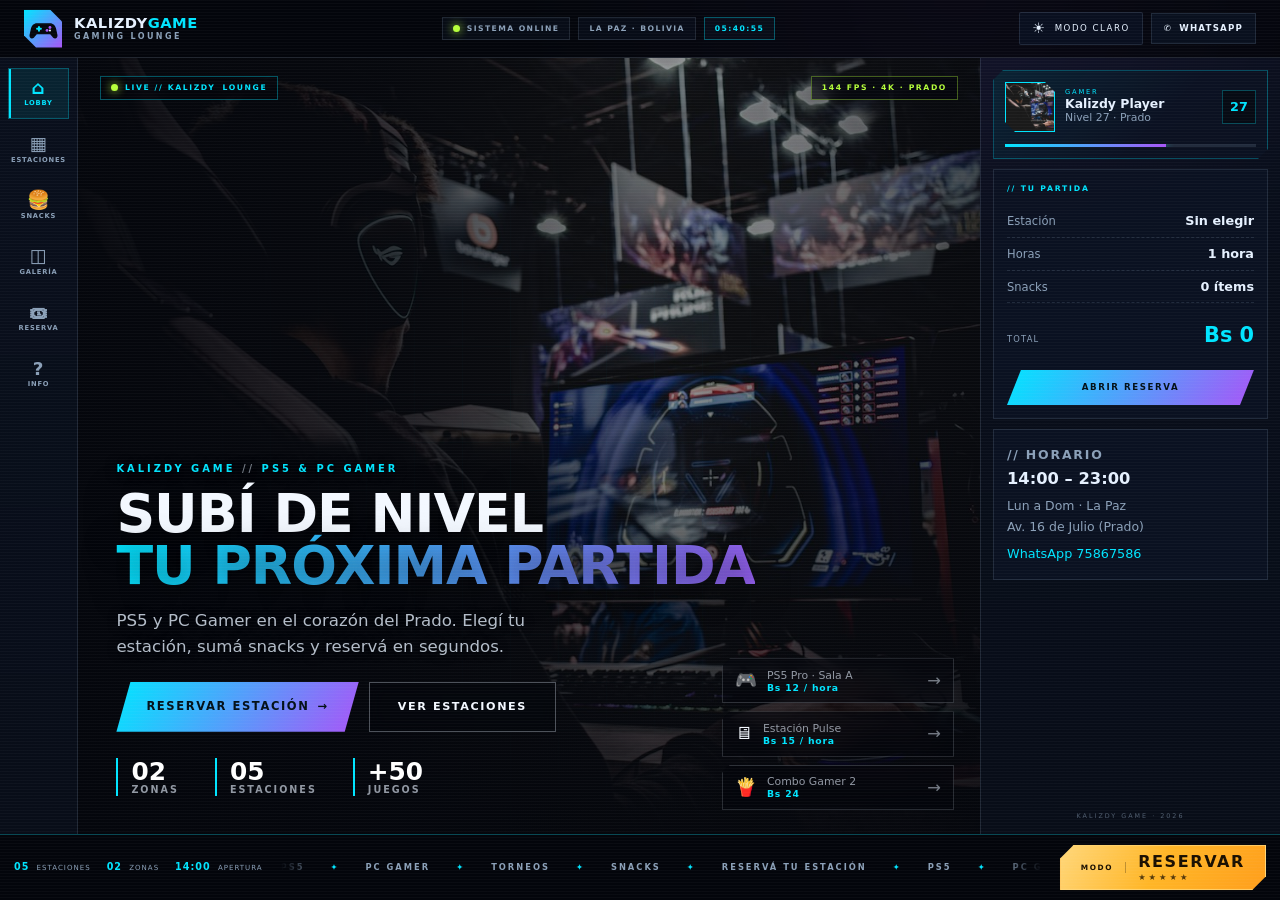
==== commit b3649a9d: "Add files via upload" ====
--- a/Juegosgamer/index.html
+++ b/Juegosgamer/index.html
@@ -92,7 +92,7 @@
         <span class="stage-bg__grid"></span>
       </div>
 
-      <span class="stage-hud stage-hud--tl"><i class="status-dot"></i> LIVE // KALIZDY LOUNGE</span>
+      <span class="stage-hud stage-hud--tl"><i class="status-dot"></i> LIVE // KALIZDY<span class="hud-extra"> LOUNGE</span></span>
       <span class="stage-hud stage-hud--tr">144 FPS · 4K · PRADO</span>
 
       <div class="stage-content">
--- a/Juegosgamer/styles.css
+++ b/Juegosgamer/styles.css
@@ -3495,7 +3495,7 @@
 /* =========================================================
    RESPONSIVE DEL LOBBY
    ========================================================= */
-@media (max-width: 1350px) {
+@media (max-width: 1180px) {
   .stage-quick { display: none; }
 }
 
@@ -3509,7 +3509,74 @@
     grid-template-rows: 56px minmax(0, 1fr) 62px;
   }
 
-  .lobby-side { display: none; }
+  /* Resumen compacto flotante cuando no entra el panel lateral completo */
+  .lobby-side {
+    display: flex;
+    position: absolute;
+    top: 64px;
+    right: 10px;
+    bottom: auto;
+    z-index: 8;
+    width: 164px;
+    padding: 8px;
+    gap: 0;
+    border: 1px solid var(--border);
+    background: rgba(4, 6, 12, 0.72);
+    backdrop-filter: blur(10px);
+    overflow: visible;
+    clip-path: polygon(8px 0, 100% 0, 100% calc(100% - 8px), calc(100% - 8px) 100%, 0 100%, 0 8px);
+  }
+
+  .lobby-side .side-player,
+  .lobby-side .side-block--hours,
+  .lobby-side .side-footer,
+  .lobby-side .side-block__cta {
+    display: none;
+  }
+
+  .lobby-side .side-block {
+    padding: 7px 8px;
+    border: 0;
+    background: transparent;
+  }
+
+  .lobby-side .side-block__title {
+    margin-bottom: 4px;
+    font-size: 0.4rem;
+    letter-spacing: 1.2px;
+  }
+
+  .lobby-side .side-order {
+    gap: 0;
+  }
+
+  .lobby-side .side-order li {
+    gap: 6px;
+    padding: 3px 0;
+    font-size: 0.7rem;
+  }
+
+  .lobby-side .side-order li span {
+    font-size: 0.62rem;
+  }
+
+  .lobby-side .side-order li strong {
+    max-width: 92px;
+    font-size: 0.7rem;
+  }
+
+  .lobby-side .side-order__total {
+    margin-top: 2px;
+    padding-top: 5px !important;
+  }
+
+  .lobby-side .side-order__total span {
+    font-size: 0.44rem !important;
+  }
+
+  .lobby-side .side-order__total strong {
+    font-size: 1rem;
+  }
 
   .stage-content h1 { font-size: clamp(2rem, 4.8vw, 3.6rem); }
 }
@@ -3537,12 +3604,11 @@
 @media (max-width: 760px) {
   .lobby {
     grid-template-areas:
-      "top"
-      "stage"
-      "rail"
-      "bottom";
-    grid-template-columns: 1fr;
-    grid-template-rows: 52px minmax(0, 1fr) 54px 60px;
+      "top top"
+      "rail stage"
+      "bottom bottom";
+    grid-template-columns: 58px minmax(0, 1fr);
+    grid-template-rows: 52px minmax(0, 1fr) 60px;
   }
 
   .lobby-top {
@@ -3589,49 +3655,49 @@
   }
 
   .lobby-rail {
-    flex-direction: row;
+    flex-direction: column;
     align-items: stretch;
-    gap: 0;
-    padding: 0 4px;
-    border-right: 0;
-    border-top: 1px solid var(--border-soft);
-    overflow-x: auto;
-    overflow-y: hidden;
+    gap: 3px;
+    padding: 7px 5px;
+    border-right: 1px solid var(--border-soft);
+    border-top: 0;
+    overflow-x: hidden;
+    overflow-y: auto;
   }
 
   .rail-btn {
-    flex: 1 0 auto;
-    flex-direction: row;
-    gap: 5px;
-    min-width: 56px;
-    padding: 8px 5px;
-    border: 0;
-    border-bottom: 2px solid transparent;
-    font-size: 0.4rem;
-  }
-
-  .rail-btn.is-active {
-    border-color: transparent;
-    border-bottom-color: var(--accent);
-    box-shadow: none;
+    flex: 0 0 auto;
+    flex-direction: column;
+    gap: 3px;
+    min-width: 0;
+    padding: 9px 2px;
+    border: 1px solid transparent;
+    font-size: 0.36rem;
+    letter-spacing: 0.2px;
   }
 
   .rail-btn__icon {
-    font-size: 0.85rem;
+    font-size: 1rem;
   }
 
   .rail-btn__label {
-    font-size: 0.4rem;
-    letter-spacing: 0.4px;
+    font-size: 0.36rem;
+    letter-spacing: 0.2px;
   }
 
   .rail-btn__badge {
-    top: 4px;
+    top: 3px;
+    right: 3px;
+  }
+
+  .lobby-side {
+    top: 60px;
     right: 8px;
+    width: 150px;
   }
 
   .lobby-stage {
-    padding: 16px 14px;
+    padding: 16px 12px;
   }
 
   .stage-hud {
@@ -3640,7 +3706,17 @@
     letter-spacing: 1px;
   }
 
-  .stage-hud--tl { left: 14px; }
+  .stage-hud--tl {
+    left: 14px;
+    max-width: calc(100% - 170px);
+    overflow: hidden;
+    white-space: nowrap;
+    text-overflow: ellipsis;
+  }
+
+  .hud-extra {
+    display: none;
+  }
   .stage-hud--tr { display: none; }
 
   .stage-content .eyebrow {
@@ -3651,13 +3727,13 @@
 
   .stage-content h1 {
     margin-bottom: 10px;
-    font-size: clamp(1.65rem, 8.2vw, 2.3rem);
+    font-size: clamp(1.45rem, 7.2vw, 2rem);
   }
 
   .stage-lead {
-    max-width: 36ch;
+    max-width: 34ch;
     margin-bottom: 14px;
-    font-size: 0.88rem;
+    font-size: 0.82rem;
   }
 
   .stage-actions {
@@ -3666,12 +3742,13 @@
   }
 
   .stage-actions .btn {
-    padding: 11px 16px;
-    font-size: 0.56rem;
+    padding: 10px 12px;
+    font-size: 0.5rem;
+    letter-spacing: 0.8px;
   }
 
   .stage-stats {
-    gap: 16px;
+    gap: 12px;
   }
 
   .stage-stats li {
@@ -3688,19 +3765,33 @@
   }
 
   .lobby-bottom {
-    gap: 0;
+    gap: 8px;
     padding: 8px 10px;
   }
 
-  .bottom-meta,
+  .bottom-meta {
+    display: none;
+  }
+
   .bottom-ticker {
-    display: none;
+    display: block;
+    flex: 1;
+    min-width: 0;
+  }
+
+  .bottom-ticker__track {
+    gap: 18px;
+    font-size: 0.46rem;
   }
 
   .bottom-cta {
-    justify-content: center;
-    width: 100%;
-    padding: 7px 16px;
+    width: auto;
+    flex-shrink: 0;
+    padding: 7px 12px;
+  }
+
+  .bottom-cta__main {
+    font-size: 0.9rem;
   }
 
   .panel-layer {
@@ -3753,6 +3844,20 @@
   }
 }
 
+@media (max-height: 720px) and (max-width: 760px) {
+  .lobby-side .side-order li:not(.side-order__total) {
+    display: none;
+  }
+
+  .lobby-side .side-block {
+    padding: 6px 8px;
+  }
+
+  .lobby-side .side-block__title {
+    margin-bottom: 2px;
+  }
+}
+
 @media (max-width: 640px) {
   .panel--reserva .reserva__form {
     grid-template-columns: 1fr;
@@ -3772,7 +3877,7 @@
 
 @media (max-height: 540px) and (max-width: 900px) {
   .lobby {
-    grid-template-rows: 46px minmax(0, 1fr) 48px 54px;
+    grid-template-rows: 46px minmax(0, 1fr) 54px;
   }
 
   .stage-lead,
